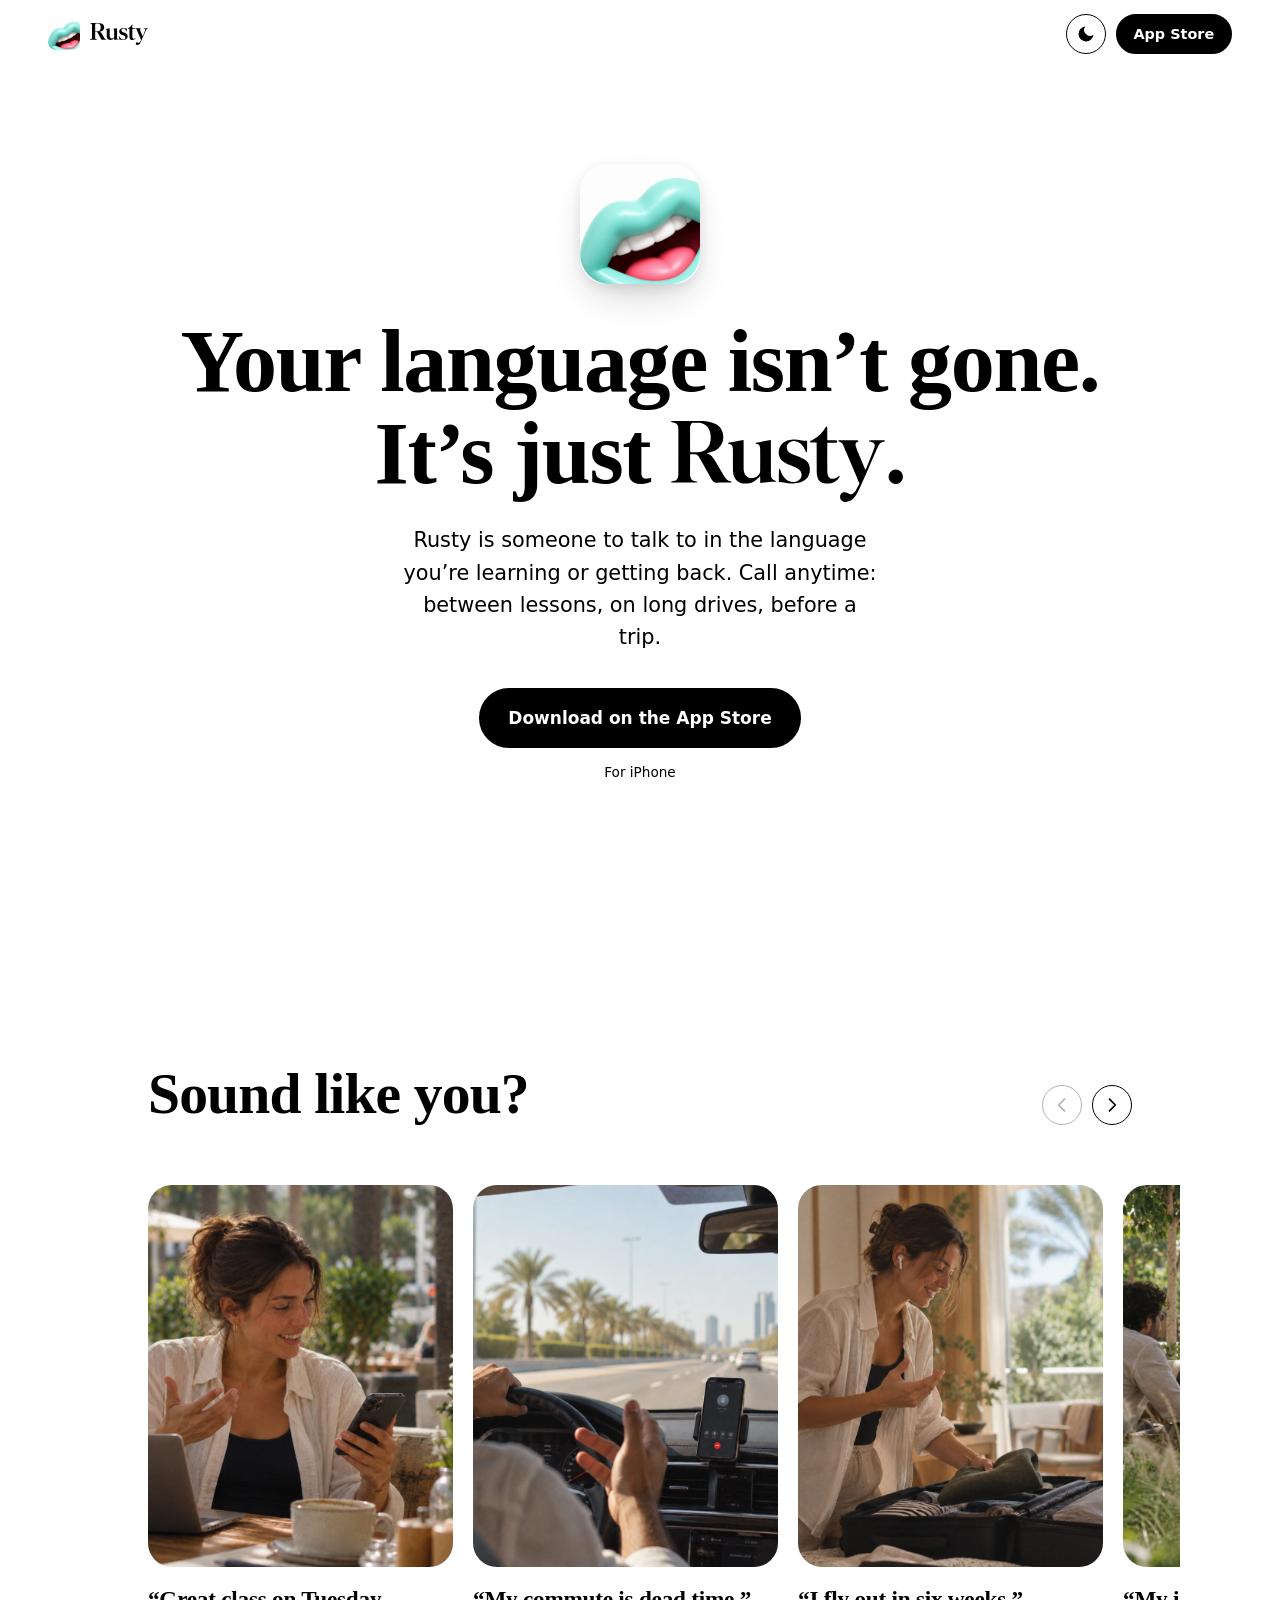
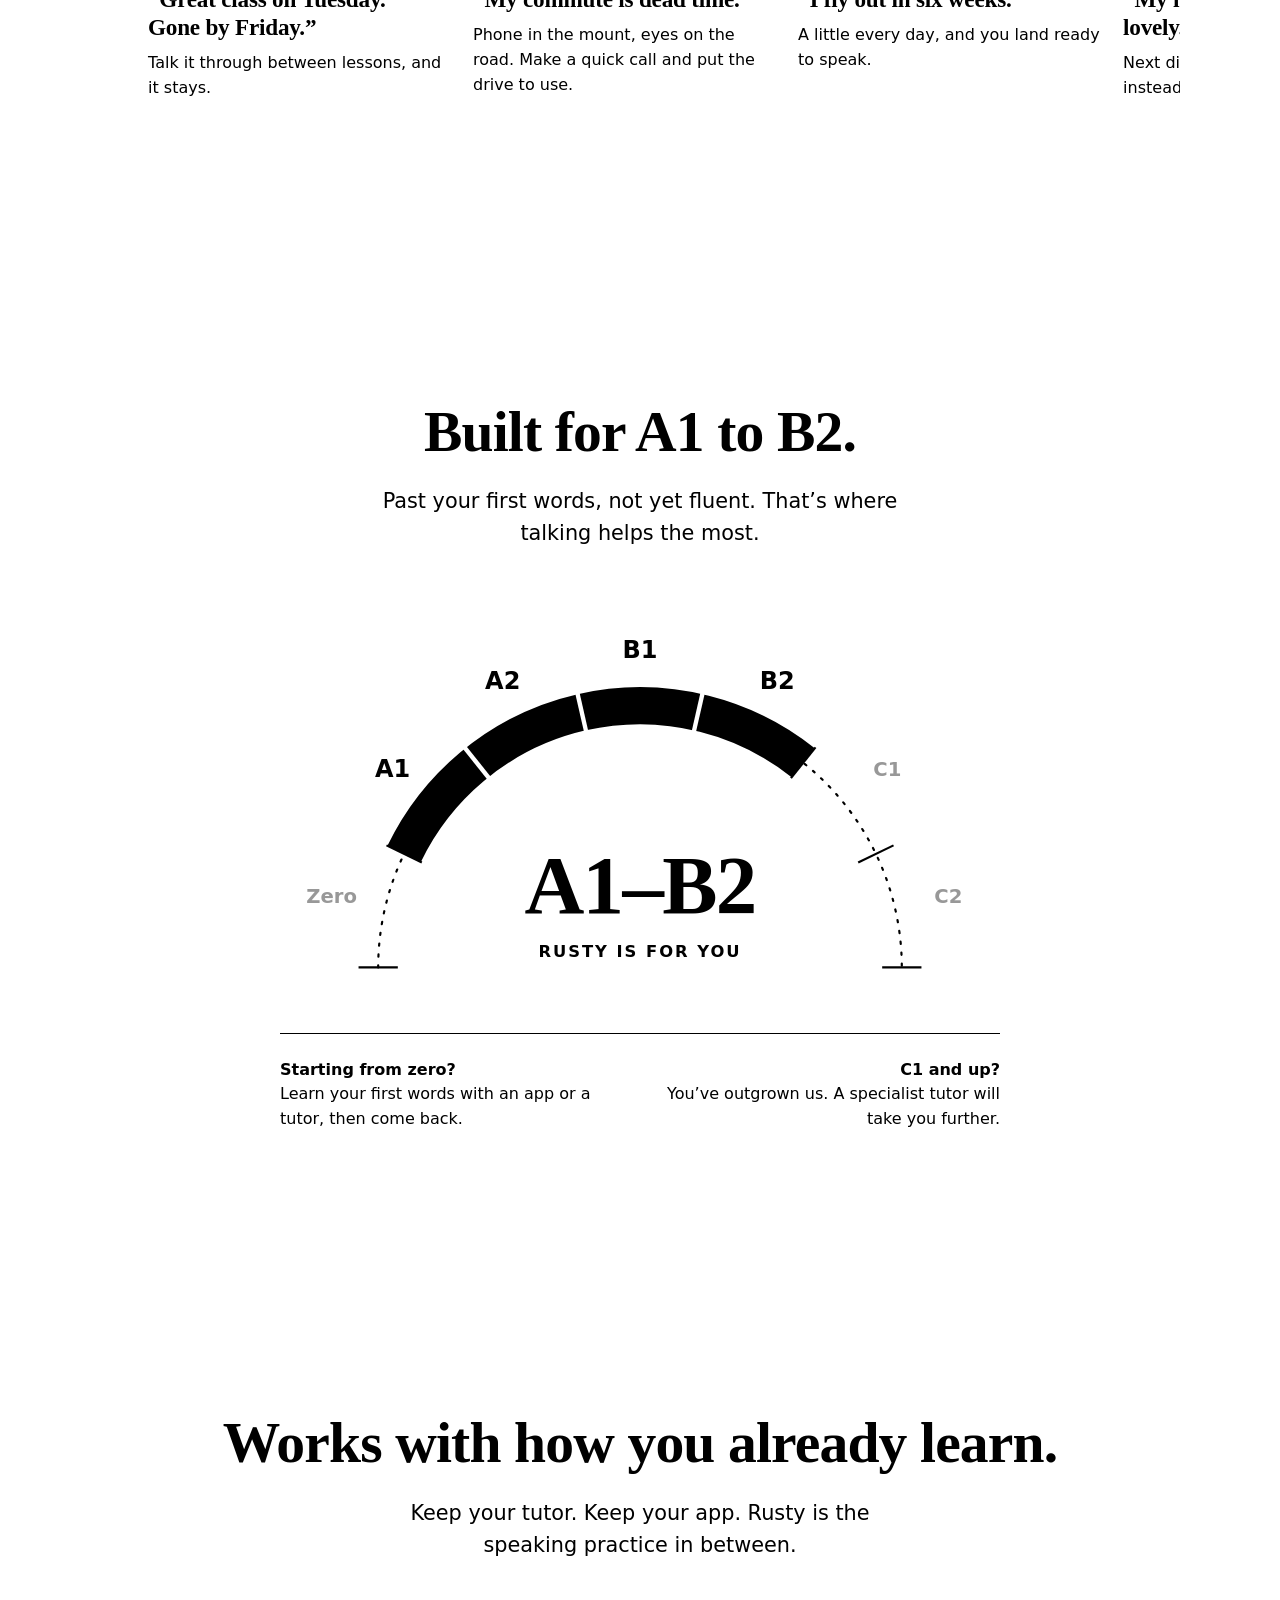
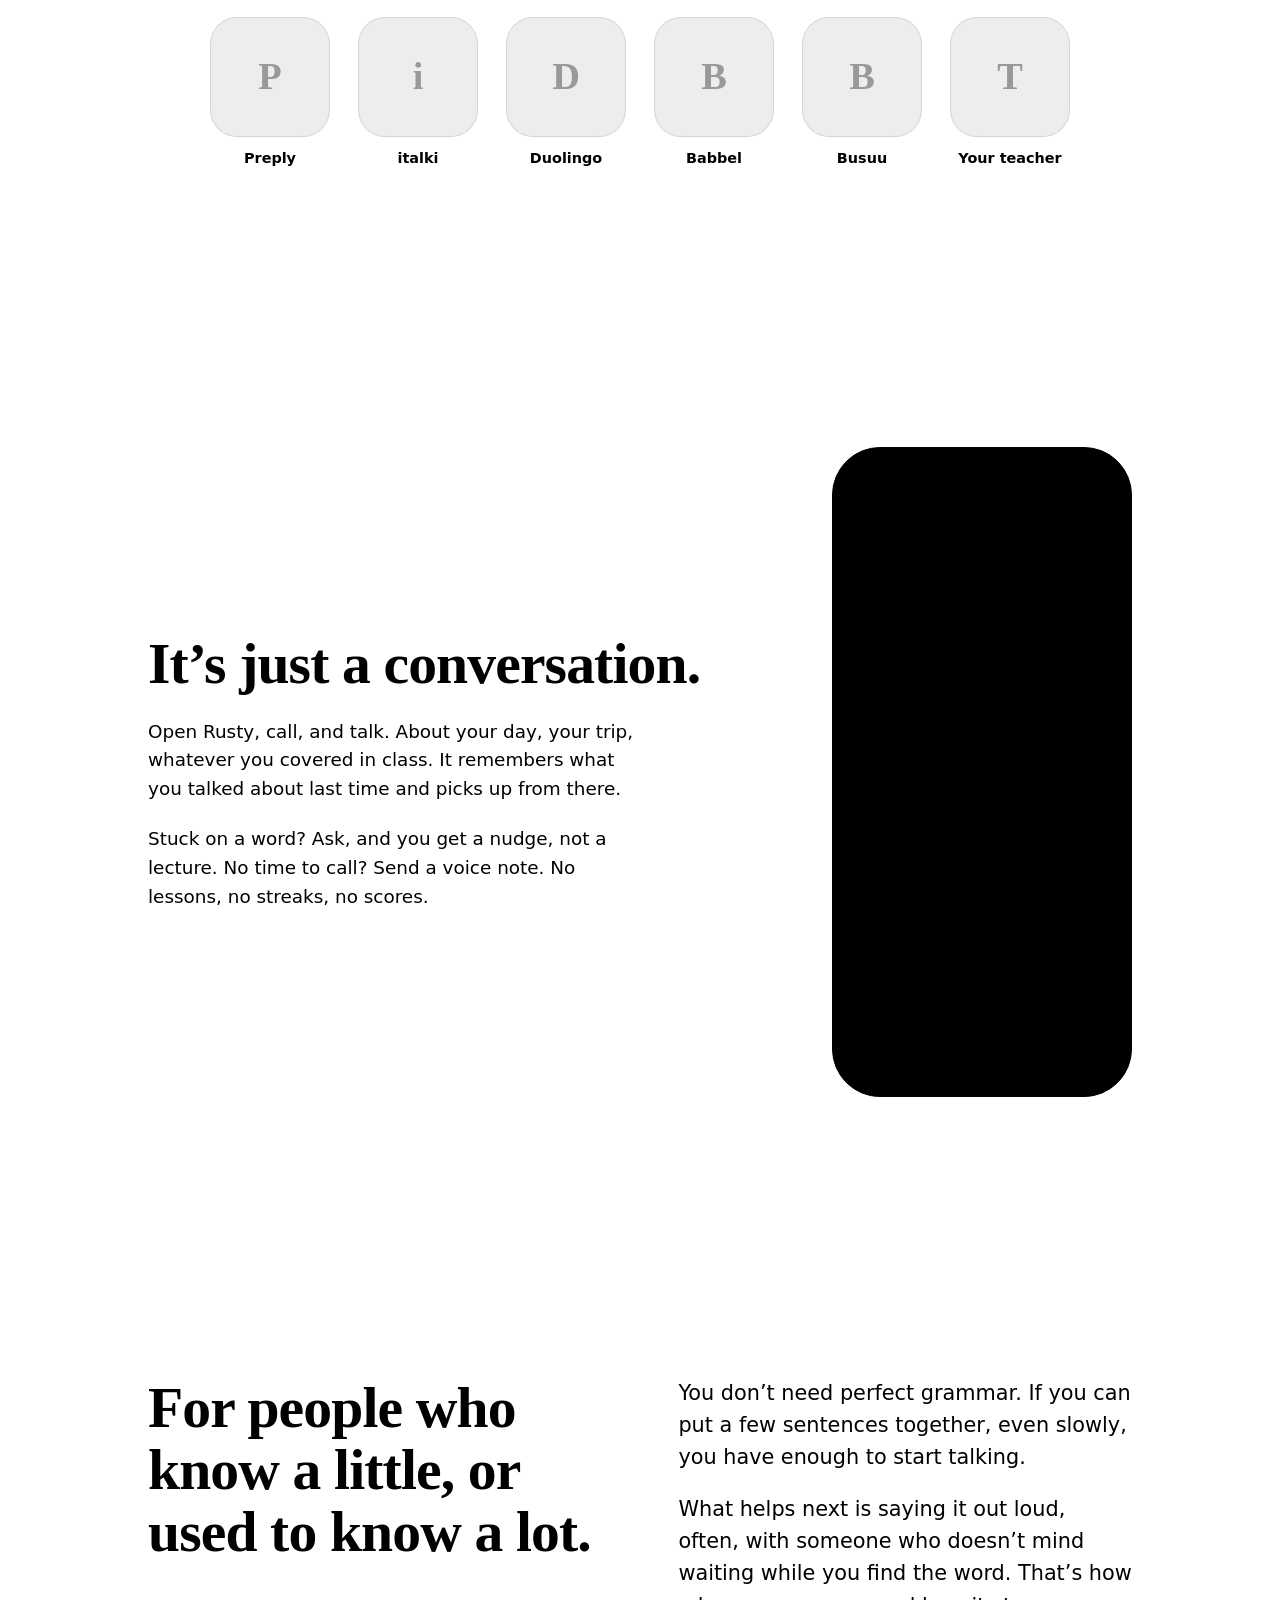
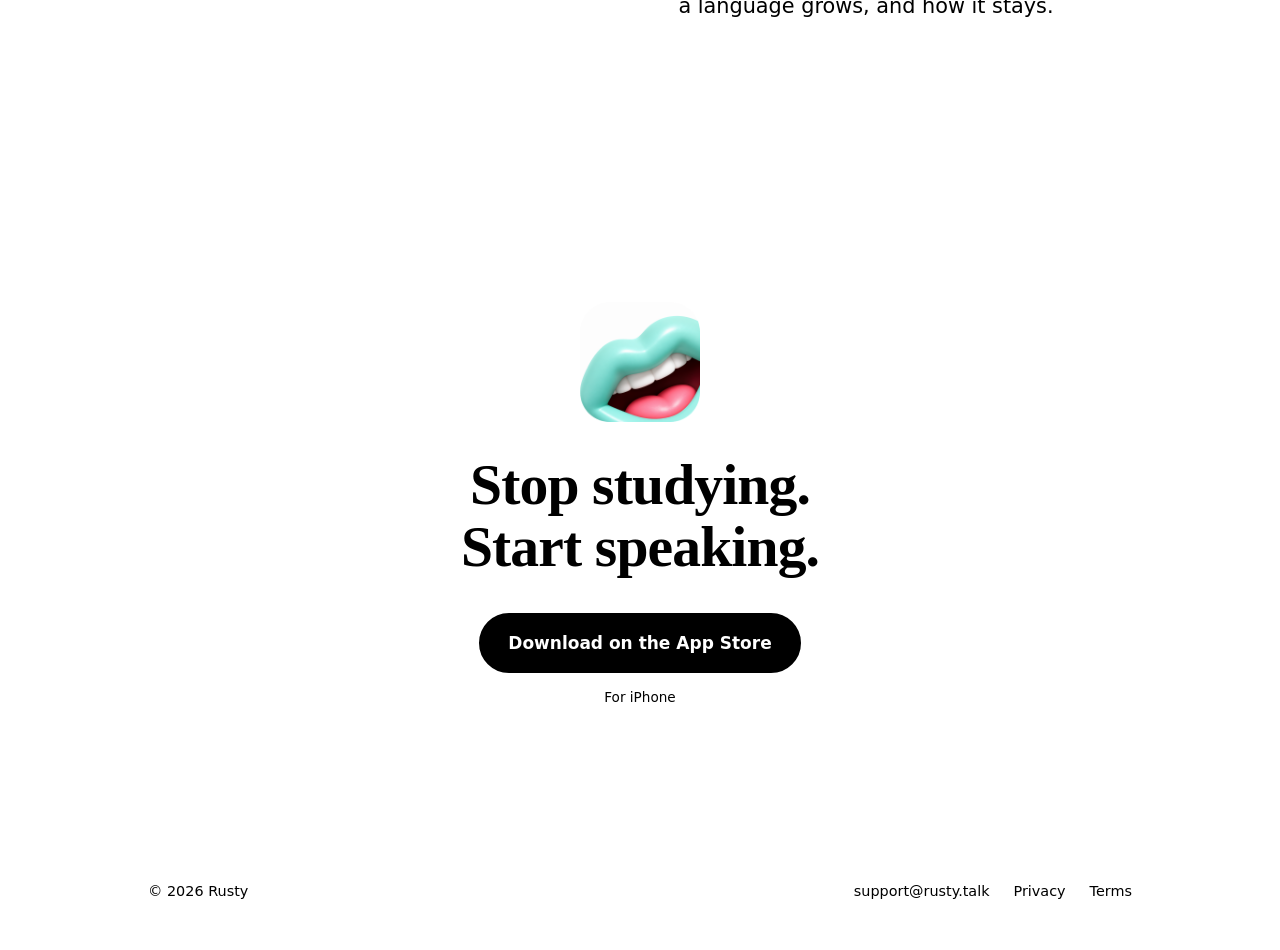
==== index.html @ 4a19e95b "Add Rusty website" ====
<!doctype html>
<html lang="en">
<head>
  <meta charset="utf-8">
  <meta name="viewport" content="width=device-width, initial-scale=1">
  <title>Rusty · Stop studying. Start speaking.</title>
  <meta name="description" content="Your language isn’t gone. It’s just rusty. Rusty is someone to talk to in the language you’re learning or getting back, from A1 to B2. Between lessons, on long drives, before a trip. For iPhone.">
  <meta name="theme-color" content="#ffffff">
  <meta property="og:title" content="Rusty · Stop studying. Start speaking.">
  <meta property="og:description" content="Someone to talk to in the language you’re learning or getting back. Between lessons, on long drives, before a trip.">
  <meta property="og:type" content="website">
  <meta property="og:image" content="rusty_appicon.png">
  <!-- TODO: add the Smart App Banner once the App Store ID exists:
       <meta name="apple-itunes-app" content="app-id=XXXXXXXXXX"> -->
  <link rel="icon" type="image/png" href="rusty_appicon.png">
  <link rel="apple-touch-icon" href="rusty_appicon.png">
  <link rel="stylesheet" href="styles.css">
  <!-- Set the theme before first paint so there's no flash. Saved choice wins, otherwise follow the system. -->
  <script>
    (function () {
      var t;
      try { t = localStorage.getItem('theme'); } catch (e) {}
      if (t !== 'light' && t !== 'dark') {
        t = window.matchMedia('(prefers-color-scheme: dark)').matches ? 'dark' : 'light';
      }
      document.documentElement.setAttribute('data-theme', t);
      document.documentElement.classList.add('js');
    })();
  </script>
</head>
<body>

  <header class="nav">
    <a class="brand" href="#top" aria-label="Rusty, back to top">
      <img src="rusty_appicon.png" alt="" width="32" height="32">
      <img class="brand__word" src="rustywordmark.svg" alt="" width="895" height="339">
    </a>
    <div class="nav__actions">
      <button class="theme-toggle" type="button" aria-label="Switch to dark mode">
        <!-- Moon shows in light mode, sun in dark mode -->
        <svg class="icon-moon" viewBox="0 0 24 24" width="20" height="20" aria-hidden="true"><path d="M21 12.8A9 9 0 1 1 11.2 3a7 7 0 0 0 9.8 9.8z" fill="currentColor"/></svg>
        <svg class="icon-sun" viewBox="0 0 24 24" width="20" height="20" aria-hidden="true"><circle cx="12" cy="12" r="4.5" fill="currentColor"/><g stroke="currentColor" stroke-width="2" stroke-linecap="round"><path d="M12 2v2.5M12 19.5V22M2 12h2.5M19.5 12H22M4.9 4.9l1.8 1.8M17.3 17.3l1.8 1.8M4.9 19.1l1.8-1.8M17.3 6.7l1.8-1.8"/></g></svg>
      </button>
      <!-- TODO: replace "#" with the App Store URL (all download links). -->
      <a class="btn btn--small" href="#">App Store</a>
    </div>
  </header>

  <main id="top">

    <!-- Hero: say who it's for, not what it does -->
    <section class="hero">
      <img class="hero__icon" src="rusty_appicon.png" alt="Rusty app icon" width="120" height="120">
      <h1>Your language isn’t gone.<br>It’s just <img class="wordmark" src="rustywordmark.svg" alt="Rusty" width="895" height="339">.</h1>
      <p class="sub">Rusty is someone to talk to in the language you’re learning or getting back. Call anytime: between lessons, on long drives, before a trip.</p>
      <a class="btn" href="#">Download on the App Store</a>
      <p class="small">For iPhone</p>
    </section>

    <!-- The people it helps: a horizontal, snap-scrolling row -->
    <section class="stories" aria-labelledby="stories-title">
      <div class="stories__head reveal">
        <h2 id="stories-title">Sound like you?</h2>
        <div class="stories__nav">
          <button class="arrow" type="button" data-dir="-1" aria-label="Previous story" aria-controls="story-track">
            <svg viewBox="0 0 24 24" width="20" height="20" aria-hidden="true"><path d="M15 5l-7 7 7 7" fill="none" stroke="currentColor" stroke-width="2" stroke-linecap="round" stroke-linejoin="round"/></svg>
          </button>
          <button class="arrow" type="button" data-dir="1" aria-label="Next story" aria-controls="story-track">
            <svg viewBox="0 0 24 24" width="20" height="20" aria-hidden="true"><path d="M9 5l7 7-7 7" fill="none" stroke="currentColor" stroke-width="2" stroke-linecap="round" stroke-linejoin="round"/></svg>
          </button>
        </div>
      </div>

      <ul class="track" id="story-track" tabindex="0" aria-label="Stories, scroll sideways for more" data-stagger>
        <li class="card">
          <figure class="photo" data-brief="Photo: someone closing a laptop after an online lesson, phone already in hand.">
            <img src="phone.jpg" alt="A woman at a café table with her laptop open, smiling and gesturing as she talks on her phone." loading="lazy">
          </figure>
          <h3>“Great class on Tuesday. Gone by Friday.”</h3>
          <p>Talk it through between lessons, and it stays.</p>
        </li>
        <li class="card">
          <figure class="photo" data-brief="Photo: driver on an open highway, phone in a dashboard mount, talking.">
            <img src="driving.jpg" alt="A driver on a palm-lined highway, one hand on the wheel and one gesturing mid-conversation, his phone in a dashboard mount." loading="lazy">
          </figure>
          <h3>“My commute is dead time.”</h3>
          <p>Phone in the mount, eyes on the road. Make a quick call and put the drive to use.</p>
        </li>
        <li class="card">
          <figure class="photo" data-brief="Photo: someone packing a suitcase, earbuds in, talking and smiling.">
            <img src="traveling.jpg" alt="A woman packs a suitcase with an earbud in, smiling and talking." loading="lazy">
          </figure>
          <h3>“I fly out in six weeks.”</h3>
          <p>A little every day, and you land ready to speak.</p>
        </li>
        <li class="card">
          <figure class="photo" data-brief="Photo: a lively family dinner, one person leaning in and laughing along.">
            <img src="family.jpg" alt="Friends sit around a table in a sunny garden, in the middle of a lively conversation." loading="lazy">
          </figure>
          <h3>“My in-laws are lovely. I mostly nod.”</h3>
          <p>Next dinner, join the conversation instead of watching it.</p>
        </li>
      </ul>
    </section>

    <!-- Who it's for: a half-circle level gauge, A1 to B2 highlighted -->
    <section class="fit" aria-labelledby="fit-title">
      <h2 id="fit-title" class="reveal">Built for A1 to B2.</h2>
      <p class="fit__lede reveal" style="--i:1">Past your first words, not yet fluent. That’s where talking helps the most.</p>

      <figure class="gauge" data-reveal>
        <svg class="gauge__svg" viewBox="-30 -24 660 340" role="img" aria-labelledby="gauge-title">
          <title id="gauge-title">A scale of language levels from zero to C2. Rusty covers A1, A2, B1 and B2.</title>
          <!-- Full scale, zero to C2 -->
          <path class="gauge__track" d="M60 300 A240 240 0 0 1 540 300" />
          <!-- Rusty's range, A1 to B2. Draws itself in when scrolled into view. -->
          <path class="gauge__range" d="M83.8 195.9 A240 240 0 0 1 449.6 112.4" pathLength="1" />
          <g class="gauge__ticks">
            <line x1="78" y1="300" x2="42" y2="300" />
            <line x1="100" y1="203.7" x2="67.6" y2="188.1" />
            <line class="cut" x1="161.6" y1="126.4" x2="139.1" y2="98.3" />
            <line class="cut" x1="250.6" y1="83.6" x2="242.6" y2="48.5" />
            <line class="cut" x1="349.4" y1="83.6" x2="357.4" y2="48.5" />
            <line x1="438.4" y1="126.4" x2="460.9" y2="98.3" />
            <line x1="500" y1="203.7" x2="532.4" y2="188.1" />
            <line x1="522" y1="300" x2="558" y2="300" />
          </g>
          <g class="gauge__labels">
            <text x="17.3" y="235.5">Zero</text>
            <text class="in" style="--i:0" x="73.3" y="119.2">A1</text>
            <text class="in" style="--i:1" x="174.2" y="38.7">A2</text>
            <text class="in" style="--i:2" x="300" y="10">B1</text>
            <text class="in" style="--i:3" x="425.8" y="38.7">B2</text>
            <text x="526.7" y="119.2">C1</text>
            <text x="582.7" y="235.5">C2</text>
          </g>
          <g class="gauge__center">
            <text class="gauge__big" x="300" y="250">A1–B2</text>
            <text class="gauge__small" x="300" y="290">Rusty is for you</text>
          </g>
        </svg>

        <figcaption class="gauge__notes">
          <p><strong>Starting from zero?</strong> Learn your first words with an app or a tutor, then come back.</p>
          <p><strong>C1 and up?</strong> You’ve outgrown us. A specialist tutor will take you further.</p>
        </figcaption>
      </figure>
    </section>

    <!-- Complementary, not a replacement.
         To add an app: copy one <li class="app"> and change the name.
         To use a real icon: put the file in an icons/ folder and add
         <img src="icons/name.png" alt=""> inside .app__icon (it covers the placeholder letter). -->
    <section class="pair" aria-labelledby="pair-title">
      <h2 id="pair-title" class="reveal">Works with how you already learn.</h2>
      <p class="pair__lede reveal" style="--i:1">Keep your tutor. Keep your app. Rusty is the speaking practice in between.</p>
      <ul class="apps" aria-label="Works alongside" data-stagger>
        <li class="app">
          <span class="app__icon" data-initial="P" aria-hidden="true"></span>
          <span class="app__name">Preply</span>
        </li>
        <li class="app">
          <span class="app__icon" data-initial="i" aria-hidden="true"></span>
          <span class="app__name">italki</span>
        </li>
        <li class="app">
          <span class="app__icon" data-initial="D" aria-hidden="true"></span>
          <span class="app__name">Duolingo</span>
        </li>
        <li class="app">
          <span class="app__icon" data-initial="B" aria-hidden="true"></span>
          <span class="app__name">Babbel</span>
        </li>
        <li class="app">
          <span class="app__icon" data-initial="B" aria-hidden="true"></span>
          <span class="app__name">Busuu</span>
        </li>
        <li class="app">
          <span class="app__icon" data-initial="T" aria-hidden="true"></span>
          <span class="app__name">Your teacher</span>
        </li>
      </ul>
    </section>

    <!-- What it actually is, kept short -->
    <section class="how">
      <div class="how__copy">
        <h2 class="reveal">It’s just a conversation.</h2>
        <p class="reveal" style="--i:1">Open Rusty, call, and talk. About your day, your trip, whatever you covered in class. It remembers what you talked about last time and picks up from there.</p>
        <p class="reveal" style="--i:2">Stuck on a word? Ask, and you get a nudge, not a lecture. No time to call? Send a voice note. No lessons, no streaks, no scores.</p>
      </div>
      <div class="phone reveal reveal--scale" style="--i:1">
        <video src="videos/how-it-works.mp4" muted loop playsinline preload="metadata" aria-label="A call with Rusty on iPhone"></video>
      </div>
    </section>

    <!-- Who, in one paragraph -->
    <section class="intro">
      <h2 class="reveal">For people who know a little, or used to know a lot.</h2>
      <div class="intro__text">
        <p class="reveal" style="--i:1">You don’t need perfect grammar. If you can put a few sentences together, even slowly, you have enough to start talking.</p>
        <p class="reveal" style="--i:2">What helps next is saying it out loud, often, with someone who doesn’t mind waiting while you find the word. That’s how a language grows, and how it stays.</p>
      </div>
    </section>

    <!-- Closing -->
    <section class="closing">
      <img class="hero__icon reveal reveal--scale" src="rusty_appicon.png" alt="" width="120" height="120">
      <h2 class="reveal" style="--i:1">Stop studying.<br>Start speaking.</h2>
      <a class="btn reveal" style="--i:2" href="#">Download on the App Store</a>
      <p class="small reveal" style="--i:3">For iPhone</p>
    </section>
  </main>

  <footer class="footer">
    <span>© 2026 Rusty</span>
    <nav aria-label="Footer">
      <a href="mailto:support@rusty.talk">support@rusty.talk</a>
      <!-- TODO: point these at real pages. -->
      <a href="#">Privacy</a>
      <a href="#">Terms</a>
    </nav>
  </footer>

  <script src="script.js"></script>
</body>
</html>
---- styles.css ----
/* Monochrome only, in light and dark. Serif titles (New York on Apple), system sans for text. No italics. */
:root {
  --ink: #000;
  --paper: #fff;
  --font: -apple-system, BlinkMacSystemFont, system-ui, "Helvetica Neue", Helvetica, Arial, sans-serif;
  /* ui-serif is New York in Safari. Other browsers fall back to Georgia. */
  --serif: ui-serif, "New York", Georgia, "Times New Roman", serif;
  --wrap: 1080px;
  --pad: clamp(20px, 5vw, 48px);
  --section: clamp(72px, 11vw, 140px);
  --ease: cubic-bezier(0.22, 1, 0.36, 1);
  color-scheme: light;
}
:root[data-theme="dark"] {
  --ink: #fff;
  --paper: #000;
  color-scheme: dark;
}
/* No JavaScript: still follow the system setting. */
@media (prefers-color-scheme: dark) {
  :root:not([data-theme]) { --ink: #fff; --paper: #000; color-scheme: dark; }
}

*, *::before, *::after { box-sizing: border-box; font-style: normal; }
html { scroll-behavior: smooth; -webkit-text-size-adjust: 100%; }
body {
  margin: 0;
  background: var(--paper);
  color: var(--ink);
  font-family: var(--font);
  font-size: 17px;
  line-height: 1.55;
  -webkit-font-smoothing: antialiased;
}
h1, h2, h3, p, ul, ol, figure { margin: 0; padding: 0; }
ul, ol { list-style: none; }
a { color: inherit; }
a:focus-visible, button:focus-visible, .track:focus-visible { outline: 2px solid var(--ink); outline-offset: 3px; }

/* Type */
h1, h2, h3 {
  font-family: var(--serif);
  font-weight: 600;
  letter-spacing: -0.015em;
  text-wrap: balance;
}
h1 { font-size: clamp(2.6rem, 7.5vw, 5.5rem); line-height: 1.04; }
h2 { font-size: clamp(2rem, 4.6vw, 3.6rem); line-height: 1.08; }
h3 { font-size: clamp(1.5rem, 2.8vw, 2.2rem); line-height: 1.15; letter-spacing: -0.01em; }
/* Wordmark sits inline in the headline. The SVG's baseline is ~24% above its bottom edge,
   so it is dropped by that amount to line up with the surrounding text. */
.wordmark {
  display: inline-block;
  height: 0.92em;
  width: auto;
  vertical-align: -0.22em;
  filter: brightness(0); /* the file is #0F0F0F; this makes it match the pure black headline */
}
:root[data-theme="dark"] .wordmark { filter: brightness(0) invert(1); }
@media (prefers-color-scheme: dark) {
  :root:not([data-theme]) .wordmark { filter: brightness(0) invert(1); }
}
.sub { font-size: clamp(1.1rem, 1.7vw, 1.3rem); max-width: 36ch; margin: 1.4rem auto 0; }
.small { font-size: 0.85rem; margin-top: 0.9rem; }
.eyebrow {
  font-size: 0.78rem;
  font-weight: 600;
  letter-spacing: 0.12em;
  text-transform: uppercase;
  margin-bottom: 1rem;
}

/* Nav */
.nav {
  position: sticky;
  top: 0;
  z-index: 10;
  display: flex;
  align-items: center;
  justify-content: space-between;
  padding: 14px var(--pad);
  background: var(--paper);
  transition: background 0.35s ease, box-shadow 0.35s ease;
}
.nav.is-scrolled {
  background: color-mix(in srgb, var(--paper) 78%, transparent);
  -webkit-backdrop-filter: saturate(180%) blur(16px);
  backdrop-filter: saturate(180%) blur(16px);
  box-shadow: 0 8px 24px -16px color-mix(in srgb, var(--ink) 30%, transparent);
}
.brand {
  display: flex;
  align-items: center;
  gap: 10px;
  font-weight: 700;
  font-size: 1.15rem;
  letter-spacing: -0.02em;
  text-decoration: none;
}
.brand img { border-radius: 22%; }
/* Wordmark in the nav: same colour handling as the headline one. */
.brand .brand__word {
  height: 22px;
  width: auto;
  border-radius: 0;
  filter: brightness(0);
}
:root[data-theme="dark"] .brand .brand__word { filter: brightness(0) invert(1); }
@media (prefers-color-scheme: dark) {
  :root:not([data-theme]) .brand .brand__word { filter: brightness(0) invert(1); }
}
.nav__actions { display: flex; align-items: center; gap: 10px; }

/* Round icon buttons: theme toggle and carousel arrows */
.theme-toggle, .arrow {
  display: grid;
  place-items: center;
  width: 40px;
  height: 40px;
  padding: 0;
  border: 1px solid var(--ink);
  border-radius: 50%;
  background: var(--paper);
  color: var(--ink);
  cursor: pointer;
  transition: background 0.25s, color 0.25s, opacity 0.25s, transform 0.3s var(--ease);
}
.theme-toggle:active, .arrow:active:not(:disabled) { transform: scale(0.92); }
.theme-toggle svg { transition: transform 0.5s var(--ease); }
.theme-toggle:hover svg { transform: rotate(25deg); }
.theme-toggle:hover, .arrow:hover:not(:disabled) { background: var(--ink); color: var(--paper); }
.arrow:disabled { opacity: 0.3; cursor: default; }
.icon-sun { display: none; }
:root[data-theme="dark"] .icon-sun { display: block; }
:root[data-theme="dark"] .icon-moon { display: none; }

/* Button */
.btn {
  display: inline-block;
  background: var(--ink);
  color: var(--paper);
  border: 2px solid var(--ink);
  border-radius: 999px;
  padding: 0.85em 1.6em;
  font-weight: 600;
  text-decoration: none;
  transition: background 0.25s, color 0.25s, transform 0.3s var(--ease), box-shadow 0.3s var(--ease);
}
.btn:hover { background: var(--paper); color: var(--ink); transform: translateY(-2px); box-shadow: 0 10px 24px -10px color-mix(in srgb, var(--ink) 45%, transparent); }
.btn:active { transform: translateY(0) scale(0.97); box-shadow: none; }
.btn--small { padding: 0.45em 1.1em; font-size: 0.9rem; }

/* Shared section frame */
.hero, .intro, .stories, .how, .fit, .pair, .closing {
  max-width: var(--wrap);
  margin: 0 auto;
  padding: var(--section) var(--pad);
}

/* Hero + closing */
.hero, .closing {
  display: flex;
  flex-direction: column;
  align-items: center;
  text-align: center;
}
.hero { padding-top: clamp(48px, 8vw, 96px); }
.hero__icon { width: 120px; height: 120px; border-radius: 22%; margin-bottom: 2rem; }
/* Soft shadow under the hero icon. A faint glow in dark mode, where a dark shadow would vanish. */
.hero .hero__icon { box-shadow: 0 18px 40px -12px rgba(0, 0, 0, 0.22), 0 4px 12px rgba(0, 0, 0, 0.08); }
:root[data-theme="dark"] .hero .hero__icon { box-shadow: 0 18px 44px -12px rgba(255, 255, 255, 0.16), 0 0 0 1px rgba(255, 255, 255, 0.06); }
@media (prefers-color-scheme: dark) {
  :root:not([data-theme]) .hero .hero__icon { box-shadow: 0 18px 44px -12px rgba(255, 255, 255, 0.16), 0 0 0 1px rgba(255, 255, 255, 0.06); }
}
.hero .btn, .closing .btn { margin-top: 2.2rem; }

/* Intro */
.intro {
  display: grid;
  grid-template-columns: 1fr 1fr;
  gap: clamp(32px, 6vw, 80px);
}
.intro__text { display: grid; gap: 1.2rem; font-size: clamp(1.1rem, 1.7vw, 1.3rem); align-content: center; }

/* Stories: one row of cards that scrolls sideways and snaps */
.stories__head {
  display: flex;
  align-items: flex-end;
  justify-content: space-between;
  gap: 24px;
  margin-bottom: clamp(32px, 5vw, 56px);
}
.stories__nav { display: flex; gap: 10px; }
.track {
  display: flex;
  gap: 20px;
  overflow-x: auto;
  scroll-snap-type: x mandatory;
  scroll-padding-inline: var(--pad);
  /* Let cards run to the screen edge while staying aligned with the content. */
  margin-inline: calc(-1 * var(--pad));
  padding: 4px var(--pad) 20px;
  scrollbar-width: none;
  -webkit-overflow-scrolling: touch;
}
.track::-webkit-scrollbar { display: none; }
.card {
  flex: 0 0 clamp(260px, 31%, 330px);
  scroll-snap-align: start;
}
.card .photo { margin-bottom: 1.2rem; }
.card .eyebrow { margin-bottom: 0.6rem; }
.card h3 { font-size: 1.45rem; line-height: 1.2; }
.card p:not(.eyebrow) { margin-top: 0.6rem; font-size: 1rem; }

/* Photos are shown in full color. */
.photo {
  position: relative;
  aspect-ratio: 4 / 5;
  overflow: hidden;
  border-radius: 24px;
  background: color-mix(in srgb, var(--ink) 6%, var(--paper));
  transform: translateZ(0); /* keeps the rounded clip smooth while the image scales */
}
.photo img {
  position: absolute;
  inset: 0;
  width: 100%;
  height: 100%;
  object-fit: cover;
  transition: transform 0.9s var(--ease);
}
@media (hover: hover) {
  .card:hover .photo img { transform: scale(1.05); }
}
/* Until the real photo exists, show the shot brief instead of a broken image. */
.photo.is-missing { border: 1px solid var(--ink); }
.photo.is-missing img { display: none; }
.photo.is-missing::after {
  content: attr(data-brief);
  position: absolute;
  inset: 0;
  display: grid;
  place-items: center;
  padding: 2rem;
  text-align: center;
  font-size: 0.95rem;
}

/* How it works */
.how {
  display: grid;
  grid-template-columns: 1fr auto;
  align-items: center;
  gap: clamp(32px, 8vw, 120px);
}
.how__copy p { margin-top: 1.4rem; font-size: 1.15rem; max-width: 42ch; }

/* Pair: works alongside other ways of learning */
.pair { text-align: center; }
.pair__lede { font-size: clamp(1.1rem, 1.7vw, 1.3rem); max-width: 40ch; margin: 1.4rem auto 0; }
/* App tiles. Wraps and centres, so add as many as you like. */
.apps {
  display: flex;
  flex-wrap: wrap;
  justify-content: center;
  gap: clamp(20px, 3vw, 36px) clamp(16px, 2.4vw, 28px);
  max-width: 880px;
  margin: clamp(36px, 5vw, 56px) auto 0;
}
.app {
  display: flex;
  flex-direction: column;
  align-items: center;
  gap: 12px;
  width: clamp(92px, 14vw, 120px);
}
/* Placeholder: a rounded square with the app's first letter.
   Drop an <img> inside and it covers the letter. */
.app__icon {
  position: relative;
  display: grid;
  place-items: center;
  width: 100%;
  aspect-ratio: 1;
  overflow: hidden;
  border-radius: 22.5%;
  background: color-mix(in srgb, var(--ink) 7%, var(--paper));
  box-shadow: inset 0 0 0 1px color-mix(in srgb, var(--ink) 10%, transparent);
  transition: transform 0.45s var(--ease), box-shadow 0.45s var(--ease);
}
.app__icon::before {
  content: attr(data-initial);
  font-family: var(--serif);
  font-size: clamp(1.8rem, 4vw, 2.4rem);
  font-weight: 600;
  opacity: 0.35;
}
.app__icon img { position: absolute; inset: 0; width: 100%; height: 100%; object-fit: cover; }
.app__name { font-size: 0.9rem; font-weight: 600; text-align: center; line-height: 1.25; }
@media (hover: hover) {
  .app:hover .app__icon {
    transform: translateY(-6px) scale(1.04);
    box-shadow: inset 0 0 0 1px color-mix(in srgb, var(--ink) 10%, transparent), 0 14px 28px -10px color-mix(in srgb, var(--ink) 35%, transparent);
  }
}

/* Phone frame around a screen recording. Always black, outlined so it reads on a black page. */
.phone {
  width: min(300px, 78vw);
  aspect-ratio: 9 / 19.5;
  padding: 10px;
  border: 1px solid var(--ink);
  border-radius: 48px;
  background: #000;
}
.phone video {
  display: block;
  width: 100%;
  height: 100%;
  object-fit: cover;
  border-radius: 38px;
  background: #000;
}

/* Fit: half-circle level gauge, A1 to B2 highlighted */
.fit { text-align: center; }
.fit__lede { font-size: clamp(1.1rem, 1.7vw, 1.3rem); max-width: 40ch; margin: 1.4rem auto 0; }
.gauge { max-width: 720px; margin: clamp(40px, 6vw, 64px) auto 0; }
.gauge__svg { display: block; width: 100%; height: auto; overflow: visible; }
.gauge__track {
  fill: none;
  stroke: var(--ink);
  stroke-width: 2;
  stroke-dasharray: 2 8;
  stroke-linecap: round;
}
.gauge__range {
  fill: none;
  stroke: var(--ink);
  stroke-width: 34;
  stroke-dasharray: 1;
  stroke-dashoffset: 0;
}
.gauge__ticks line { stroke: var(--ink); stroke-width: 2; }
/* Boundaries inside Rusty's range cut through the thick arc. */
.gauge__ticks line.cut { stroke: var(--paper); stroke-width: 4; }
.gauge__labels text {
  fill: var(--ink);
  opacity: 0.4;
  font-family: var(--font);
  font-size: 18px;
  font-weight: 600;
  text-anchor: middle;
  dominant-baseline: middle;
}
.gauge__labels text.in { opacity: 1; font-size: 22px; }
.gauge__center text { fill: var(--ink); text-anchor: middle; }
.gauge__big { font-family: var(--serif); font-weight: 600; font-size: 76px; letter-spacing: -0.02em; }
.gauge__small {
  font-family: var(--font);
  font-size: 15px;
  font-weight: 600;
  letter-spacing: 0.12em;
  text-transform: uppercase;
}
.gauge__notes {
  display: grid;
  grid-template-columns: 1fr 1fr;
  gap: 24px 48px;
  margin-top: clamp(32px, 5vw, 48px);
  padding-top: 24px;
  border-top: 1px solid var(--ink);
  text-align: left;
  font-size: 1rem;
}
.gauge__notes p:last-child { text-align: right; }
.gauge__notes strong { display: block; font-weight: 600; }

/* Animation: only when JS can trigger it, so the gauge is never stuck empty. */
@media (prefers-reduced-motion: no-preference) {
  .js .gauge__range { stroke-dashoffset: 1; }
  .js .gauge__labels text.in,
  .js .gauge__center { opacity: 0; }
  .js .gauge__center { transform: translateY(12px); }

  .js .gauge.is-visible .gauge__range {
    stroke-dashoffset: 0;
    transition: stroke-dashoffset 1.6s cubic-bezier(0.65, 0, 0.35, 1) 0.2s;
  }
  .js .gauge.is-visible .gauge__labels text.in {
    opacity: 1;
    transition: opacity 0.4s ease calc(0.45s + var(--i) * 0.35s);
  }
  .js .gauge.is-visible .gauge__center {
    opacity: 1;
    transform: none;
    transition: opacity 0.6s ease 1.5s, transform 0.6s ease 1.5s;
  }
}

/* Motion. Hidden states only apply when JS is on, and never with reduced motion. */
@media (prefers-reduced-motion: no-preference) {
  /* Page load: hero builds in, one piece after another. */
  @keyframes rise {
    from { opacity: 0; transform: translateY(28px); }
    to { opacity: 1; transform: none; }
  }
  @keyframes pop {
    from { opacity: 0; transform: translateY(20px) scale(0.86); }
    to { opacity: 1; transform: none; }
  }
  .nav { animation: fade-down 0.8s var(--ease) backwards; }
  @keyframes fade-down {
    from { opacity: 0; transform: translateY(-12px); }
    to { opacity: 1; transform: none; }
  }
  .hero > .hero__icon { animation: pop 1s var(--ease) 0.1s backwards; }
  .hero > h1 { animation: rise 1s var(--ease) 0.25s backwards; }
  .hero > .sub { animation: rise 1s var(--ease) 0.4s backwards; }
  .hero > .btn { animation: rise 1s var(--ease) 0.55s backwards; }
  .hero > .small { animation: rise 1s var(--ease) 0.65s backwards; }

  /* Scroll reveal. Single elements use .reveal, groups use [data-stagger]. */
  .js .reveal,
  .js [data-stagger] > * {
    opacity: 0;
    transform: translateY(32px);
    transition: opacity 0.9s var(--ease), transform 1s var(--ease);
    transition-delay: calc(var(--i, 0) * 110ms);
  }
  .js .reveal--scale { transform: translateY(32px) scale(0.94); }
  .js .btn.reveal {
    transition: opacity 0.9s var(--ease), transform 1s var(--ease), background 0.25s, color 0.25s, box-shadow 0.3s var(--ease);
    transition-delay: calc(var(--i, 0) * 110ms), calc(var(--i, 0) * 110ms), 0s, 0s, 0s;
  }
  .js .reveal.is-in,
  .js [data-stagger].is-in > * {
    opacity: 1;
    transform: none;
  }
  /* script.js drops .reveal once the animation ends, so hover effects respond instantly. */

  /* Gauge footnotes follow the arc. */
  .js .gauge__notes { opacity: 0; transform: translateY(16px); }
  .js .gauge.is-visible .gauge__notes {
    opacity: 1;
    transform: none;
    transition: opacity 0.8s ease 2s, transform 0.8s var(--ease) 2s;
  }

  /* Smooth light/dark switch. The class is added for a moment by script.js. */
  .theme-fade, .theme-fade *, .theme-fade *::before, .theme-fade *::after {
    transition: background-color 0.45s ease, color 0.45s ease, border-color 0.45s ease, fill 0.45s ease, stroke 0.45s ease, box-shadow 0.45s ease !important;
  }
}

/* Footer */
.footer {
  max-width: var(--wrap);
  margin: 0 auto;
  padding: 32px var(--pad) 48px;
  display: flex;
  flex-wrap: wrap;
  gap: 16px 24px;
  justify-content: space-between;
  font-size: 0.9rem;
}
.footer nav { display: flex; flex-wrap: wrap; gap: 24px; }
.footer a { text-decoration: none; }
.footer a:hover { text-decoration: underline; text-underline-offset: 4px; }

/* Mobile */
@media (max-width: 760px) {
  .intro, .how, .gauge__notes { grid-template-columns: 1fr; }
  .gauge__notes p:last-child { text-align: left; }
  .how .phone { justify-self: center; }
  .card { flex-basis: 78%; }
  .stories__nav { display: none; } /* swipe instead */
  .footer { flex-direction: column; }
}

@media (prefers-reduced-motion: reduce) {
  html { scroll-behavior: auto; }
  .btn, .theme-toggle, .arrow, .app__icon, .photo img { transition: none; }
  .btn:hover, .app:hover .app__icon, .card:hover .photo img { transform: none; }
}
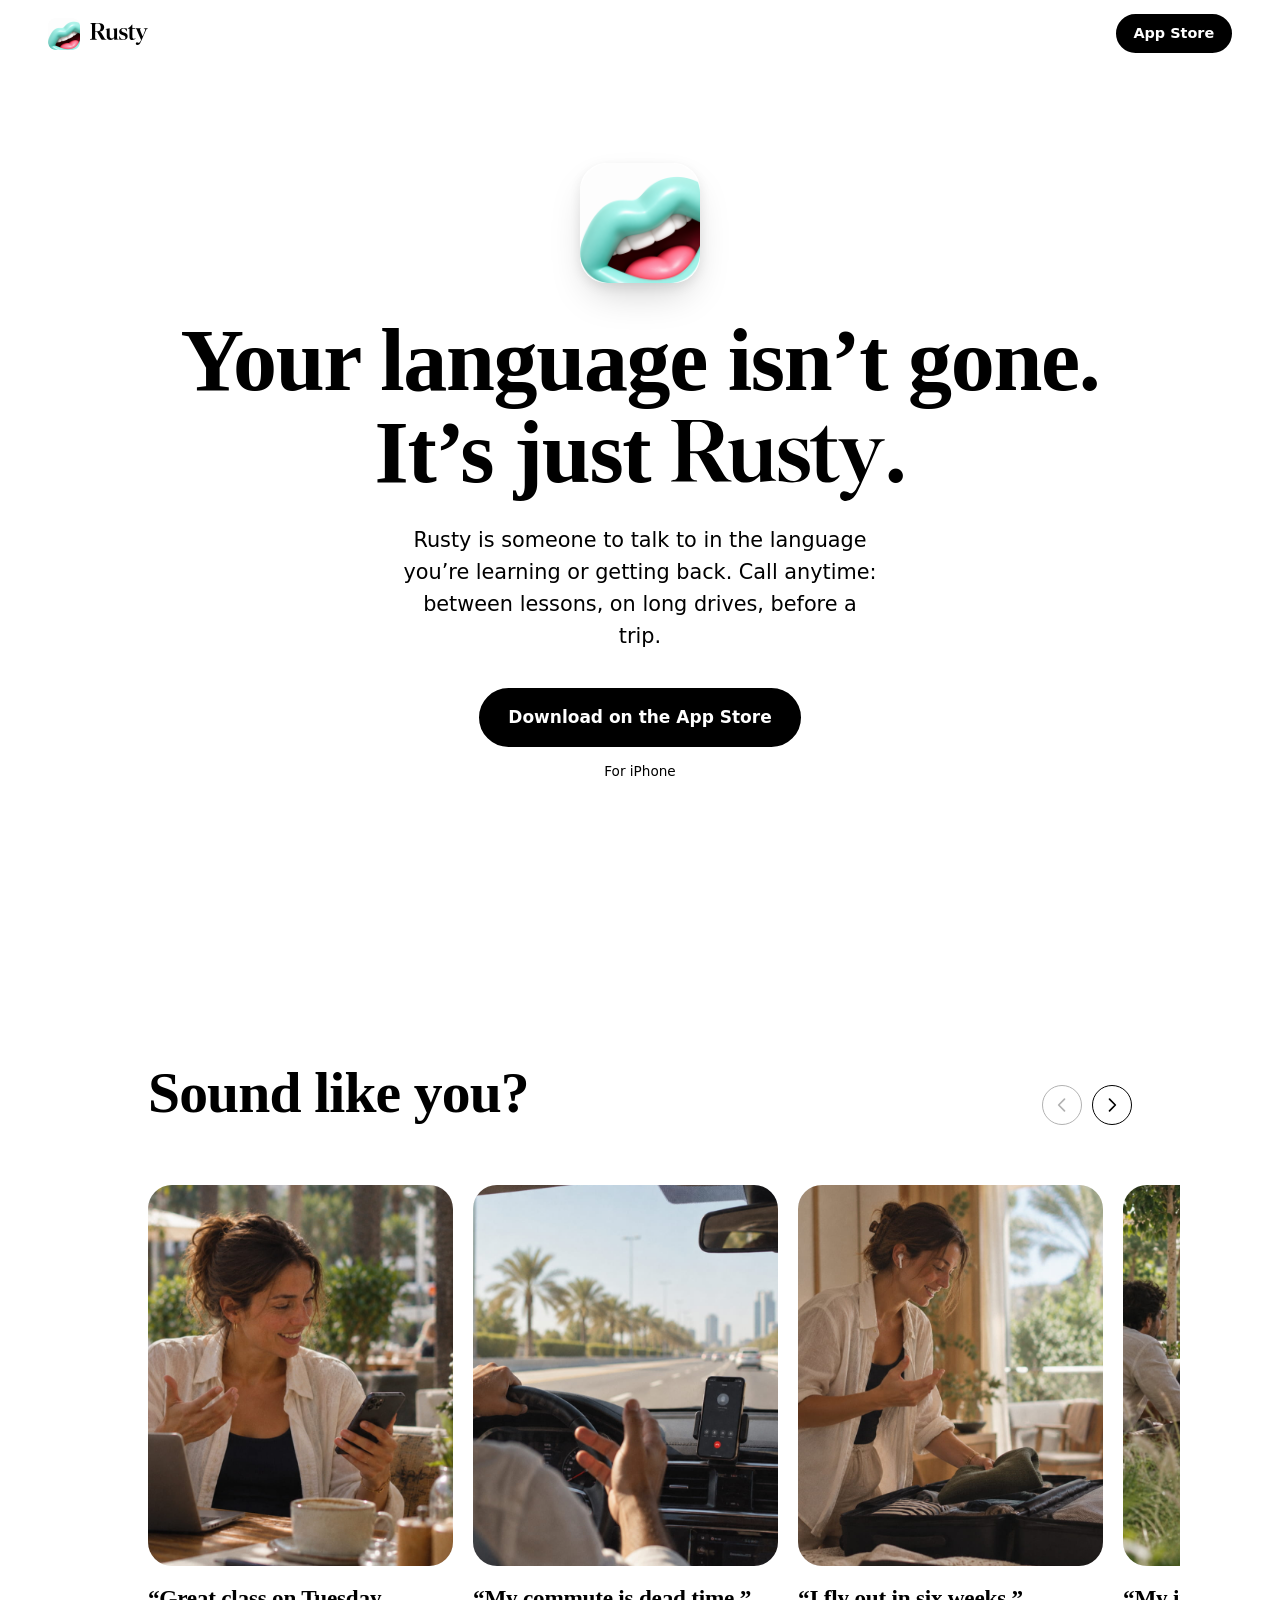
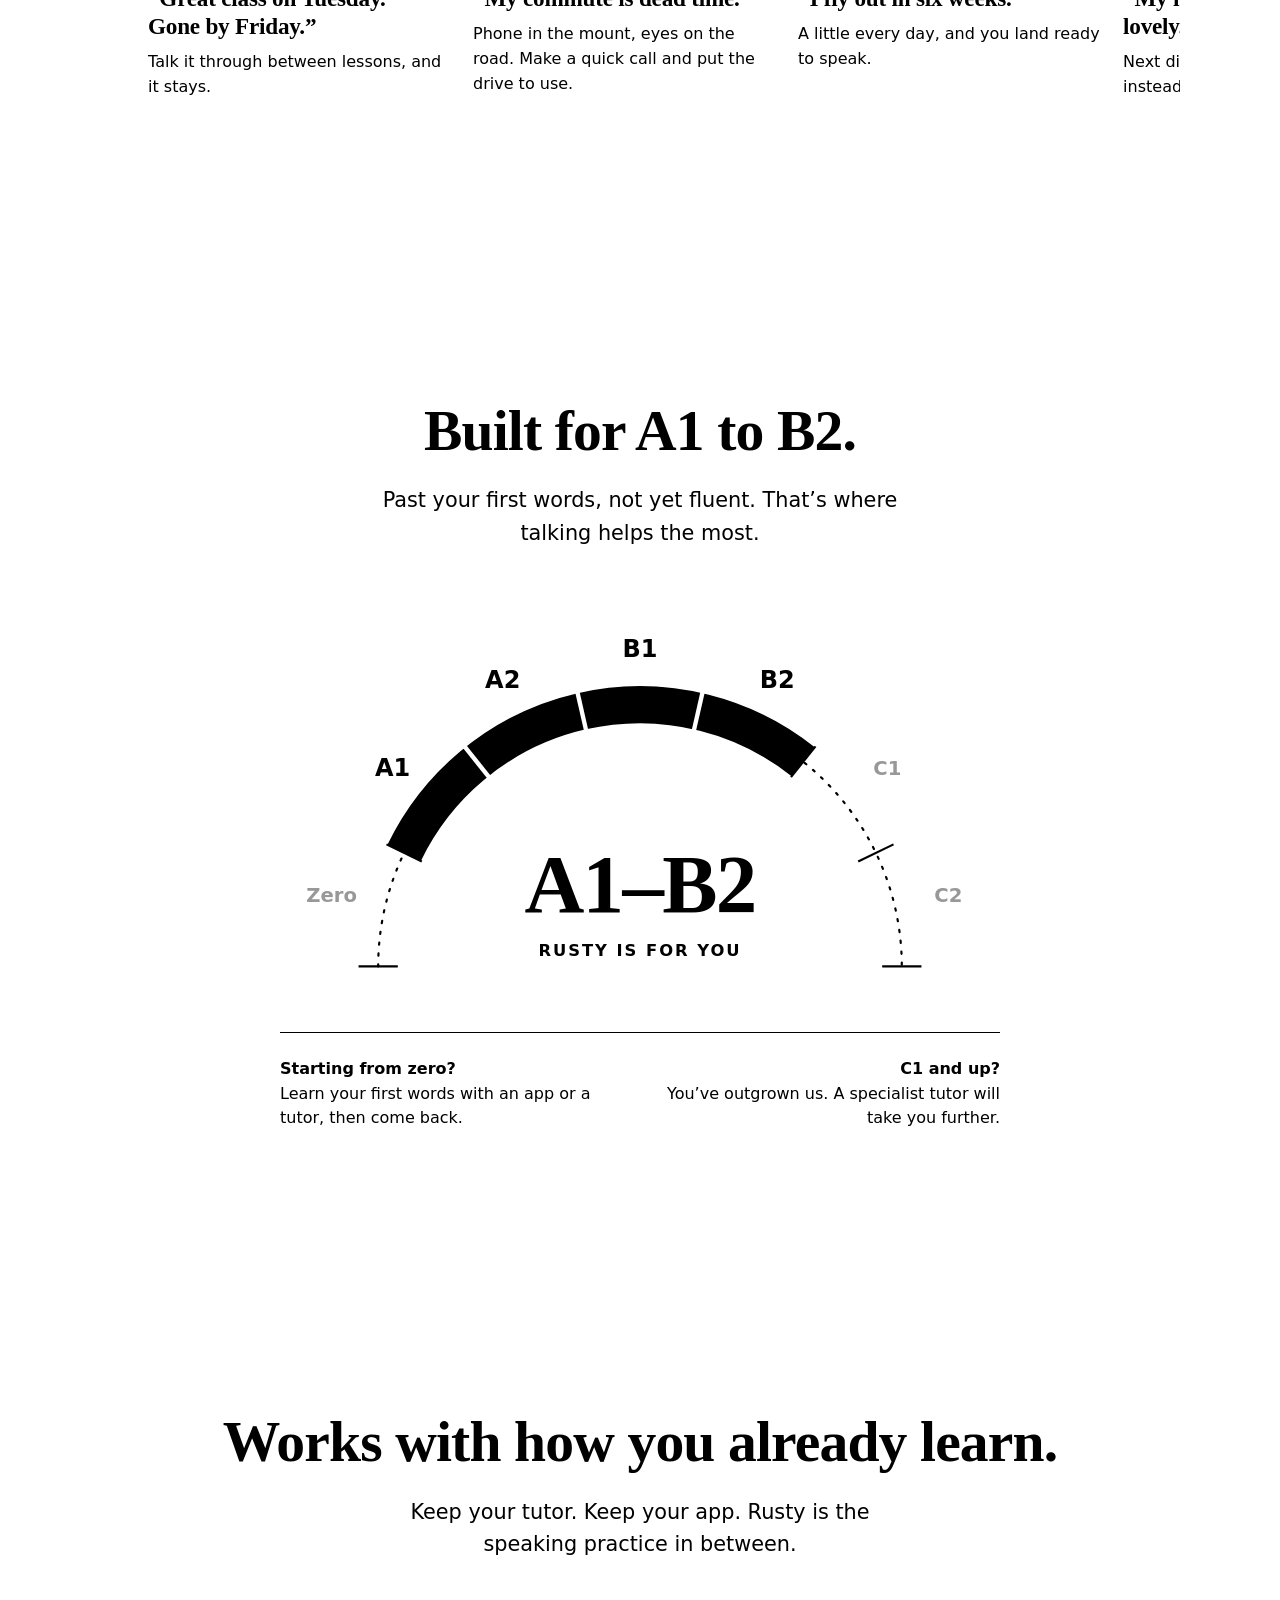
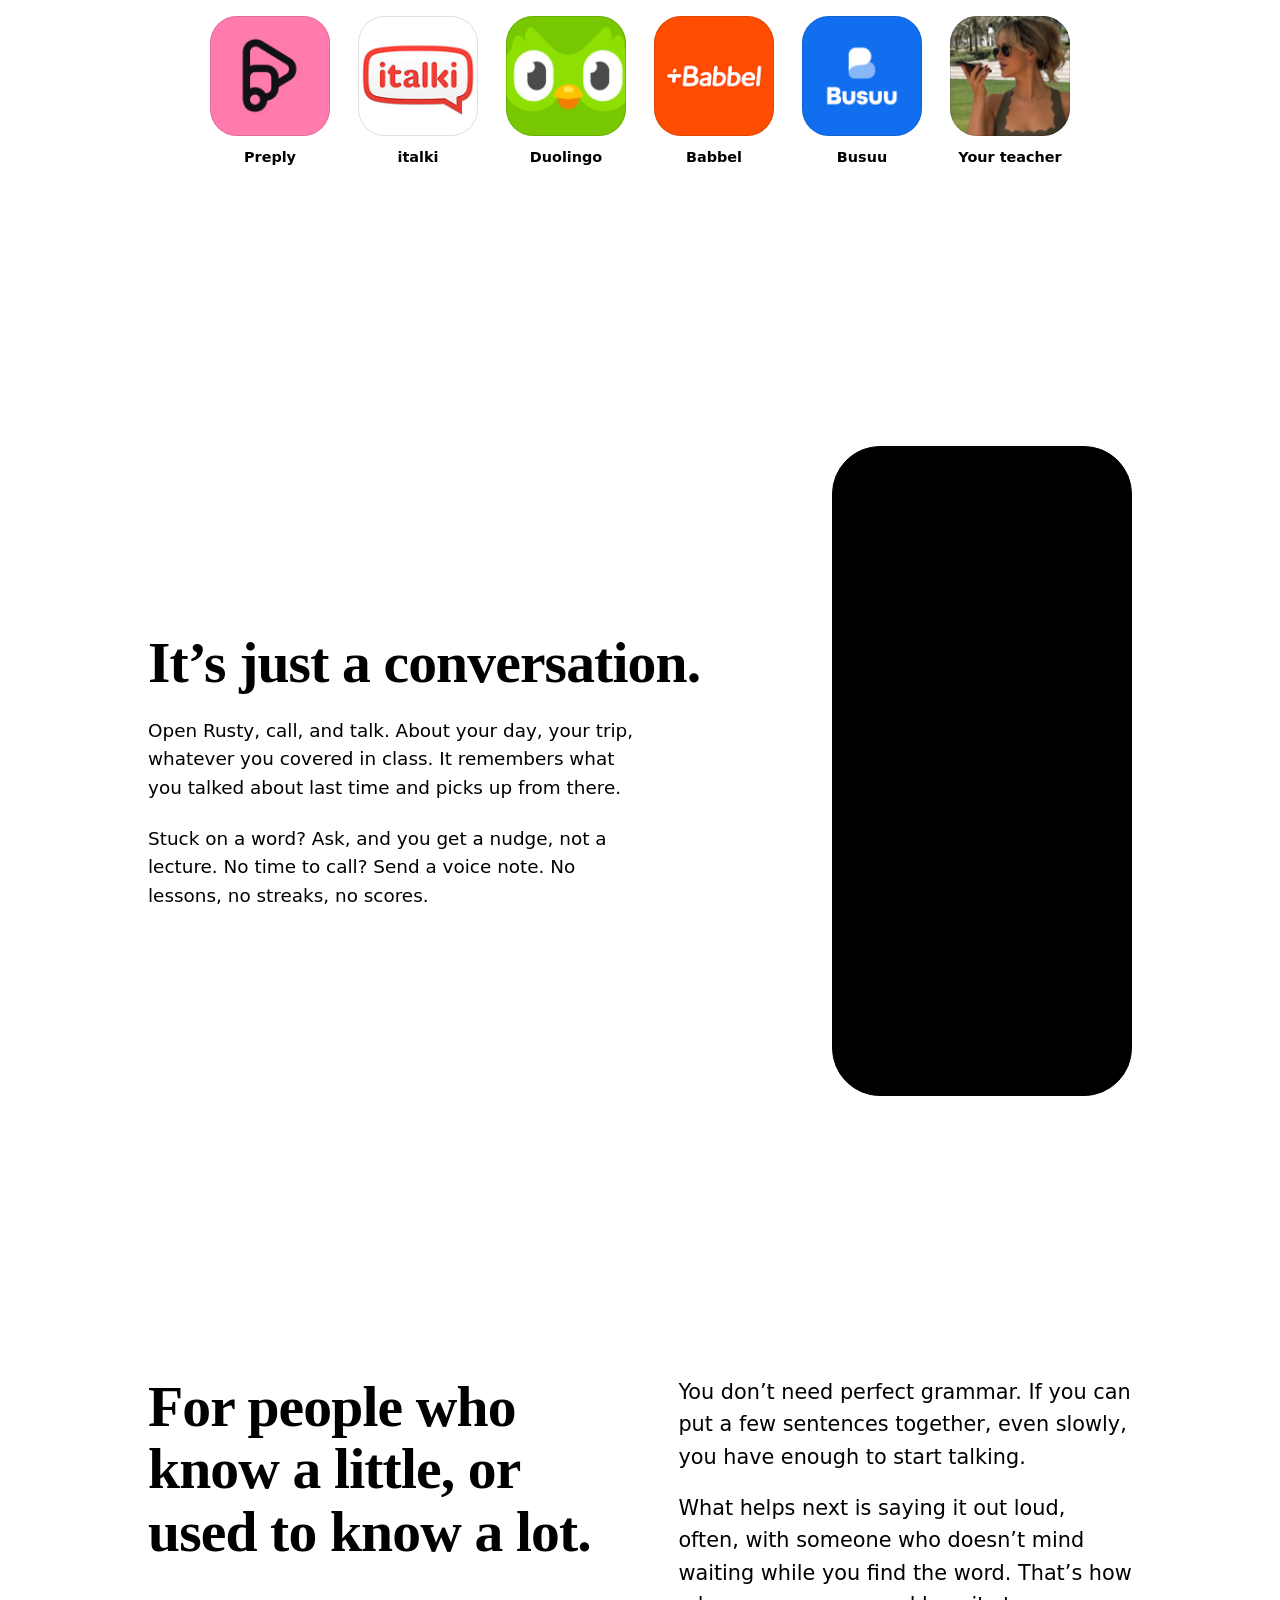
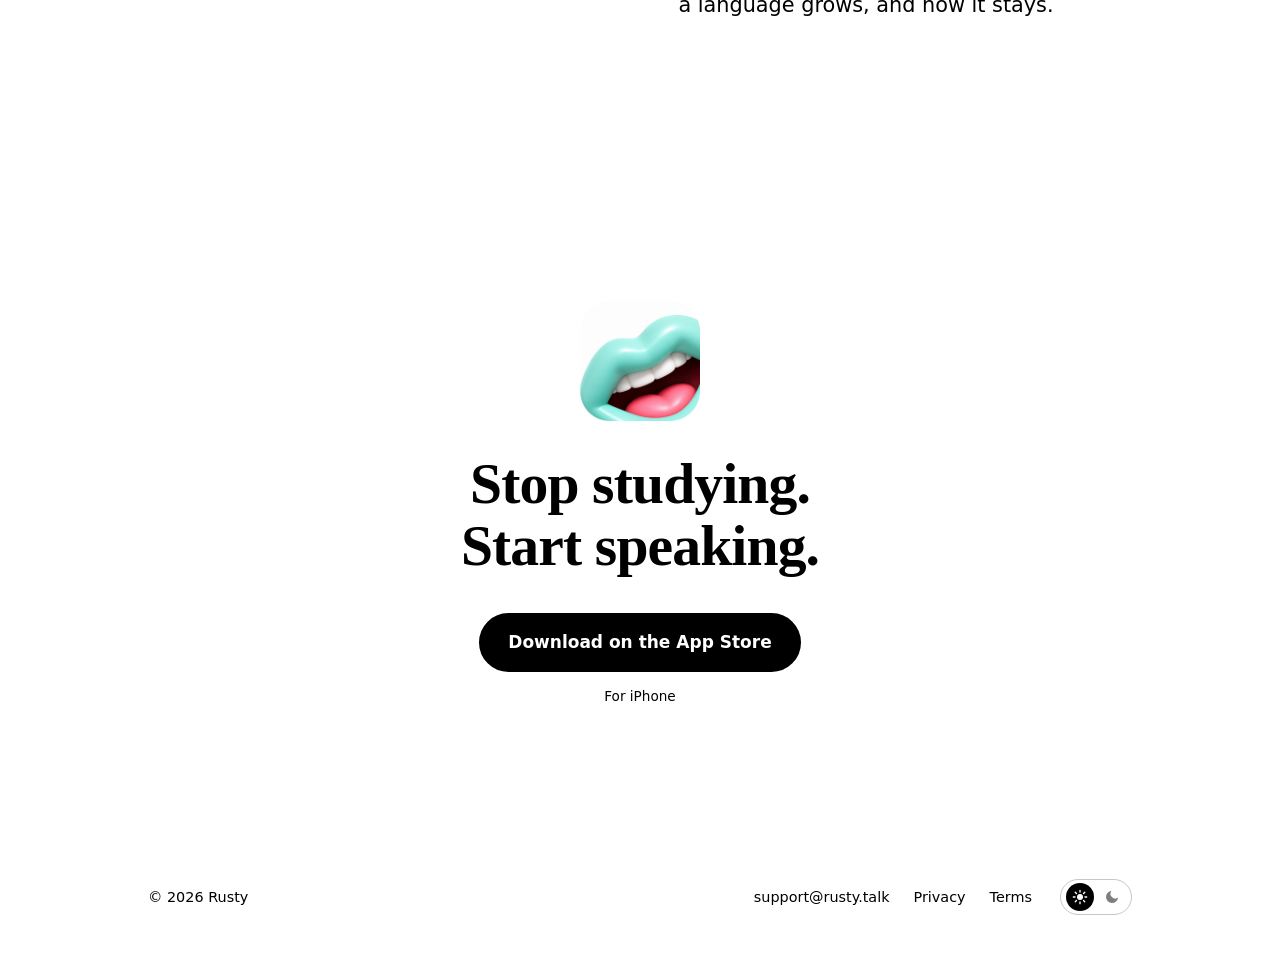
==== commit 906a70b1: "Add privacy and terms pages, app icons, footer theme switch" ====
--- a/index.html
+++ b/index.html
@@ -36,11 +36,6 @@
       <img class="brand__word" src="rustywordmark.svg" alt="" width="895" height="339">
     </a>
     <div class="nav__actions">
-      <button class="theme-toggle" type="button" aria-label="Switch to dark mode">
-        <!-- Moon shows in light mode, sun in dark mode -->
-        <svg class="icon-moon" viewBox="0 0 24 24" width="20" height="20" aria-hidden="true"><path d="M21 12.8A9 9 0 1 1 11.2 3a7 7 0 0 0 9.8 9.8z" fill="currentColor"/></svg>
-        <svg class="icon-sun" viewBox="0 0 24 24" width="20" height="20" aria-hidden="true"><circle cx="12" cy="12" r="4.5" fill="currentColor"/><g stroke="currentColor" stroke-width="2" stroke-linecap="round"><path d="M12 2v2.5M12 19.5V22M2 12h2.5M19.5 12H22M4.9 4.9l1.8 1.8M17.3 17.3l1.8 1.8M4.9 19.1l1.8-1.8M17.3 6.7l1.8-1.8"/></g></svg>
-      </button>
       <!-- TODO: replace "#" with the App Store URL (all download links). -->
       <a class="btn btn--small" href="#">App Store</a>
     </div>
@@ -150,33 +145,33 @@
     <!-- Complementary, not a replacement.
          To add an app: copy one <li class="app"> and change the name.
          To use a real icon: put the file in an icons/ folder and add
-         <img src="icons/name.png" alt=""> inside .app__icon (it covers the placeholder letter). -->
+         <img src="icons/name.jpg" alt=""> inside .app__icon (it covers the placeholder letter). -->
     <section class="pair" aria-labelledby="pair-title">
       <h2 id="pair-title" class="reveal">Works with how you already learn.</h2>
       <p class="pair__lede reveal" style="--i:1">Keep your tutor. Keep your app. Rusty is the speaking practice in between.</p>
       <ul class="apps" aria-label="Works alongside" data-stagger>
         <li class="app">
-          <span class="app__icon" data-initial="P" aria-hidden="true"></span>
+          <span class="app__icon" data-initial="P" aria-hidden="true"><img src="icons/preply.jpg" alt="" width="120" height="120" loading="lazy"></span>
           <span class="app__name">Preply</span>
         </li>
         <li class="app">
-          <span class="app__icon" data-initial="i" aria-hidden="true"></span>
+          <span class="app__icon" data-initial="i" aria-hidden="true"><img src="icons/italky.jpg" alt="" width="120" height="120" loading="lazy"></span>
           <span class="app__name">italki</span>
         </li>
         <li class="app">
-          <span class="app__icon" data-initial="D" aria-hidden="true"></span>
+          <span class="app__icon" data-initial="D" aria-hidden="true"><img src="icons/duolingo.jpg" alt="" width="120" height="120" loading="lazy"></span>
           <span class="app__name">Duolingo</span>
         </li>
         <li class="app">
-          <span class="app__icon" data-initial="B" aria-hidden="true"></span>
+          <span class="app__icon" data-initial="B" aria-hidden="true"><img src="icons/babbel.jpg" alt="" width="120" height="120" loading="lazy"></span>
           <span class="app__name">Babbel</span>
         </li>
         <li class="app">
-          <span class="app__icon" data-initial="B" aria-hidden="true"></span>
+          <span class="app__icon" data-initial="B" aria-hidden="true"><img src="icons/busuu.jpg" alt="" width="120" height="120" loading="lazy"></span>
           <span class="app__name">Busuu</span>
         </li>
         <li class="app">
-          <span class="app__icon" data-initial="T" aria-hidden="true"></span>
+          <span class="app__icon" data-initial="T" aria-hidden="true"><img src="icons/teacher.jpg" alt="" width="120" height="120" loading="lazy"></span>
           <span class="app__name">Your teacher</span>
         </li>
       </ul>
@@ -214,12 +209,17 @@
 
   <footer class="footer">
     <span>© 2026 Rusty</span>
-    <nav aria-label="Footer">
-      <a href="mailto:support@rusty.talk">support@rusty.talk</a>
-      <!-- TODO: point these at real pages. -->
-      <a href="#">Privacy</a>
-      <a href="#">Terms</a>
-    </nav>
+    <div class="footer__end">
+      <nav aria-label="Footer">
+        <a href="mailto:support@rusty.talk">support@rusty.talk</a>
+        <a href="privacy.html">Privacy</a>
+        <a href="terms.html">Terms</a>
+      </nav>
+      <button class="theme-toggle" type="button" aria-label="Switch to dark mode">
+        <svg class="icon-sun" viewBox="0 0 24 24" aria-hidden="true"><circle cx="12" cy="12" r="4.5" fill="currentColor"/><g stroke="currentColor" stroke-width="2" stroke-linecap="round"><path d="M12 2v2.5M12 19.5V22M2 12h2.5M19.5 12H22M4.9 4.9l1.8 1.8M17.3 17.3l1.8 1.8M4.9 19.1l1.8-1.8M17.3 6.7l1.8-1.8"/></g></svg>
+        <svg class="icon-moon" viewBox="0 0 24 24" aria-hidden="true"><path d="M21 12.8A9 9 0 1 1 11.2 3a7 7 0 0 0 9.8 9.8z" fill="currentColor"/></svg>
+      </button>
+    </div>
   </footer>
 
   <script src="script.js"></script>
--- a/styles.css
+++ b/styles.css
@@ -125,14 +125,50 @@
   cursor: pointer;
   transition: background 0.25s, color 0.25s, opacity 0.25s, transform 0.3s var(--ease);
 }
-.theme-toggle:active, .arrow:active:not(:disabled) { transform: scale(0.92); }
-.theme-toggle svg { transition: transform 0.5s var(--ease); }
-.theme-toggle:hover svg { transform: rotate(25deg); }
+.arrow:active:not(:disabled) { transform: scale(0.92); }
 .theme-toggle:hover, .arrow:hover:not(:disabled) { background: var(--ink); color: var(--paper); }
 .arrow:disabled { opacity: 0.3; cursor: default; }
-.icon-sun { display: none; }
-:root[data-theme="dark"] .icon-sun { display: block; }
-:root[data-theme="dark"] .icon-moon { display: none; }
+
+/* Light / dark switch, in the footer: a small pill with a sliding knob. */
+.theme-toggle {
+  position: relative;
+  display: flex;
+  align-items: center;
+  width: 72px;
+  height: 36px;
+  padding: 3px;
+  border-radius: 999px;
+  border-color: color-mix(in srgb, var(--ink) 22%, transparent);
+  background: transparent;
+}
+.theme-toggle:hover { background: transparent; color: var(--ink); }
+.theme-toggle::before {
+  content: "";
+  position: absolute;
+  top: 3px;
+  left: 5px;
+  width: 28px;
+  height: 28px;
+  border-radius: 50%;
+  background: var(--ink);
+  transition: transform 0.5s var(--ease);
+}
+:root[data-theme="dark"] .theme-toggle::before { transform: translateX(32px); }
+.theme-toggle svg {
+  position: relative;
+  flex: none;
+  width: 32px;
+  height: 28px;
+  padding: 6px 8px;
+  opacity: 0.5;
+  transition: color 0.4s ease, opacity 0.4s ease, transform 0.5s var(--ease);
+}
+.theme-toggle .icon-sun { color: var(--paper); opacity: 1; }
+:root[data-theme="dark"] .theme-toggle .icon-sun { color: var(--ink); opacity: 0.5; }
+:root[data-theme="dark"] .theme-toggle .icon-moon { color: var(--paper); opacity: 1; }
+.theme-toggle:active::before { transform: scale(0.9); }
+:root[data-theme="dark"] .theme-toggle:active::before { transform: translateX(32px) scale(0.9); }
+.footer__end { display: flex; flex-wrap: wrap; align-items: center; gap: 16px 28px; }
 
 /* Button */
 .btn {
@@ -297,6 +333,14 @@
   opacity: 0.35;
 }
 .app__icon img { position: absolute; inset: 0; width: 100%; height: 100%; object-fit: cover; }
+/* Hairline edge over the icon, so white icons (like italki) don't vanish into the page. */
+.app__icon:has(img)::after {
+  content: "";
+  position: absolute;
+  inset: 0;
+  border-radius: inherit;
+  box-shadow: inset 0 0 0 1px color-mix(in srgb, var(--ink) 12%, transparent);
+}
 .app__name { font-size: 0.9rem; font-weight: 600; text-align: center; line-height: 1.25; }
 @media (hover: hover) {
   .app:hover .app__icon {
@@ -420,6 +464,9 @@
   .hero > .sub { animation: rise 1s var(--ease) 0.4s backwards; }
   .hero > .btn { animation: rise 1s var(--ease) 0.55s backwards; }
   .hero > .small { animation: rise 1s var(--ease) 0.65s backwards; }
+  .legal__head > * { animation: rise 1s var(--ease) backwards; }
+  .legal__head > :nth-child(2) { animation-delay: 0.12s; }
+  .legal__head > :nth-child(3) { animation-delay: 0.24s; }
 
   /* Scroll reveal. Single elements use .reveal, groups use [data-stagger]. */
   .js .reveal,
@@ -462,6 +509,7 @@
   padding: 32px var(--pad) 48px;
   display: flex;
   flex-wrap: wrap;
+  align-items: center;
   gap: 16px 24px;
   justify-content: space-between;
   font-size: 0.9rem;
@@ -469,6 +517,103 @@
 .footer nav { display: flex; flex-wrap: wrap; gap: 24px; }
 .footer a { text-decoration: none; }
 .footer a:hover { text-decoration: underline; text-underline-offset: 4px; }
+
+/* Legal pages (privacy, terms) */
+.legal {
+  max-width: 760px;
+  margin: 0 auto;
+  padding: clamp(40px, 7vw, 88px) var(--pad) var(--section);
+}
+.legal__head { margin-bottom: clamp(40px, 6vw, 64px); }
+.legal__head h1 { font-size: clamp(2.4rem, 6vw, 4rem); }
+.legal__meta { margin-top: 1rem; font-size: 0.9rem; opacity: 0.6; }
+.legal__lede { margin-top: 1.4rem; font-size: clamp(1.1rem, 1.7vw, 1.3rem); max-width: 44ch; }
+
+.legal h2 { font-size: clamp(1.6rem, 3vw, 2.1rem); margin-bottom: 1.2rem; }
+.legal a { text-underline-offset: 3px; }
+
+/* At a glance: small cards */
+.glance {
+  display: grid;
+  grid-template-columns: repeat(2, 1fr);
+  gap: 14px;
+  margin-bottom: clamp(40px, 6vw, 64px);
+}
+.glance li {
+  padding: 22px;
+  border-radius: 22px;
+  background: color-mix(in srgb, var(--ink) 6%, var(--paper));
+  transition: transform 0.45s var(--ease), background 0.3s;
+}
+@media (hover: hover) {
+  .glance li:hover { transform: translateY(-4px); background: color-mix(in srgb, var(--ink) 9%, var(--paper)); }
+}
+.glance h3 { font-size: 1.15rem; line-height: 1.25; letter-spacing: -0.005em; }
+.glance p { margin-top: 0.5rem; font-size: 0.95rem; line-height: 1.5; opacity: 0.75; }
+
+/* We do / we don't */
+.dodont {
+  display: grid;
+  grid-template-columns: repeat(2, 1fr);
+  gap: 14px;
+  margin-bottom: clamp(48px, 7vw, 80px);
+}
+.dodont > div {
+  padding: 22px;
+  border-radius: 22px;
+  border: 1px solid color-mix(in srgb, var(--ink) 18%, transparent);
+}
+.dodont h3 { font-size: 1.15rem; margin-bottom: 0.9rem; }
+.dodont li { position: relative; padding-left: 1.7em; font-size: 0.95rem; line-height: 1.45; }
+.dodont li + li { margin-top: 0.7rem; }
+.dodont li::before { position: absolute; left: 0; font-weight: 700; }
+.dodont .yes li::before { content: "\2713"; }
+.dodont .no li::before { content: "\2715"; opacity: 0.6; }
+
+/* The full text: numbered sections */
+.legal__full { counter-reset: sec; }
+.legal__full > section { counter-increment: sec; margin-top: clamp(28px, 4vw, 40px); }
+.legal__full h3 {
+  display: flex;
+  align-items: baseline;
+  gap: 12px;
+  font-size: 1.3rem;
+  line-height: 1.25;
+  margin-bottom: 0.6rem;
+}
+.legal__full h3::before {
+  content: counter(sec);
+  flex: none;
+  display: grid;
+  place-items: center;
+  width: 26px;
+  height: 26px;
+  border-radius: 50%;
+  background: var(--ink);
+  color: var(--paper);
+  font-family: var(--font);
+  font-size: 0.78rem;
+  font-weight: 700;
+  letter-spacing: 0;
+  transform: translateY(-2px);
+}
+.legal__full p, .legal__full li {
+  padding-left: 38px;
+  font-size: 1.02rem;
+  line-height: 1.65;
+  opacity: 0.82;
+}
+.legal__full p + p, .legal__full p + ul, .legal__full ul + p { margin-top: 0.8rem; }
+.legal__full ul { list-style: disc; padding-left: 0; }
+.legal__full li { margin-left: 1.2em; padding-left: 18px; }
+.legal__full li + li { margin-top: 0.45rem; }
+.legal__full strong { font-weight: 600; opacity: 1; }
+.legal__note {
+  margin-top: clamp(40px, 6vw, 64px);
+  padding-top: 24px;
+  border-top: 1px solid color-mix(in srgb, var(--ink) 18%, transparent);
+  font-size: 0.95rem;
+}
 
 /* Mobile */
 @media (max-width: 760px) {
@@ -477,11 +622,12 @@
   .how .phone { justify-self: center; }
   .card { flex-basis: 78%; }
   .stories__nav { display: none; } /* swipe instead */
-  .footer { flex-direction: column; }
+  .footer { flex-direction: column; align-items: flex-start; }
+  .glance, .dodont { grid-template-columns: 1fr; }
 }
 
 @media (prefers-reduced-motion: reduce) {
   html { scroll-behavior: auto; }
-  .btn, .theme-toggle, .arrow, .app__icon, .photo img { transition: none; }
+  .btn, .theme-toggle, .theme-toggle::before, .theme-toggle svg, .arrow, .app__icon, .photo img { transition: none; }
   .btn:hover, .app:hover .app__icon, .card:hover .photo img { transform: none; }
 }
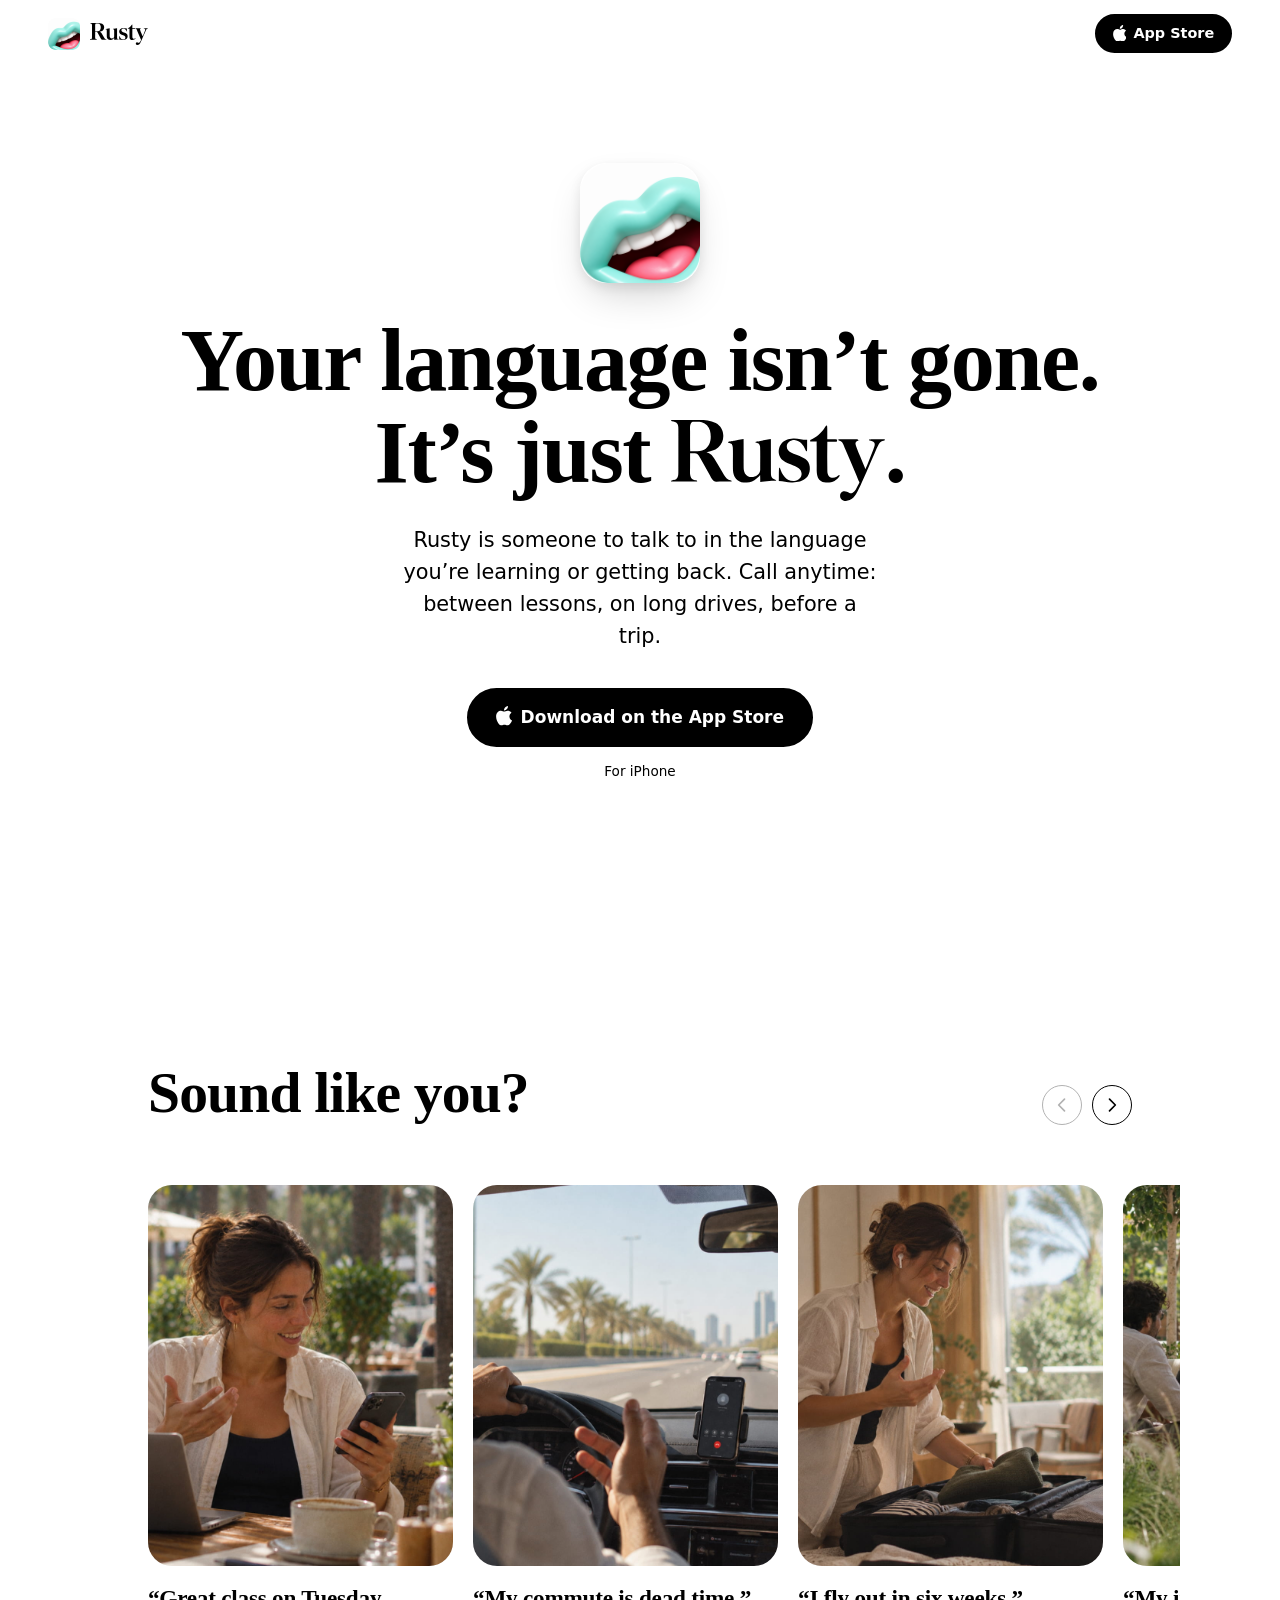
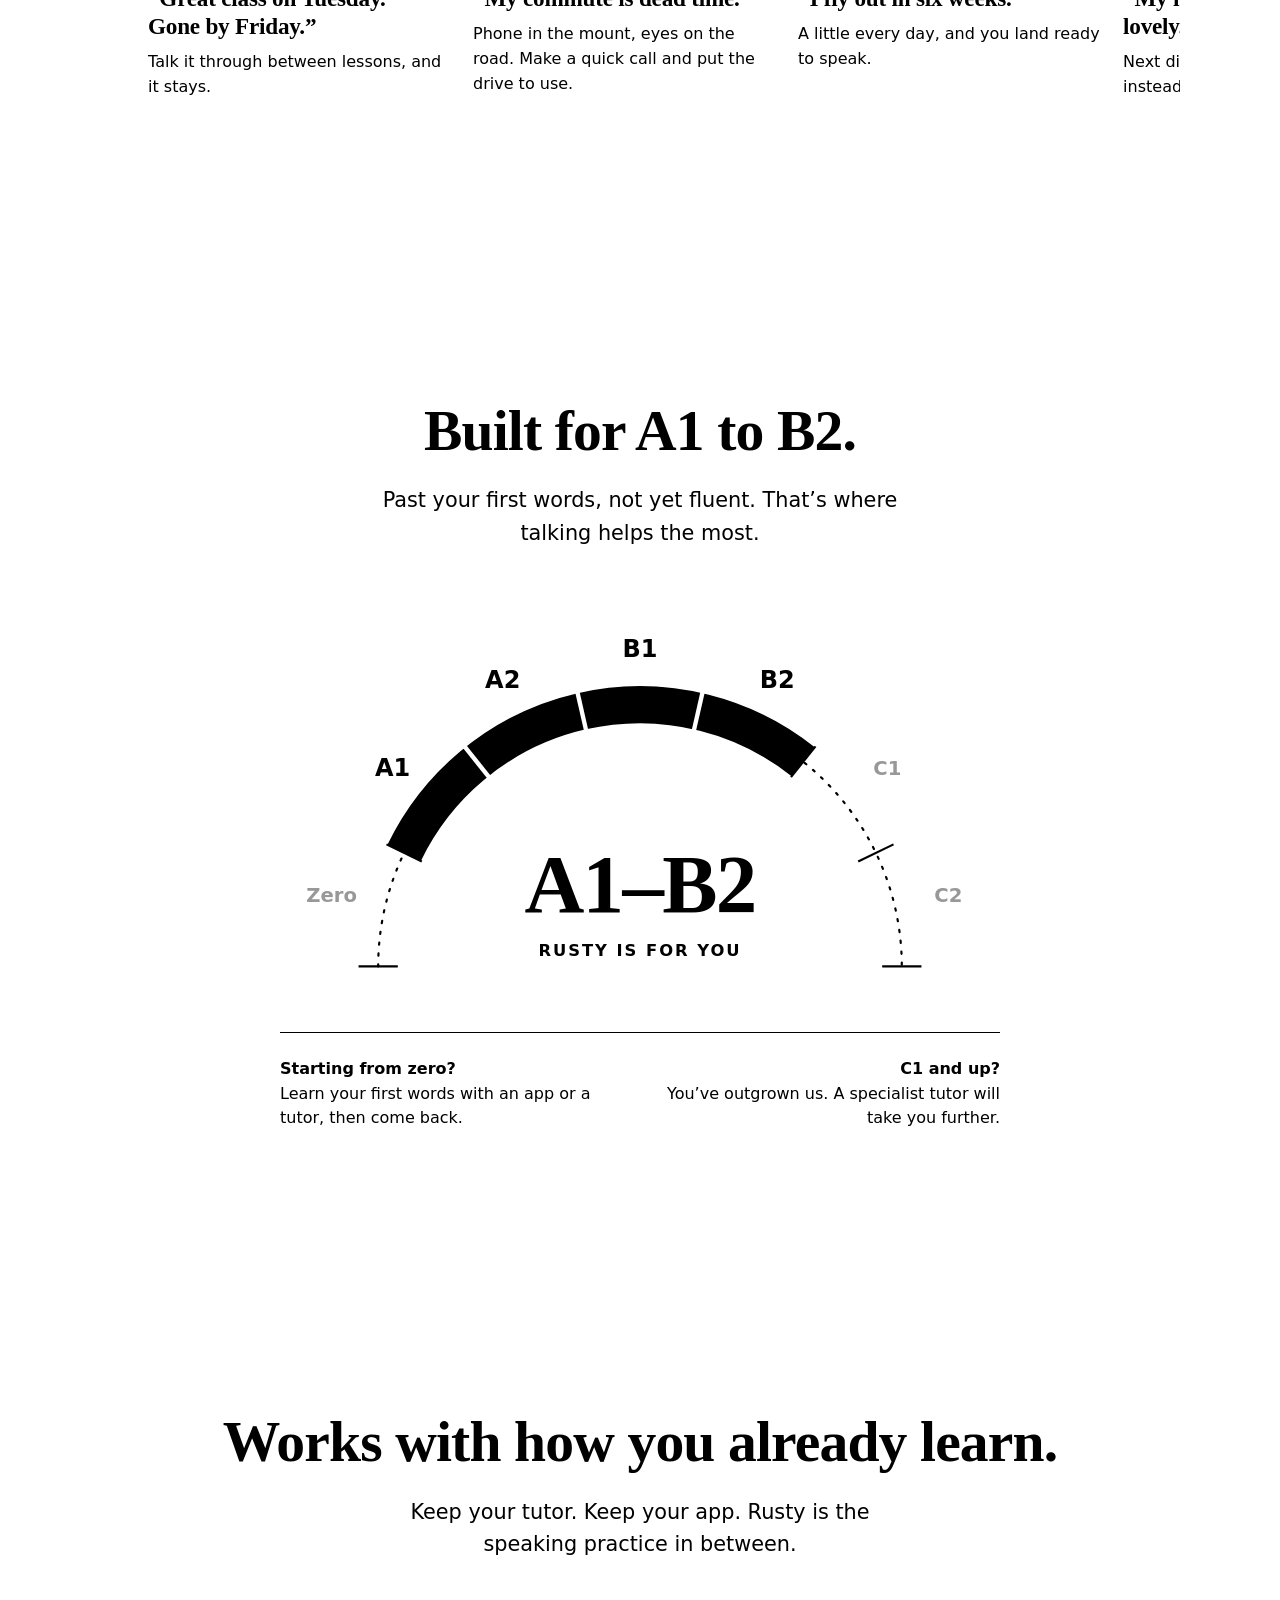
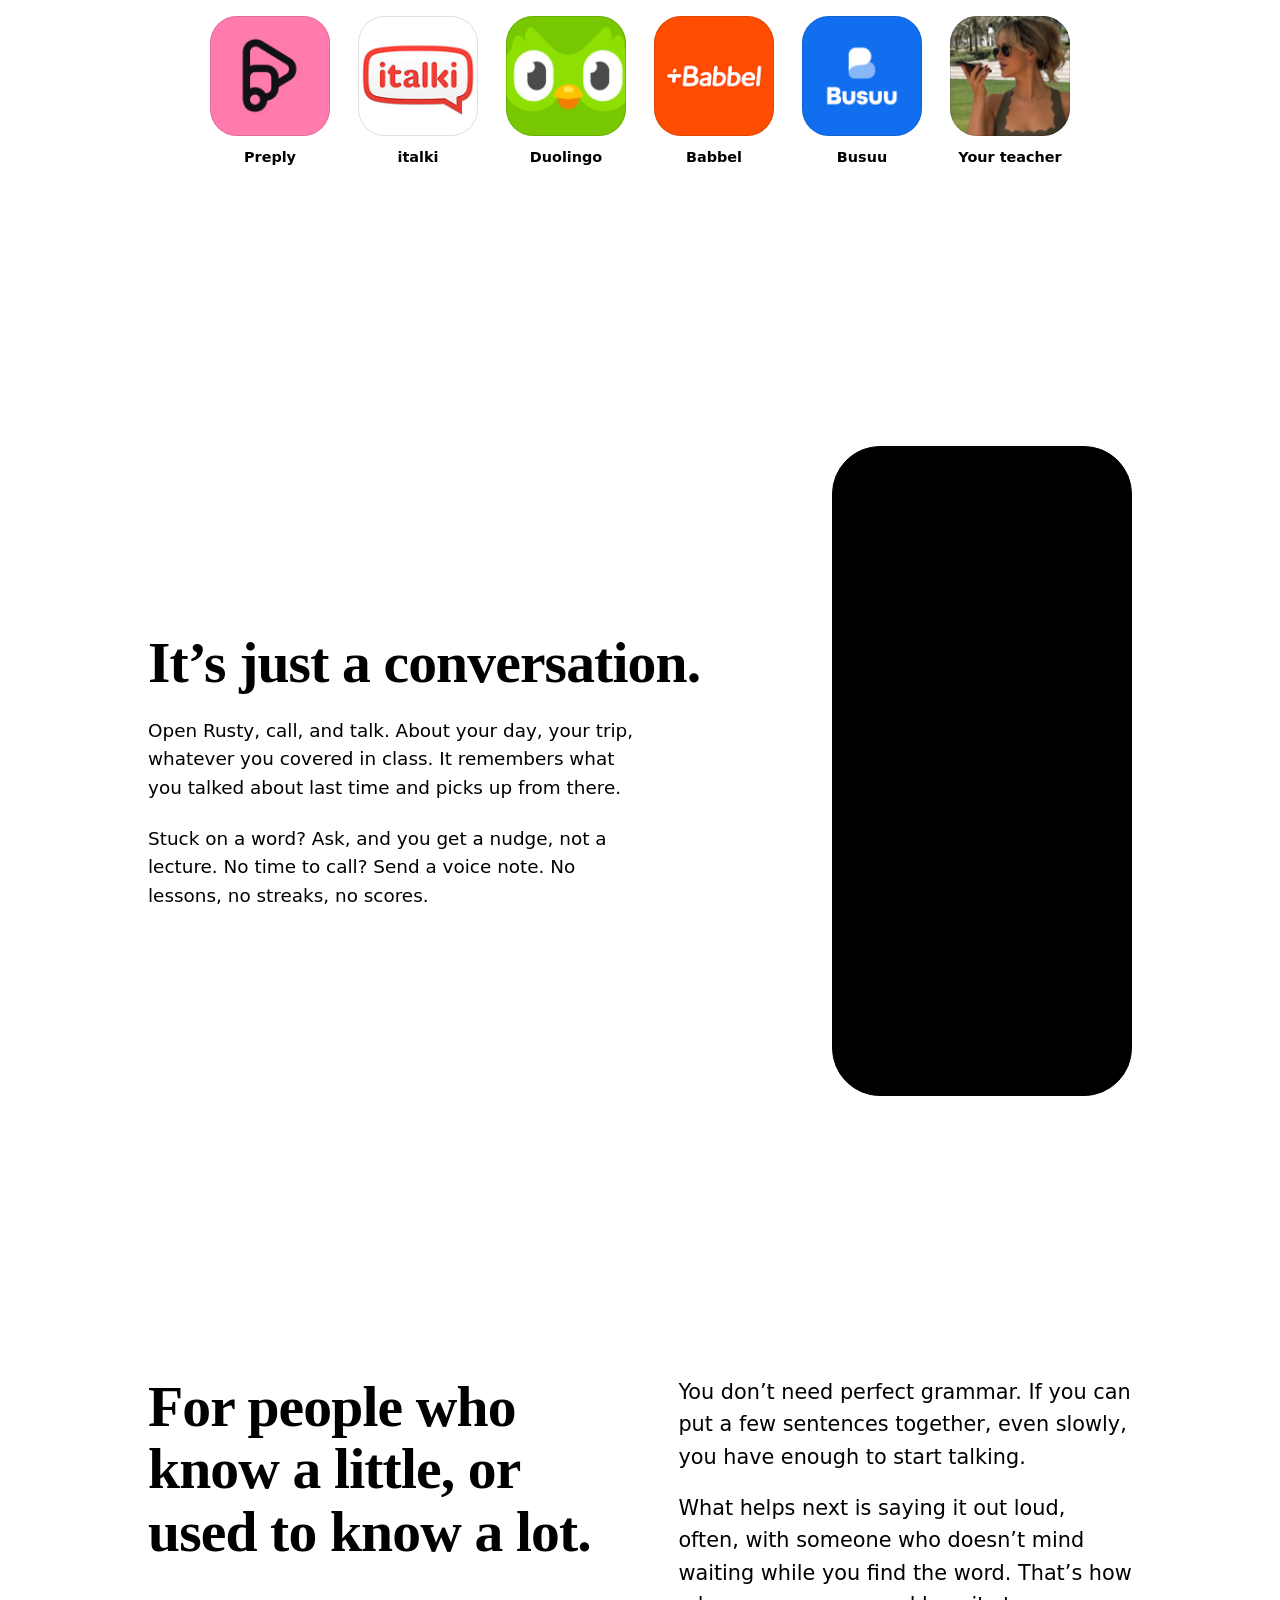
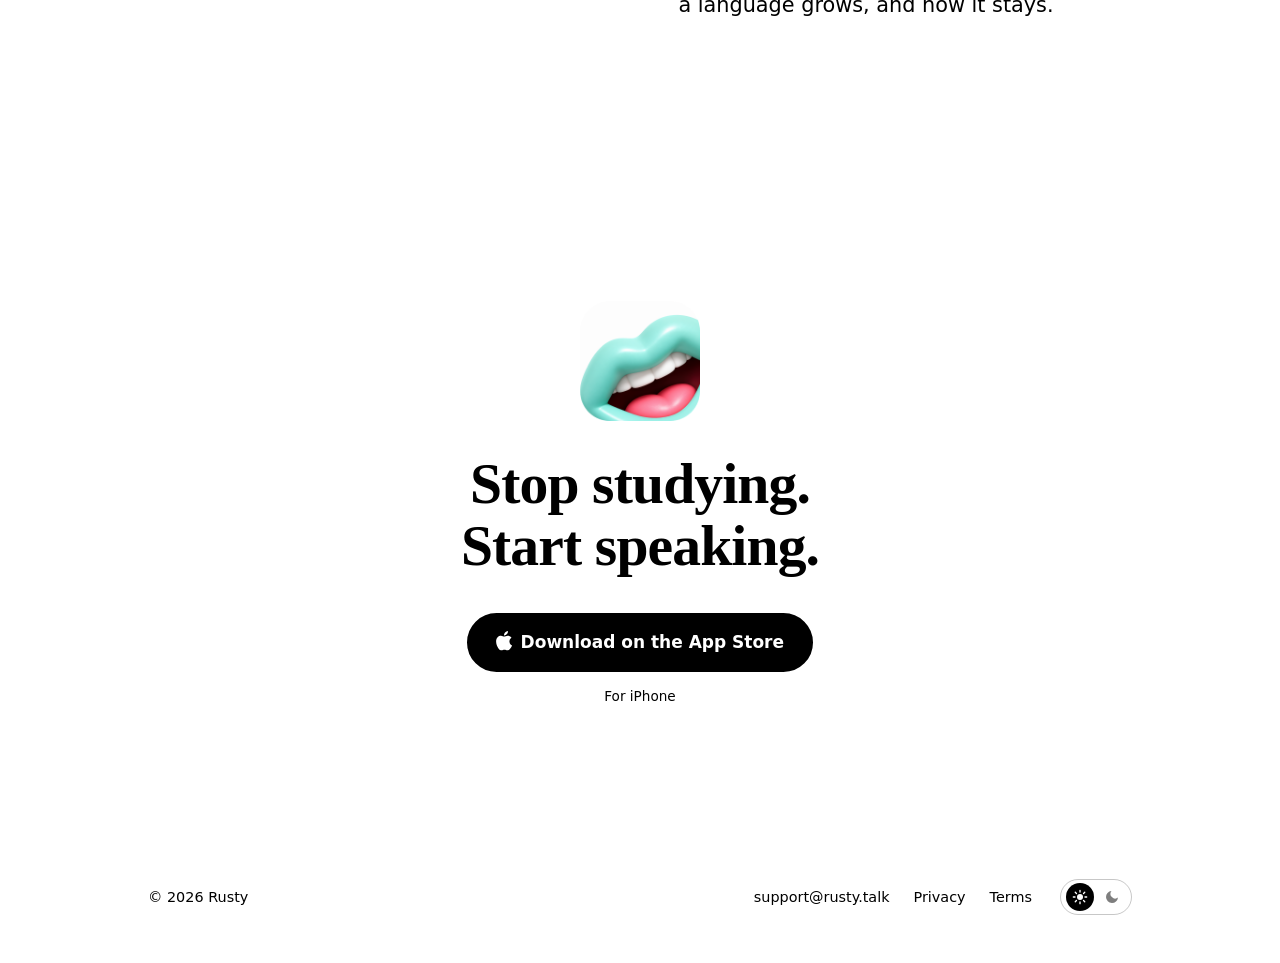
==== commit c3520177: "Add Apple logo to App Store buttons" ====
--- a/index.html
+++ b/index.html
@@ -30,6 +30,11 @@
 </head>
 <body>
 
+  <!-- Apple logo, reused inside the App Store buttons (same artwork as applelogo.svg). -->
+  <svg width="0" height="0" style="position:absolute" aria-hidden="true" focusable="false">
+    <symbol id="apple-logo" viewBox="0 0 814 1000"><path d="M788.1 340.9c-5.8 4.5-108.2 62.2-108.2 190.5 0 148.4 130.3 200.9 134.2 202.2-.6 3.2-20.7 71.9-68.7 141.9-42.8 61.6-87.5 123.1-155.5 123.1s-85.5-39.5-164-39.5c-76.5 0-103.7 40.8-165.9 40.8s-105.6-57-155.5-127C46.7 790.7 0 663 0 541.8c0-194.4 126.4-297.5 250.8-297.5 66.1 0 121.2 43.4 162.7 43.4 39.5 0 101.1-46 176.3-46 28.5 0 130.9 2.6 198.3 99.2zm-234-181.5c31.1-36.9 53.1-88.1 53.1-139.3 0-7.1-.6-14.3-1.9-20.1-50.6 1.9-110.8 33.7-147.1 75.8-28.5 32.4-55.1 83.6-55.1 135.5 0 7.8 1.3 15.6 1.9 18.1 3.2.6 8.4 1.3 13.6 1.3 45.4 0 102.5-30.4 135.5-71.3z"/></symbol>
+  </svg>
+
   <header class="nav">
     <a class="brand" href="#top" aria-label="Rusty, back to top">
       <img src="rusty_appicon.png" alt="" width="32" height="32">
@@ -37,7 +42,7 @@
     </a>
     <div class="nav__actions">
       <!-- TODO: replace "#" with the App Store URL (all download links). -->
-      <a class="btn btn--small" href="#">App Store</a>
+      <a class="btn btn--small btn--store" href="#"><svg class="btn__apple" aria-hidden="true" focusable="false"><use href="#apple-logo"/></svg>App Store</a>
     </div>
   </header>
 
@@ -48,7 +53,7 @@
       <img class="hero__icon" src="rusty_appicon.png" alt="Rusty app icon" width="120" height="120">
       <h1>Your language isn’t gone.<br>It’s just <img class="wordmark" src="rustywordmark.svg" alt="Rusty" width="895" height="339">.</h1>
       <p class="sub">Rusty is someone to talk to in the language you’re learning or getting back. Call anytime: between lessons, on long drives, before a trip.</p>
-      <a class="btn" href="#">Download on the App Store</a>
+      <a class="btn btn--store" href="#"><svg class="btn__apple" aria-hidden="true" focusable="false"><use href="#apple-logo"/></svg>Download on the App Store</a>
       <p class="small">For iPhone</p>
     </section>
 
@@ -202,7 +207,7 @@
     <section class="closing">
       <img class="hero__icon reveal reveal--scale" src="rusty_appicon.png" alt="" width="120" height="120">
       <h2 class="reveal" style="--i:1">Stop studying.<br>Start speaking.</h2>
-      <a class="btn reveal" style="--i:2" href="#">Download on the App Store</a>
+      <a class="btn btn--store reveal" style="--i:2" href="#"><svg class="btn__apple" aria-hidden="true" focusable="false"><use href="#apple-logo"/></svg>Download on the App Store</a>
       <p class="small reveal" style="--i:3">For iPhone</p>
     </section>
   </main>
--- a/styles.css
+++ b/styles.css
@@ -185,6 +185,9 @@
 .btn:hover { background: var(--paper); color: var(--ink); transform: translateY(-2px); box-shadow: 0 10px 24px -10px color-mix(in srgb, var(--ink) 45%, transparent); }
 .btn:active { transform: translateY(0) scale(0.97); box-shadow: none; }
 .btn--small { padding: 0.45em 1.1em; font-size: 0.9rem; }
+/* App Store buttons carry the Apple logo, which follows the button's text colour. */
+.btn--store { display: inline-flex; align-items: center; justify-content: center; gap: 0.5em; }
+.btn__apple { flex: none; width: 0.95em; height: 1.15em; fill: currentColor; margin-top: -0.12em; }
 
 /* Shared section frame */
 .hero, .intro, .stories, .how, .fit, .pair, .closing {
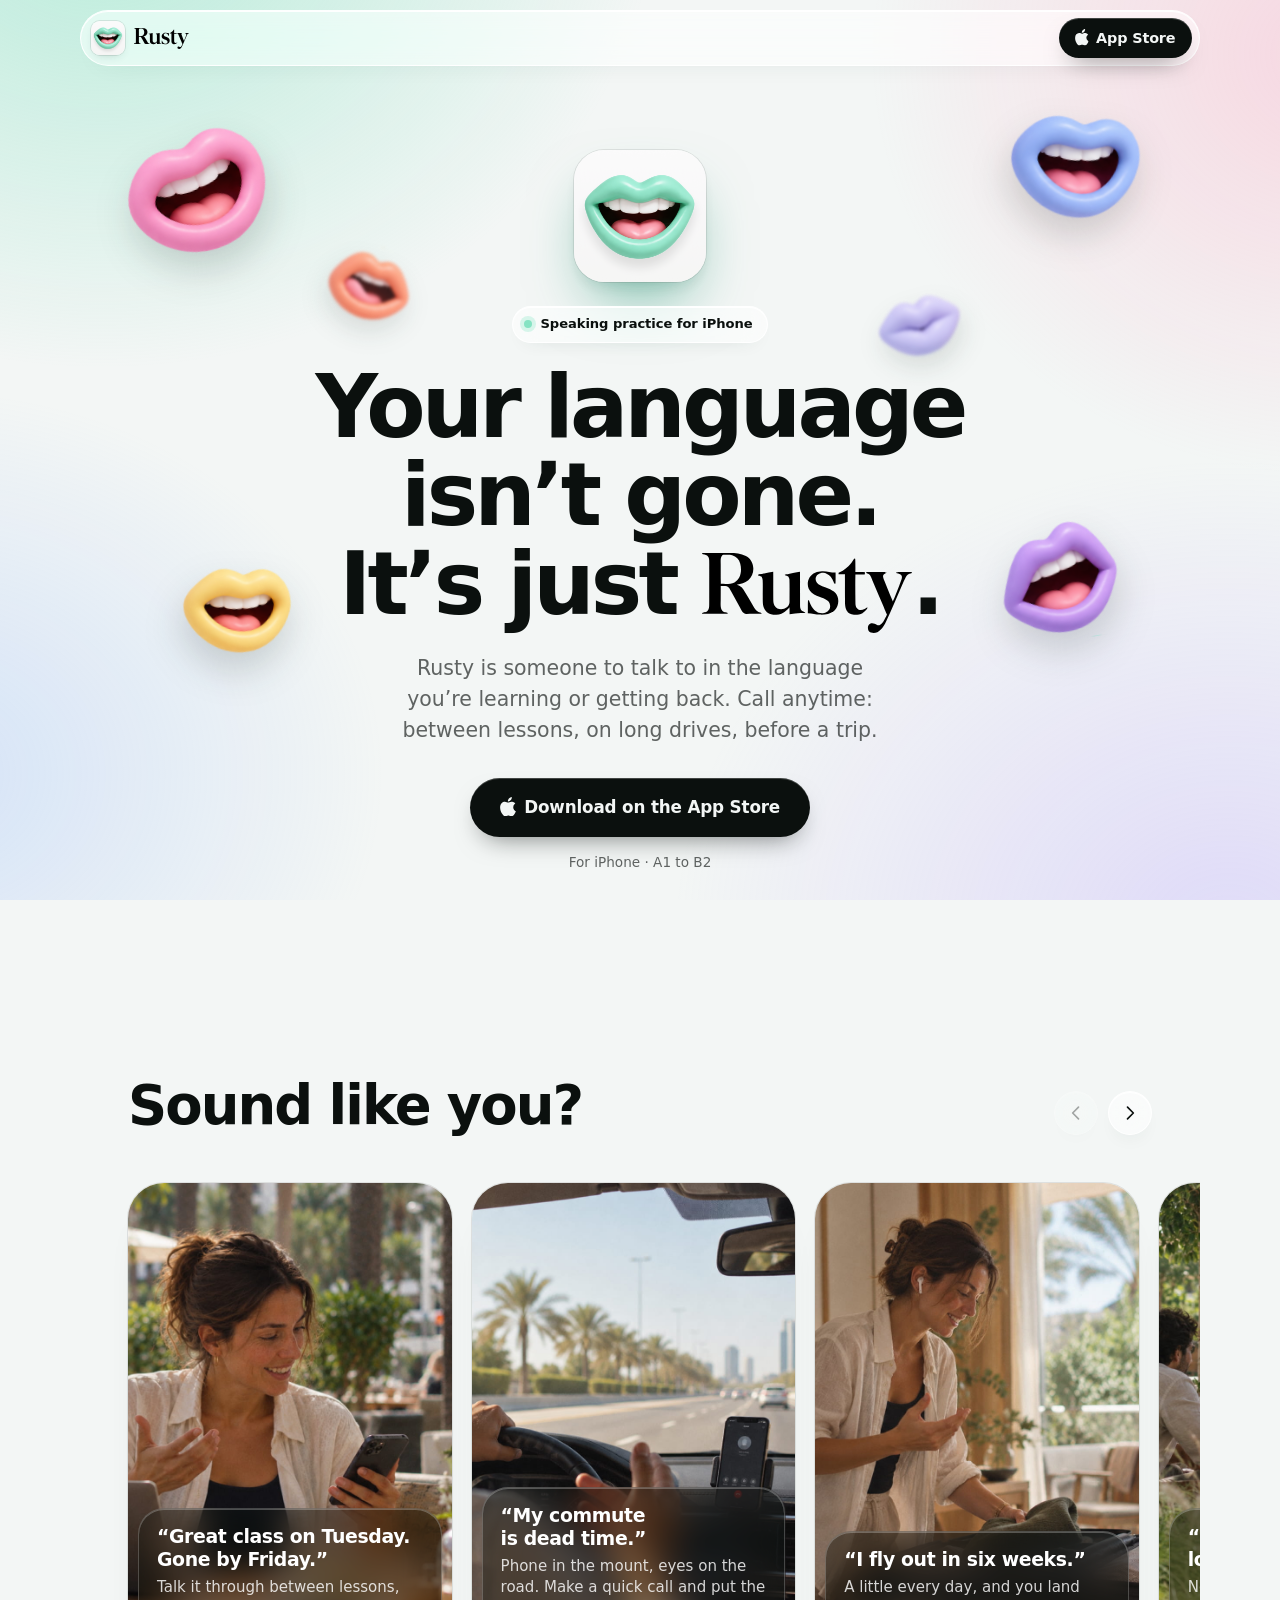
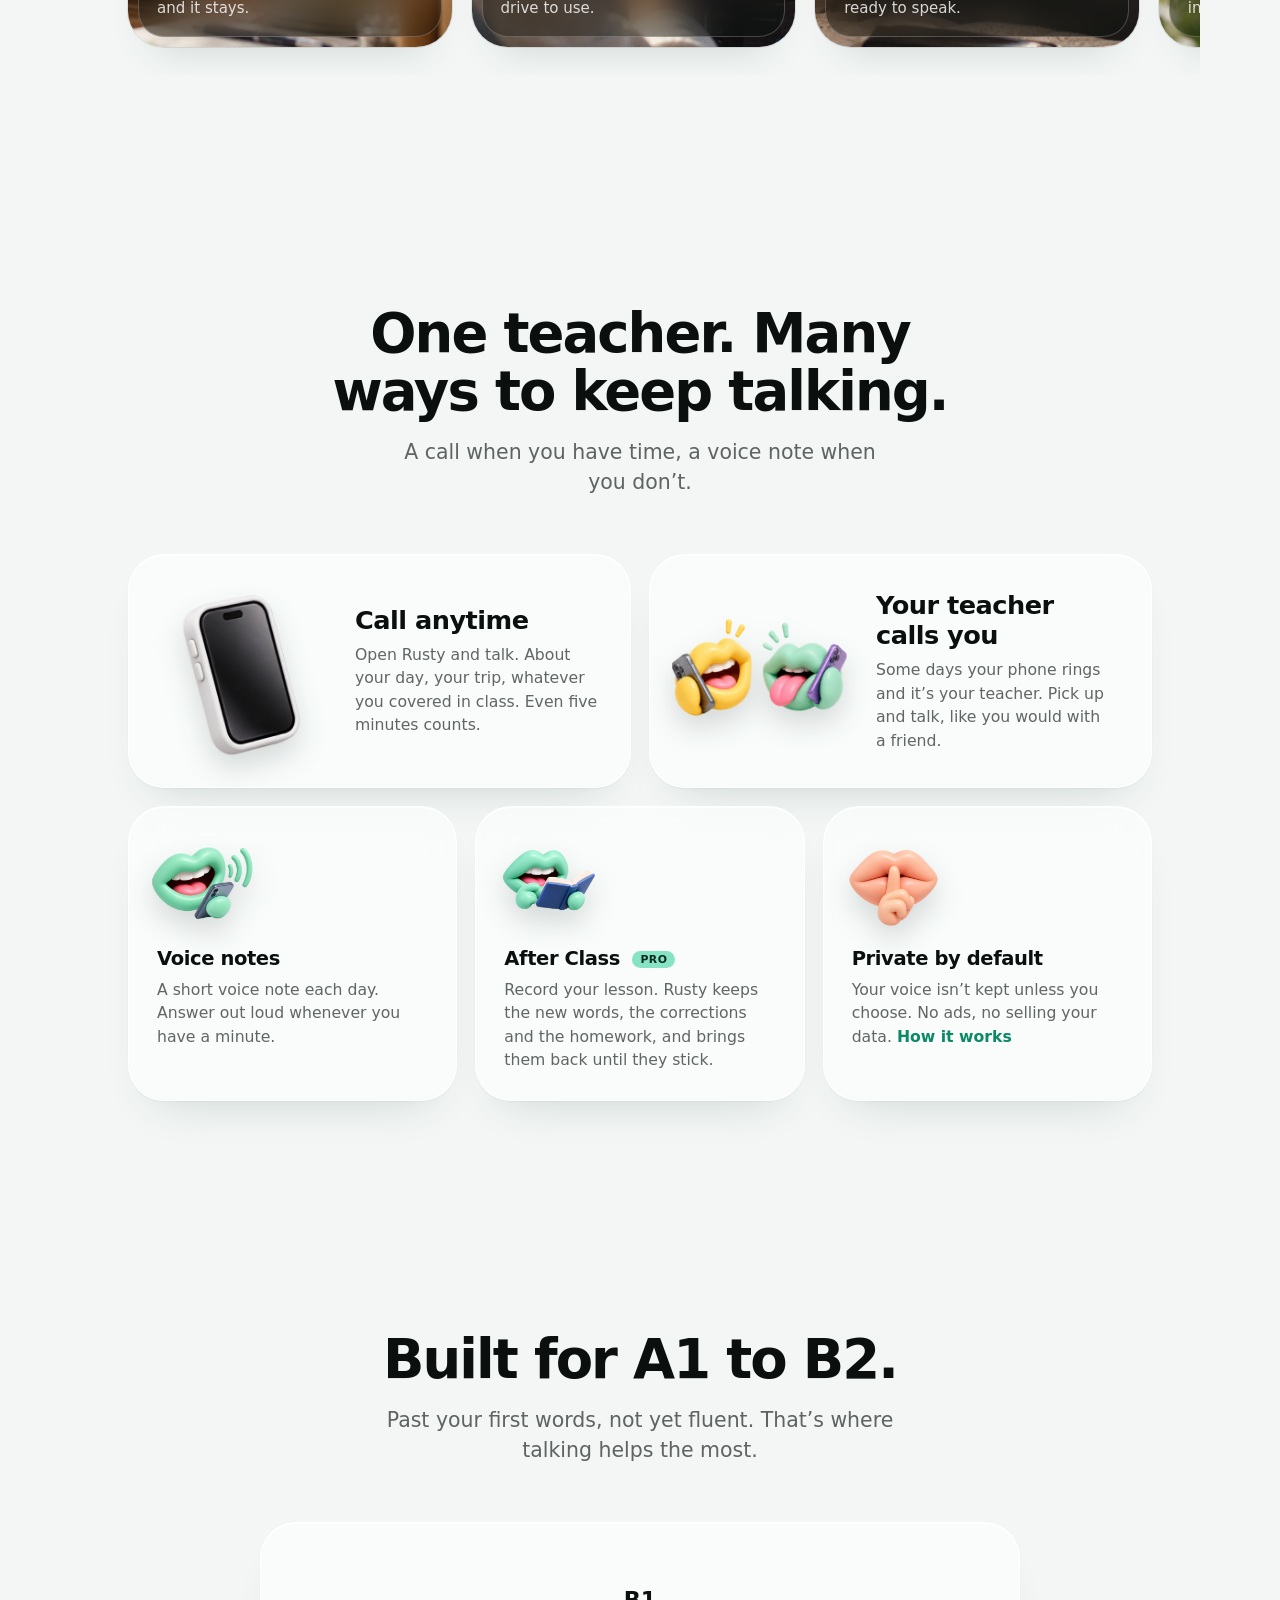
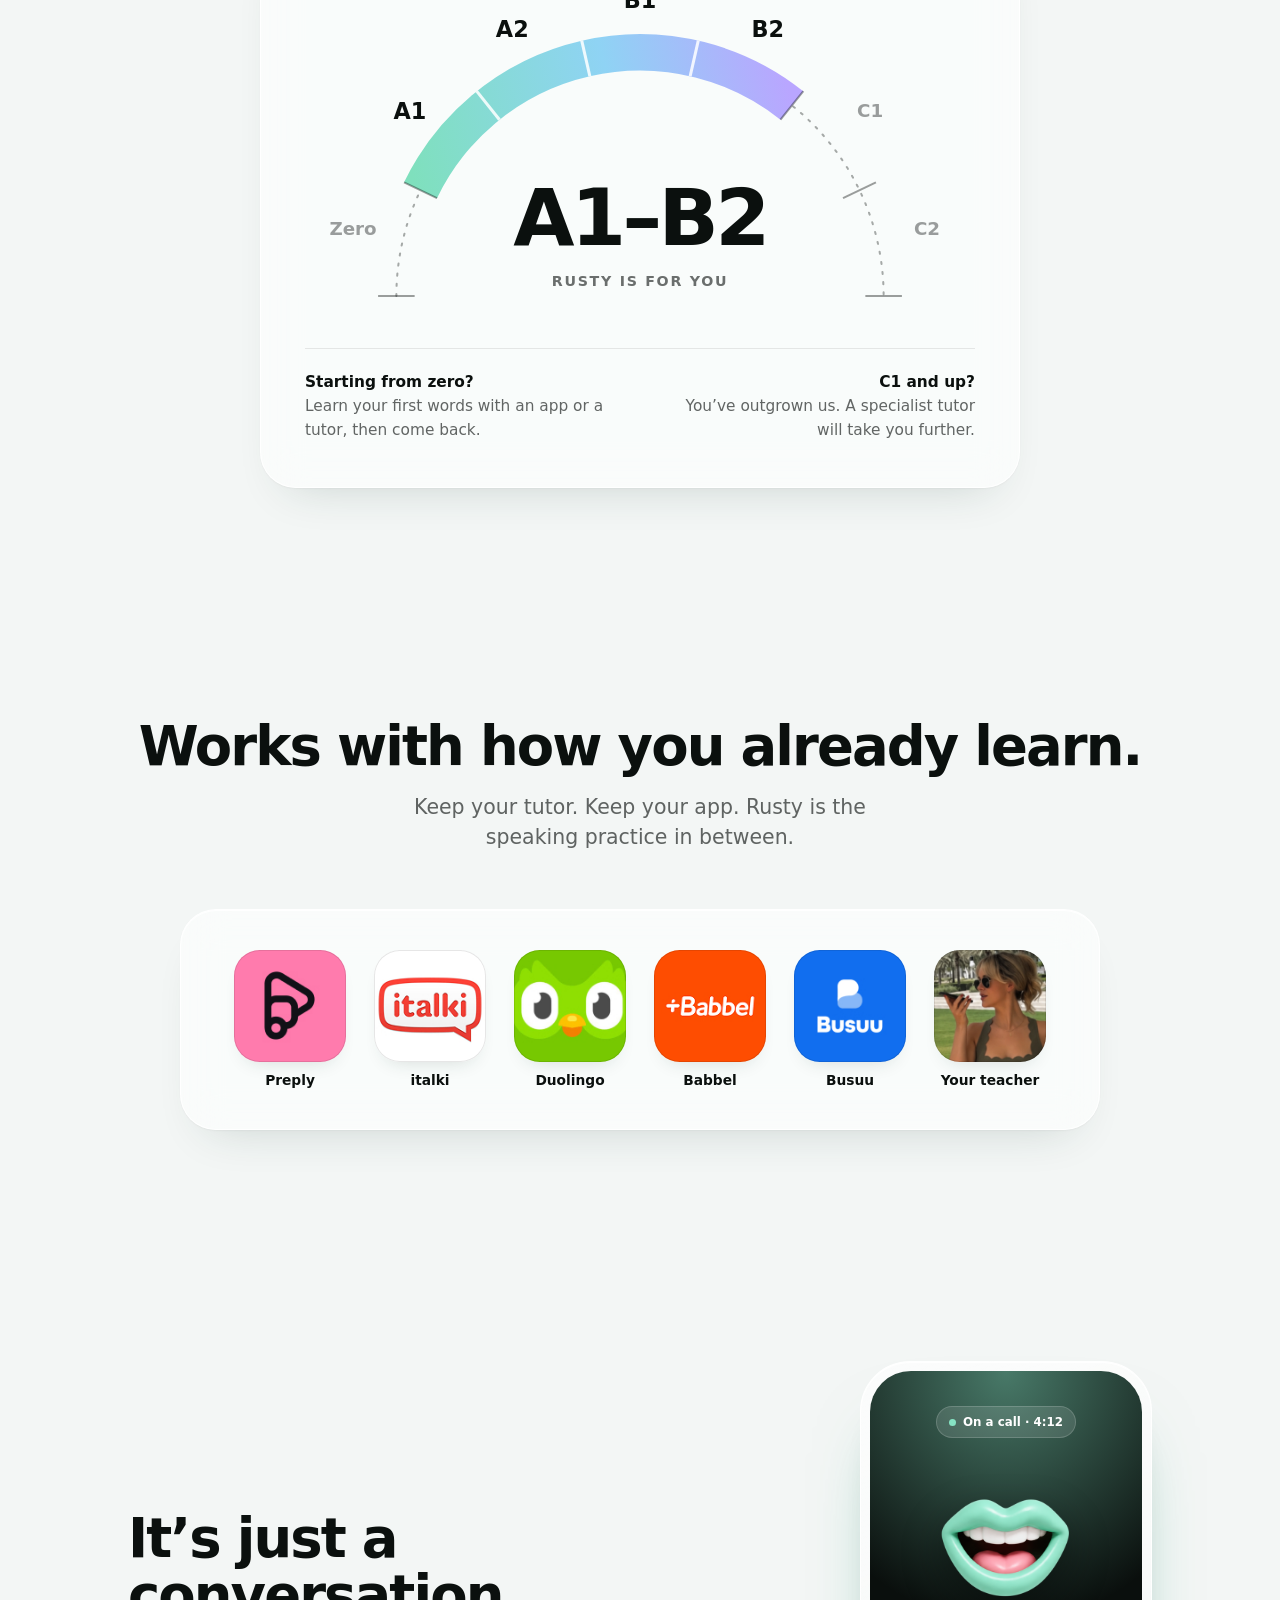
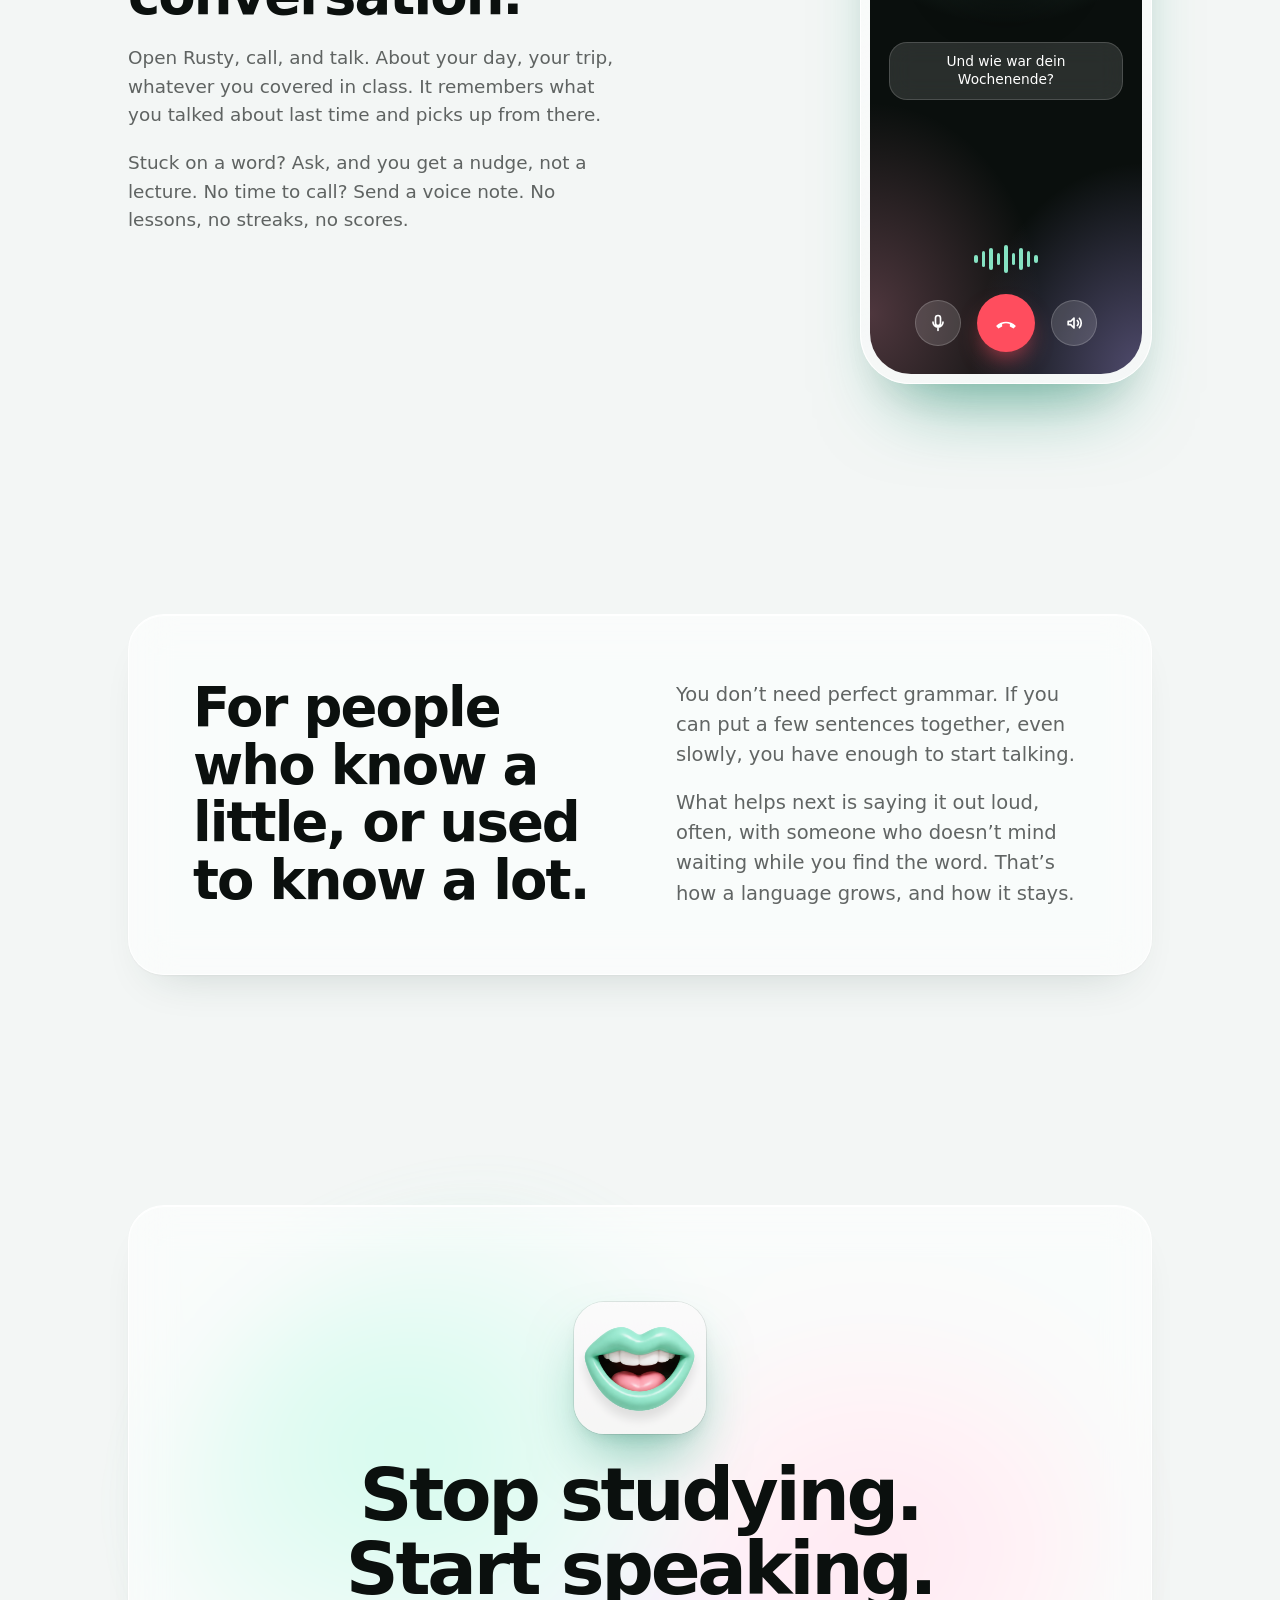
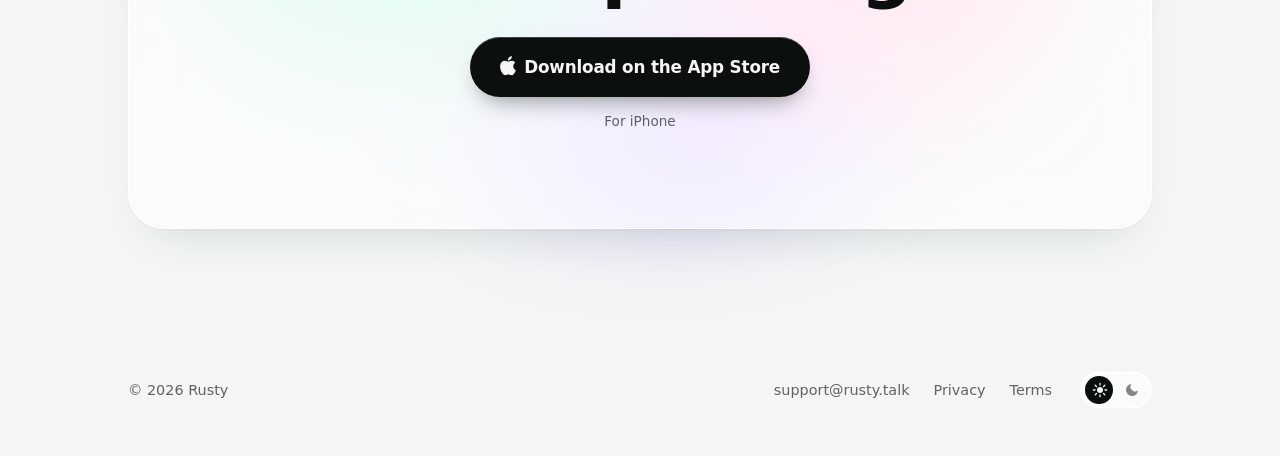
==== commit cebb85bf: "Redesign the site with a glass look, the new app icon and the app's artwork Soft colour washes behin" ====
--- a/index.html
+++ b/index.html
@@ -5,7 +5,7 @@
   <meta name="viewport" content="width=device-width, initial-scale=1">
   <title>Rusty · Stop studying. Start speaking.</title>
   <meta name="description" content="Your language isn’t gone. It’s just rusty. Rusty is someone to talk to in the language you’re learning or getting back, from A1 to B2. Between lessons, on long drives, before a trip. For iPhone.">
-  <meta name="theme-color" content="#ffffff">
+  <meta name="theme-color" content="#f3f6f5">
   <meta property="og:title" content="Rusty · Stop studying. Start speaking.">
   <meta property="og:description" content="Someone to talk to in the language you’re learning or getting back. Between lessons, on long drives, before a trip.">
   <meta property="og:type" content="website">
@@ -13,7 +13,7 @@
   <!-- TODO: add the Smart App Banner once the App Store ID exists:
        <meta name="apple-itunes-app" content="app-id=XXXXXXXXXX"> -->
   <link rel="icon" type="image/png" href="rusty_appicon.png">
-  <link rel="apple-touch-icon" href="rusty_appicon.png">
+  <link rel="apple-touch-icon" href="art/touch-icon.png">
   <link rel="stylesheet" href="styles.css">
   <!-- Set the theme before first paint so there's no flash. Saved choice wins, otherwise follow the system. -->
   <script>
@@ -37,7 +37,7 @@
 
   <header class="nav">
     <a class="brand" href="#top" aria-label="Rusty, back to top">
-      <img src="rusty_appicon.png" alt="" width="32" height="32">
+      <img src="rusty_appicon.png" alt="" width="34" height="34">
       <img class="brand__word" src="rustywordmark.svg" alt="" width="895" height="339">
     </a>
     <div class="nav__actions">
@@ -50,11 +50,22 @@
 
     <!-- Hero: say who it's for, not what it does -->
     <section class="hero">
+      <!-- Decorative mouths from the app, drifting behind the hero. -->
+      <div class="floaters" aria-hidden="true">
+        <span class="floater f1" style="--d:18"><img src="art/mouth03.png" alt="" width="280" height="280"></span>
+        <span class="floater f2" style="--d:-26"><img src="art/mouth09.png" alt="" width="280" height="280"></span>
+        <span class="floater f3" style="--d:34"><img src="art/mouth11.png" alt="" width="280" height="280"></span>
+        <span class="floater f4" style="--d:-14"><img src="art/mouth13.png" alt="" width="280" height="280"></span>
+        <span class="floater f5" style="--d:22"><img src="art/mouth05.png" alt="" width="280" height="280"></span>
+        <span class="floater f6" style="--d:-30"><img src="art/mouth06.png" alt="" width="280" height="280"></span>
+      </div>
+
       <img class="hero__icon" src="rusty_appicon.png" alt="Rusty app icon" width="120" height="120">
+      <p class="chip"><span class="chip__dot"></span>Speaking practice for iPhone</p>
       <h1>Your language isn’t gone.<br>It’s just <img class="wordmark" src="rustywordmark.svg" alt="Rusty" width="895" height="339">.</h1>
       <p class="sub">Rusty is someone to talk to in the language you’re learning or getting back. Call anytime: between lessons, on long drives, before a trip.</p>
-      <a class="btn btn--store" href="#"><svg class="btn__apple" aria-hidden="true" focusable="false"><use href="#apple-logo"/></svg>Download on the App Store</a>
-      <p class="small">For iPhone</p>
+      <a class="btn btn--store btn--lg" id="hero-cta" href="#"><svg class="btn__apple" aria-hidden="true" focusable="false"><use href="#apple-logo"/></svg>Download on the App Store</a>
+      <p class="small">For iPhone · A1 to B2</p>
     </section>
 
     <!-- The people it helps: a horizontal, snap-scrolling row -->
@@ -76,29 +87,82 @@
           <figure class="photo" data-brief="Photo: someone closing a laptop after an online lesson, phone already in hand.">
             <img src="phone.jpg" alt="A woman at a café table with her laptop open, smiling and gesturing as she talks on her phone." loading="lazy">
           </figure>
-          <h3>“Great class on Tuesday. Gone by Friday.”</h3>
-          <p>Talk it through between lessons, and it stays.</p>
+          <div class="card__cap">
+            <h3>“Great class on Tuesday. Gone by Friday.”</h3>
+            <p>Talk it through between lessons, and it stays.</p>
+          </div>
         </li>
         <li class="card">
           <figure class="photo" data-brief="Photo: driver on an open highway, phone in a dashboard mount, talking.">
             <img src="driving.jpg" alt="A driver on a palm-lined highway, one hand on the wheel and one gesturing mid-conversation, his phone in a dashboard mount." loading="lazy">
           </figure>
-          <h3>“My commute is dead time.”</h3>
-          <p>Phone in the mount, eyes on the road. Make a quick call and put the drive to use.</p>
+          <div class="card__cap">
+            <h3>“My commute is dead time.”</h3>
+            <p>Phone in the mount, eyes on the road. Make a quick call and put the drive to use.</p>
+          </div>
         </li>
         <li class="card">
           <figure class="photo" data-brief="Photo: someone packing a suitcase, earbuds in, talking and smiling.">
             <img src="traveling.jpg" alt="A woman packs a suitcase with an earbud in, smiling and talking." loading="lazy">
           </figure>
-          <h3>“I fly out in six weeks.”</h3>
-          <p>A little every day, and you land ready to speak.</p>
+          <div class="card__cap">
+            <h3>“I fly out in six weeks.”</h3>
+            <p>A little every day, and you land ready to speak.</p>
+          </div>
         </li>
         <li class="card">
           <figure class="photo" data-brief="Photo: a lively family dinner, one person leaning in and laughing along.">
             <img src="family.jpg" alt="Friends sit around a table in a sunny garden, in the middle of a lively conversation." loading="lazy">
           </figure>
-          <h3>“My in-laws are lovely. I mostly nod.”</h3>
-          <p>Next dinner, join the conversation instead of watching it.</p>
+          <div class="card__cap">
+            <h3>“My in-laws are lovely. I mostly nod.”</h3>
+            <p>Next dinner, join the conversation instead of watching it.</p>
+          </div>
+        </li>
+      </ul>
+      <div class="dots" id="story-dots" aria-hidden="true"></div>
+    </section>
+
+    <!-- What's in the app, with its own artwork -->
+    <section class="features" aria-labelledby="features-title">
+      <h2 id="features-title" class="reveal">One teacher. Many ways to keep talking.</h2>
+      <p class="lede reveal" style="--i:1">A call when you have time, a voice note when you don’t.</p>
+
+      <ul class="bento" data-stagger>
+        <li class="feat feat--lg glass">
+          <img class="feat__art" src="art/call.png" alt="" width="384" height="384" loading="lazy">
+          <div class="feat__text">
+            <h3>Call anytime</h3>
+            <p>Open Rusty and talk. About your day, your trip, whatever you covered in class. Even five minutes counts.</p>
+          </div>
+        </li>
+        <li class="feat feat--lg glass">
+          <img class="feat__art" src="art/teachercalls.png" alt="" width="384" height="384" loading="lazy">
+          <div class="feat__text">
+            <h3>Your teacher calls you</h3>
+            <p>Some days your phone rings and it’s your teacher. Pick up and talk, like you would with a friend.</p>
+          </div>
+        </li>
+        <li class="feat glass">
+          <img class="feat__art" src="art/voicenotes.png" alt="" width="384" height="384" loading="lazy">
+          <div class="feat__text">
+            <h3>Voice notes</h3>
+            <p>A short voice note each day. Answer out loud whenever you have a minute.</p>
+          </div>
+        </li>
+        <li class="feat glass">
+          <img class="feat__art" src="art/afterclass.png" alt="" width="384" height="384" loading="lazy">
+          <div class="feat__text">
+            <h3>After Class <span class="tag">Pro</span></h3>
+            <p>Record your lesson. Rusty keeps the new words, the corrections and the homework, and brings them back until they stick.</p>
+          </div>
+        </li>
+        <li class="feat glass">
+          <img class="feat__art" src="art/privacy.png" alt="" width="384" height="384" loading="lazy">
+          <div class="feat__text">
+            <h3>Private by default</h3>
+            <p>Your voice isn’t kept unless you choose. No ads, no selling your data. <a href="privacy.html">How it works</a></p>
+          </div>
         </li>
       </ul>
     </section>
@@ -106,11 +170,18 @@
     <!-- Who it's for: a half-circle level gauge, A1 to B2 highlighted -->
     <section class="fit" aria-labelledby="fit-title">
       <h2 id="fit-title" class="reveal">Built for A1 to B2.</h2>
-      <p class="fit__lede reveal" style="--i:1">Past your first words, not yet fluent. That’s where talking helps the most.</p>
-
-      <figure class="gauge" data-reveal>
+      <p class="lede reveal" style="--i:1">Past your first words, not yet fluent. That’s where talking helps the most.</p>
+
+      <figure class="gauge glass" data-reveal>
         <svg class="gauge__svg" viewBox="-30 -24 660 340" role="img" aria-labelledby="gauge-title">
           <title id="gauge-title">A scale of language levels from zero to C2. Rusty covers A1, A2, B1 and B2.</title>
+          <defs>
+            <linearGradient id="gauge-grad" x1="80" y1="200" x2="450" y2="110" gradientUnits="userSpaceOnUse">
+              <stop offset="0" stop-color="#7fe0bd"/>
+              <stop offset="0.55" stop-color="#8fd3f4"/>
+              <stop offset="1" stop-color="#b9a6ff"/>
+            </linearGradient>
+          </defs>
           <!-- Full scale, zero to C2 -->
           <path class="gauge__track" d="M60 300 A240 240 0 0 1 540 300" />
           <!-- Rusty's range, A1 to B2. Draws itself in when scrolled into view. -->
@@ -153,8 +224,8 @@
          <img src="icons/name.jpg" alt=""> inside .app__icon (it covers the placeholder letter). -->
     <section class="pair" aria-labelledby="pair-title">
       <h2 id="pair-title" class="reveal">Works with how you already learn.</h2>
-      <p class="pair__lede reveal" style="--i:1">Keep your tutor. Keep your app. Rusty is the speaking practice in between.</p>
-      <ul class="apps" aria-label="Works alongside" data-stagger>
+      <p class="lede reveal" style="--i:1">Keep your tutor. Keep your app. Rusty is the speaking practice in between.</p>
+      <ul class="apps glass" aria-label="Works alongside" data-stagger>
         <li class="app">
           <span class="app__icon" data-initial="P" aria-hidden="true"><img src="icons/preply.jpg" alt="" width="120" height="120" loading="lazy"></span>
           <span class="app__name">Preply</span>
@@ -189,26 +260,48 @@
         <p class="reveal" style="--i:1">Open Rusty, call, and talk. About your day, your trip, whatever you covered in class. It remembers what you talked about last time and picks up from there.</p>
         <p class="reveal" style="--i:2">Stuck on a word? Ask, and you get a nudge, not a lecture. No time to call? Send a voice note. No lessons, no streaks, no scores.</p>
       </div>
+      <!-- An illustration of a call. If videos/how-it-works.mp4 exists, the recording plays on top of it. -->
       <div class="phone reveal reveal--scale" style="--i:1">
-        <video src="videos/how-it-works.mp4" muted loop playsinline preload="metadata" aria-label="A call with Rusty on iPhone"></video>
+        <div class="phone__screen">
+          <div class="call" aria-hidden="true">
+            <p class="call__status"><span class="call__live"></span>On a call · 4:12</p>
+            <div class="call__face">
+              <span class="call__ring"></span>
+              <span class="call__ring"></span>
+              <img src="art/good.png" alt="" width="384" height="384" loading="lazy">
+            </div>
+            <p class="call__bubble">Und wie war dein Wochenende?</p>
+            <div class="call__wave"><i></i><i></i><i></i><i></i><i></i><i></i><i></i><i></i><i></i></div>
+            <div class="call__controls">
+              <span class="call__btn"><svg viewBox="0 0 24 24" aria-hidden="true"><path d="M12 3a3 3 0 0 0-3 3v6a3 3 0 0 0 6 0V6a3 3 0 0 0-3-3zM6 11a6 6 0 0 0 12 0M12 17v4" fill="none" stroke="currentColor" stroke-width="2" stroke-linecap="round" stroke-linejoin="round"/></svg></span>
+              <span class="call__btn call__btn--end"><svg viewBox="0 0 24 24" aria-hidden="true"><path d="M3.5 14.5c5-4.7 12-4.7 17 0l-2 2.2-3.2-1.6v-2.3a9 9 0 0 0-6.600 0v2.300l-3.200 1.600z" fill="currentColor"/></svg></span>
+              <span class="call__btn"><svg viewBox="0 0 24 24" aria-hidden="true"><path d="M5 10v4h3l4 4V6l-4 4zM16 9a4 4 0 0 1 0 6M18.500 6.500a8 8 0 0 1 0 11" fill="none" stroke="currentColor" stroke-width="2" stroke-linecap="round" stroke-linejoin="round"/></svg></span>
+            </div>
+          </div>
+          <video src="videos/how-it-works.mp4" muted loop playsinline preload="metadata" aria-label="A call with Rusty on iPhone"></video>
+        </div>
       </div>
     </section>
 
     <!-- Who, in one paragraph -->
     <section class="intro">
-      <h2 class="reveal">For people who know a little, or used to know a lot.</h2>
-      <div class="intro__text">
-        <p class="reveal" style="--i:1">You don’t need perfect grammar. If you can put a few sentences together, even slowly, you have enough to start talking.</p>
-        <p class="reveal" style="--i:2">What helps next is saying it out loud, often, with someone who doesn’t mind waiting while you find the word. That’s how a language grows, and how it stays.</p>
+      <div class="intro__card glass">
+        <h2 class="reveal">For people who know a little, or used to know a lot.</h2>
+        <div class="intro__text">
+          <p class="reveal" style="--i:1">You don’t need perfect grammar. If you can put a few sentences together, even slowly, you have enough to start talking.</p>
+          <p class="reveal" style="--i:2">What helps next is saying it out loud, often, with someone who doesn’t mind waiting while you find the word. That’s how a language grows, and how it stays.</p>
+        </div>
       </div>
     </section>
 
     <!-- Closing -->
     <section class="closing">
-      <img class="hero__icon reveal reveal--scale" src="rusty_appicon.png" alt="" width="120" height="120">
-      <h2 class="reveal" style="--i:1">Stop studying.<br>Start speaking.</h2>
-      <a class="btn btn--store reveal" style="--i:2" href="#"><svg class="btn__apple" aria-hidden="true" focusable="false"><use href="#apple-logo"/></svg>Download on the App Store</a>
-      <p class="small reveal" style="--i:3">For iPhone</p>
+      <div class="closing__card glass">
+        <img class="hero__icon reveal reveal--scale" src="rusty_appicon.png" alt="" width="120" height="120">
+        <h2 class="reveal" style="--i:1">Stop studying.<br>Start speaking.</h2>
+        <a class="btn btn--store btn--lg reveal" id="closing-cta" style="--i:2" href="#"><svg class="btn__apple" aria-hidden="true" focusable="false"><use href="#apple-logo"/></svg>Download on the App Store</a>
+        <p class="small reveal" style="--i:3">For iPhone</p>
+      </div>
     </section>
   </main>
 
@@ -227,6 +320,13 @@
     </div>
   </footer>
 
+  <!-- Phones only: a download bar that slides up once the first button has scrolled away. -->
+  <div class="dock" id="dock">
+    <img src="rusty_appicon.png" alt="" width="40" height="40">
+    <div class="dock__text"><strong>Rusty</strong><span>Stop studying. Start speaking.</span></div>
+    <a class="btn btn--small btn--store" href="#" tabindex="-1"><svg class="btn__apple" aria-hidden="true" focusable="false"><use href="#apple-logo"/></svg>Get</a>
+  </div>
+
   <script src="script.js"></script>
 </body>
 </html>
--- a/styles.css
+++ b/styles.css
@@ -1,52 +1,127 @@
-/* Monochrome only, in light and dark. Serif titles (New York on Apple), system sans for text. No italics. */
+/* Rusty. Soft colour behind frosted glass, in light and dark.
+   Colours come from the app icon (mint lips) and the app's pastel artwork. */
 :root {
-  --ink: #000;
-  --paper: #fff;
-  --font: -apple-system, BlinkMacSystemFont, system-ui, "Helvetica Neue", Helvetica, Arial, sans-serif;
-  /* ui-serif is New York in Safari. Other browsers fall back to Georgia. */
-  --serif: ui-serif, "New York", Georgia, "Times New Roman", serif;
-  --wrap: 1080px;
-  --pad: clamp(20px, 5vw, 48px);
-  --section: clamp(72px, 11vw, 140px);
+  --bg: #f3f6f5;
+  --ink: #0b100e;
+  --muted: rgba(11, 16, 14, 0.64);
+  --hair: rgba(11, 16, 14, 0.09);
+
+  --mint: #86e3c3;
+  --mint-ink: #0b8a66;
+  --pink: #ff9dbb;
+  --blue: #8fb8ff;
+  --violet: #b9a6ff;
+
+  /* Glass */
+  --glass: rgba(255, 255, 255, 0.58);
+  --glass-strong: rgba(255, 255, 255, 0.74);
+  --glass-edge: rgba(255, 255, 255, 0.9);
+  --glass-shine: rgba(255, 255, 255, 0.95);
+  --shadow: rgba(24, 60, 48, 0.2);
+  --blur: saturate(180%) blur(22px);
+
+  /* Background colour washes */
+  --wash-a: rgba(134, 227, 195, 0.55);
+  --wash-b: rgba(255, 157, 187, 0.34);
+  --wash-c: rgba(185, 166, 255, 0.34);
+  --wash-d: rgba(143, 184, 255, 0.3);
+
+  --font: -apple-system, BlinkMacSystemFont, "SF Pro Display", "SF Pro Text", system-ui, "Inter", "Helvetica Neue", Helvetica, Arial, sans-serif;
+  --wrap: 1120px;
+  --pad: clamp(16px, 5vw, 48px);
+  --section: clamp(52px, 9vw, 120px);
+  --radius: clamp(24px, 3.4vw, 36px);
   --ease: cubic-bezier(0.22, 1, 0.36, 1);
   color-scheme: light;
 }
 :root[data-theme="dark"] {
-  --ink: #fff;
-  --paper: #000;
+  --bg: #060908;
+  --ink: #f1f6f4;
+  --muted: rgba(241, 246, 244, 0.64);
+  --hair: rgba(255, 255, 255, 0.1);
+  --mint-ink: #8fe6c8;
+  --glass: rgba(255, 255, 255, 0.055);
+  --glass-strong: rgba(20, 26, 24, 0.66);
+  --glass-edge: rgba(255, 255, 255, 0.12);
+  --glass-shine: rgba(255, 255, 255, 0.16);
+  --shadow: rgba(0, 0, 0, 0.6);
+  --wash-a: rgba(134, 227, 195, 0.2);
+  --wash-b: rgba(255, 157, 187, 0.12);
+  --wash-c: rgba(185, 166, 255, 0.15);
+  --wash-d: rgba(143, 184, 255, 0.12);
   color-scheme: dark;
 }
 /* No JavaScript: still follow the system setting. */
 @media (prefers-color-scheme: dark) {
-  :root:not([data-theme]) { --ink: #fff; --paper: #000; color-scheme: dark; }
+  :root:not([data-theme]) {
+    --bg: #060908;
+    --ink: #f1f6f4;
+    --muted: rgba(241, 246, 244, 0.64);
+    --hair: rgba(255, 255, 255, 0.1);
+    --mint-ink: #8fe6c8;
+    --glass: rgba(255, 255, 255, 0.055);
+    --glass-strong: rgba(20, 26, 24, 0.66);
+    --glass-edge: rgba(255, 255, 255, 0.12);
+    --glass-shine: rgba(255, 255, 255, 0.16);
+    --shadow: rgba(0, 0, 0, 0.6);
+    --wash-a: rgba(134, 227, 195, 0.2);
+    --wash-b: rgba(255, 157, 187, 0.12);
+    --wash-c: rgba(185, 166, 255, 0.15);
+    --wash-d: rgba(143, 184, 255, 0.12);
+    color-scheme: dark;
+  }
 }
 
 *, *::before, *::after { box-sizing: border-box; font-style: normal; }
-html { scroll-behavior: smooth; -webkit-text-size-adjust: 100%; }
+html { scroll-behavior: smooth; -webkit-text-size-adjust: 100%; background: var(--bg); }
 body {
+  position: relative;
   margin: 0;
-  background: var(--paper);
+  min-height: 100vh;
+  min-height: 100svh;
+  /* No background here: the page colour is on <html>, so the washes below can sit behind the content. */
   color: var(--ink);
   font-family: var(--font);
   font-size: 17px;
   line-height: 1.55;
   -webkit-font-smoothing: antialiased;
+  -webkit-tap-highlight-color: transparent;
+  overflow-x: clip;
+}
+/* The colour behind the glass: soft washes that stay put while the page scrolls. */
+body::before {
+  content: "";
+  position: fixed;
+  top: 0;
+  left: 0;
+  right: 0;
+  height: 100lvh;
+  min-height: 100%;
+  z-index: -1;
+  pointer-events: none;
+  background:
+    radial-gradient(70vmax 60vmax at 8% -12%, var(--wash-a), transparent 62%),
+    radial-gradient(60vmax 55vmax at 104% 6%, var(--wash-b), transparent 60%),
+    radial-gradient(70vmax 60vmax at 96% 104%, var(--wash-c), transparent 62%),
+    radial-gradient(60vmax 50vmax at -6% 86%, var(--wash-d), transparent 60%);
 }
 h1, h2, h3, p, ul, ol, figure { margin: 0; padding: 0; }
 ul, ol { list-style: none; }
+img { max-width: 100%; }
 a { color: inherit; }
 a:focus-visible, button:focus-visible, .track:focus-visible { outline: 2px solid var(--ink); outline-offset: 3px; }
 
 /* Type */
 h1, h2, h3 {
-  font-family: var(--serif);
-  font-weight: 600;
-  letter-spacing: -0.015em;
+  font-family: var(--font);
+  font-weight: 700;
+  letter-spacing: -0.035em;
   text-wrap: balance;
 }
-h1 { font-size: clamp(2.6rem, 7.5vw, 5.5rem); line-height: 1.04; }
-h2 { font-size: clamp(2rem, 4.6vw, 3.6rem); line-height: 1.08; }
-h3 { font-size: clamp(1.5rem, 2.8vw, 2.2rem); line-height: 1.15; letter-spacing: -0.01em; }
+h1 { font-size: clamp(2.5rem, 8.4vw, 5.4rem); line-height: 1.02; letter-spacing: -0.045em; }
+h2 { font-size: clamp(1.9rem, 5vw, 3.4rem); line-height: 1.06; }
+h3 { font-size: 1.25rem; line-height: 1.2; letter-spacing: -0.02em; }
+p { text-wrap: pretty; }
 /* Wordmark sits inline in the headline. The SVG's baseline is ~24% above its bottom edge,
    so it is dropped by that amount to line up with the surrounding text. */
 .wordmark {
@@ -54,55 +129,107 @@
   height: 0.92em;
   width: auto;
   vertical-align: -0.22em;
-  filter: brightness(0); /* the file is #0F0F0F; this makes it match the pure black headline */
+  filter: brightness(0);
 }
 :root[data-theme="dark"] .wordmark { filter: brightness(0) invert(1); }
 @media (prefers-color-scheme: dark) {
   :root:not([data-theme]) .wordmark { filter: brightness(0) invert(1); }
 }
-.sub { font-size: clamp(1.1rem, 1.7vw, 1.3rem); max-width: 36ch; margin: 1.4rem auto 0; }
-.small { font-size: 0.85rem; margin-top: 0.9rem; }
-.eyebrow {
-  font-size: 0.78rem;
+.sub, .lede {
+  font-size: clamp(1.06rem, 1.7vw, 1.28rem);
+  line-height: 1.5;
+  color: var(--muted);
+}
+.sub { max-width: 37ch; margin: 1.3rem auto 0; }
+.lede { max-width: 40ch; margin: 1rem auto 0; }
+.small { font-size: 0.85rem; margin-top: 0.9rem; color: var(--muted); }
+
+/* Glass surface */
+.glass {
+  background: var(--glass);
+  -webkit-backdrop-filter: var(--blur);
+  backdrop-filter: var(--blur);
+  border: 1px solid var(--glass-edge);
+  border-radius: var(--radius);
+  box-shadow:
+    inset 0 1px 0 var(--glass-shine),
+    0 1px 2px rgba(0, 0, 0, 0.04),
+    0 24px 48px -28px var(--shadow);
+}
+
+/* Small pill label */
+.chip {
+  display: inline-flex;
+  align-items: center;
+  gap: 8px;
+  padding: 7px 14px 7px 11px;
+  border-radius: 999px;
+  font-size: 0.82rem;
   font-weight: 600;
-  letter-spacing: 0.12em;
+  letter-spacing: -0.005em;
+  background: var(--glass);
+  -webkit-backdrop-filter: var(--blur);
+  backdrop-filter: var(--blur);
+  border: 1px solid var(--glass-edge);
+  box-shadow: inset 0 1px 0 var(--glass-shine), 0 8px 20px -14px var(--shadow);
+}
+.chip__dot {
+  width: 8px;
+  height: 8px;
+  border-radius: 50%;
+  background: var(--mint);
+  box-shadow: 0 0 0 4px color-mix(in srgb, var(--mint) 30%, transparent);
+}
+.tag {
+  display: inline-block;
+  margin-left: 6px;
+  padding: 2px 8px;
+  border-radius: 999px;
+  font-size: 0.68rem;
+  font-weight: 700;
+  letter-spacing: 0.04em;
   text-transform: uppercase;
-  margin-bottom: 1rem;
-}
-
-/* Nav */
+  vertical-align: 0.18em;
+  color: #0b2a20;
+  background: var(--mint);
+}
+
+/* Nav: a floating glass pill */
 .nav {
   position: sticky;
-  top: 0;
-  z-index: 10;
+  top: 10px;
+  z-index: 20;
   display: flex;
   align-items: center;
   justify-content: space-between;
-  padding: 14px var(--pad);
-  background: var(--paper);
+  width: min(var(--wrap), calc(100% - 20px));
+  margin: 10px auto 0;
+  padding: 7px 7px 7px 10px;
+  border-radius: 999px;
+  background: var(--glass);
+  -webkit-backdrop-filter: var(--blur);
+  backdrop-filter: var(--blur);
+  border: 1px solid var(--glass-edge);
+  box-shadow: inset 0 1px 0 var(--glass-shine), 0 10px 30px -22px var(--shadow);
   transition: background 0.35s ease, box-shadow 0.35s ease;
 }
 .nav.is-scrolled {
-  background: color-mix(in srgb, var(--paper) 78%, transparent);
-  -webkit-backdrop-filter: saturate(180%) blur(16px);
-  backdrop-filter: saturate(180%) blur(16px);
-  box-shadow: 0 8px 24px -16px color-mix(in srgb, var(--ink) 30%, transparent);
+  background: var(--glass-strong);
+  box-shadow: inset 0 1px 0 var(--glass-shine), 0 16px 36px -18px var(--shadow);
 }
 .brand {
   display: flex;
   align-items: center;
-  gap: 10px;
-  font-weight: 700;
-  font-size: 1.15rem;
-  letter-spacing: -0.02em;
+  gap: 9px;
   text-decoration: none;
 }
-.brand img { border-radius: 22%; }
+.brand img { width: 34px; height: 34px; border-radius: 26%; box-shadow: 0 0 0 1px var(--hair), 0 4px 10px -4px var(--shadow); }
 /* Wordmark in the nav: same colour handling as the headline one. */
 .brand .brand__word {
-  height: 22px;
+  height: 21px;
   width: auto;
   border-radius: 0;
+  box-shadow: none;
   filter: brightness(0);
 }
 :root[data-theme="dark"] .brand .brand__word { filter: brightness(0) invert(1); }
@@ -111,25 +238,28 @@
 }
 .nav__actions { display: flex; align-items: center; gap: 10px; }
 
-/* Round icon buttons: theme toggle and carousel arrows */
-.theme-toggle, .arrow {
+/* Round icon buttons: carousel arrows */
+.arrow {
   display: grid;
   place-items: center;
-  width: 40px;
-  height: 40px;
+  width: 44px;
+  height: 44px;
   padding: 0;
-  border: 1px solid var(--ink);
   border-radius: 50%;
-  background: var(--paper);
   color: var(--ink);
   cursor: pointer;
-  transition: background 0.25s, color 0.25s, opacity 0.25s, transform 0.3s var(--ease);
-}
-.arrow:active:not(:disabled) { transform: scale(0.92); }
-.theme-toggle:hover, .arrow:hover:not(:disabled) { background: var(--ink); color: var(--paper); }
-.arrow:disabled { opacity: 0.3; cursor: default; }
-
-/* Light / dark switch, in the footer: a small pill with a sliding knob. */
+  background: var(--glass);
+  -webkit-backdrop-filter: var(--blur);
+  backdrop-filter: var(--blur);
+  border: 1px solid var(--glass-edge);
+  box-shadow: inset 0 1px 0 var(--glass-shine), 0 10px 22px -14px var(--shadow);
+  transition: background 0.25s, opacity 0.25s, transform 0.3s var(--ease);
+}
+.arrow:hover:not(:disabled) { background: var(--glass-strong); transform: scale(1.06); }
+.arrow:active:not(:disabled) { transform: scale(0.94); }
+.arrow:disabled { opacity: 0.35; cursor: default; }
+
+/* Light / dark switch, in the footer: a glass pill with a sliding knob. */
 .theme-toggle {
   position: relative;
   display: flex;
@@ -138,22 +268,26 @@
   height: 36px;
   padding: 3px;
   border-radius: 999px;
-  border-color: color-mix(in srgb, var(--ink) 22%, transparent);
-  background: transparent;
-}
-.theme-toggle:hover { background: transparent; color: var(--ink); }
+  color: var(--ink);
+  cursor: pointer;
+  background: var(--glass);
+  -webkit-backdrop-filter: var(--blur);
+  backdrop-filter: var(--blur);
+  border: 1px solid var(--glass-edge);
+  box-shadow: inset 0 1px 0 var(--glass-shine);
+}
 .theme-toggle::before {
   content: "";
   position: absolute;
   top: 3px;
-  left: 5px;
+  left: 4px;
   width: 28px;
   height: 28px;
   border-radius: 50%;
   background: var(--ink);
   transition: transform 0.5s var(--ease);
 }
-:root[data-theme="dark"] .theme-toggle::before { transform: translateX(32px); }
+:root[data-theme="dark"] .theme-toggle::before { transform: translateX(34px); }
 .theme-toggle svg {
   position: relative;
   flex: none;
@@ -161,105 +295,148 @@
   height: 28px;
   padding: 6px 8px;
   opacity: 0.5;
-  transition: color 0.4s ease, opacity 0.4s ease, transform 0.5s var(--ease);
-}
-.theme-toggle .icon-sun { color: var(--paper); opacity: 1; }
+  transition: color 0.4s ease, opacity 0.4s ease;
+}
+.theme-toggle .icon-sun { color: var(--bg); opacity: 1; }
 :root[data-theme="dark"] .theme-toggle .icon-sun { color: var(--ink); opacity: 0.5; }
-:root[data-theme="dark"] .theme-toggle .icon-moon { color: var(--paper); opacity: 1; }
-.theme-toggle:active::before { transform: scale(0.9); }
-:root[data-theme="dark"] .theme-toggle:active::before { transform: translateX(32px) scale(0.9); }
+:root[data-theme="dark"] .theme-toggle .icon-moon { color: var(--bg); opacity: 1; }
 .footer__end { display: flex; flex-wrap: wrap; align-items: center; gap: 16px 28px; }
 
 /* Button */
 .btn {
+  position: relative;
   display: inline-block;
   background: var(--ink);
-  color: var(--paper);
-  border: 2px solid var(--ink);
+  color: var(--bg);
+  border: 0;
   border-radius: 999px;
-  padding: 0.85em 1.6em;
+  padding: 0.85em 1.55em;
   font-weight: 600;
+  letter-spacing: -0.01em;
   text-decoration: none;
-  transition: background 0.25s, color 0.25s, transform 0.3s var(--ease), box-shadow 0.3s var(--ease);
-}
-.btn:hover { background: var(--paper); color: var(--ink); transform: translateY(-2px); box-shadow: 0 10px 24px -10px color-mix(in srgb, var(--ink) 45%, transparent); }
-.btn:active { transform: translateY(0) scale(0.97); box-shadow: none; }
-.btn--small { padding: 0.45em 1.1em; font-size: 0.9rem; }
+  box-shadow:
+    inset 0 1px 0 rgba(255, 255, 255, 0.22),
+    0 12px 26px -12px color-mix(in srgb, var(--ink) 55%, transparent);
+  transition: transform 0.3s var(--ease), box-shadow 0.3s var(--ease);
+}
+.btn:hover {
+  transform: translateY(-2px);
+  box-shadow:
+    inset 0 1px 0 rgba(255, 255, 255, 0.22),
+    0 18px 34px -12px color-mix(in srgb, var(--mint-ink) 70%, transparent);
+}
+.btn:active { transform: translateY(0) scale(0.97); }
+.btn--small { padding: 0.62em 1.15em; font-size: 0.9rem; }
+.btn--lg { padding: 1em 1.8em; font-size: 1.05rem; }
 /* App Store buttons carry the Apple logo, which follows the button's text colour. */
 .btn--store { display: inline-flex; align-items: center; justify-content: center; gap: 0.5em; }
 .btn__apple { flex: none; width: 0.95em; height: 1.15em; fill: currentColor; margin-top: -0.12em; }
 
 /* Shared section frame */
-.hero, .intro, .stories, .how, .fit, .pair, .closing {
+.hero, .intro, .stories, .features, .how, .fit, .pair, .closing {
   max-width: var(--wrap);
   margin: 0 auto;
   padding: var(--section) var(--pad);
 }
+.features, .fit, .pair { text-align: center; }
 
 /* Hero + closing */
-.hero, .closing {
+.hero, .closing__card {
   display: flex;
   flex-direction: column;
   align-items: center;
   text-align: center;
 }
-.hero { padding-top: clamp(48px, 8vw, 96px); }
-.hero__icon { width: 120px; height: 120px; border-radius: 22%; margin-bottom: 2rem; }
-/* Soft shadow under the hero icon. A faint glow in dark mode, where a dark shadow would vanish. */
-.hero .hero__icon { box-shadow: 0 18px 40px -12px rgba(0, 0, 0, 0.22), 0 4px 12px rgba(0, 0, 0, 0.08); }
-:root[data-theme="dark"] .hero .hero__icon { box-shadow: 0 18px 44px -12px rgba(255, 255, 255, 0.16), 0 0 0 1px rgba(255, 255, 255, 0.06); }
-@media (prefers-color-scheme: dark) {
-  :root:not([data-theme]) .hero .hero__icon { box-shadow: 0 18px 44px -12px rgba(255, 255, 255, 0.16), 0 0 0 1px rgba(255, 255, 255, 0.06); }
-}
-.hero .btn, .closing .btn { margin-top: 2.2rem; }
-
-/* Intro */
-.intro {
+.hero {
+  position: relative;
+  padding-top: clamp(36px, 7vw, 84px);
+  padding-bottom: clamp(40px, 7vw, 96px);
+}
+.hero > :not(.floaters) { position: relative; z-index: 1; }
+.hero__icon {
+  width: clamp(104px, 14vw, 132px);
+  height: auto;
+  aspect-ratio: 1;
+  border-radius: 23%;
+  margin-bottom: 1.5rem;
+  box-shadow:
+    0 0 0 1px var(--hair),
+    0 30px 60px -18px color-mix(in srgb, var(--mint-ink) 55%, transparent),
+    0 8px 18px -8px var(--shadow);
+}
+.hero .chip { margin-bottom: 1.3rem; }
+.hero .btn, .closing .btn { margin-top: 2rem; }
+
+/* Mouths drifting around the hero. Each sits in a span that follows the pointer a little;
+   the image inside bobs on its own. */
+.floaters { position: absolute; inset: 0; z-index: 0; pointer-events: none; }
+.floater {
+  position: absolute;
+  width: var(--s);
+  transform: translate3d(calc(var(--mx, 0) * var(--d, 0) * 1px), calc(var(--my, 0) * var(--d, 0) * 1px), 0);
+  transition: transform 0.9s var(--ease);
+}
+.floater img {
+  display: block;
+  width: 100%;
+  height: auto;
+  filter: drop-shadow(0 18px 18px rgba(20, 40, 34, 0.18));
+}
+.f1 { --s: clamp(64px, 12vw, 150px); left: 4%;  top: 6%;  rotate: -14deg; }
+.f2 { --s: clamp(58px, 11vw, 136px); right: 5%; top: 3%;  rotate: 12deg; }
+.f3 { --s: clamp(0px, 9vw, 112px);   left: 9%;  top: 54%; rotate: 10deg; }
+.f4 { --s: clamp(0px, 10vw, 128px);  right: 7%; top: 50%; rotate: -10deg; }
+.f5 { --s: clamp(44px, 7vw, 86px);   left: 22%; top: 20%; rotate: 18deg; opacity: 0.9; }
+.f6 { --s: clamp(46px, 7vw, 90px);   right: 21%; top: 24%; rotate: -16deg; opacity: 0.9; }
+.f5 img, .f6 img { filter: blur(1.5px) drop-shadow(0 12px 12px rgba(20, 40, 34, 0.14)); }
+
+/* Intro: one glass card */
+.intro__card {
   display: grid;
   grid-template-columns: 1fr 1fr;
-  gap: clamp(32px, 6vw, 80px);
-}
-.intro__text { display: grid; gap: 1.2rem; font-size: clamp(1.1rem, 1.7vw, 1.3rem); align-content: center; }
-
-/* Stories: one row of cards that scrolls sideways and snaps */
+  gap: clamp(24px, 6vw, 72px);
+  padding: clamp(26px, 5vw, 64px);
+}
+.intro__text { display: grid; gap: 1.1rem; font-size: clamp(1.06rem, 1.6vw, 1.22rem); align-content: center; color: var(--muted); }
+
+/* Stories: one row of photo cards that scrolls sideways and snaps */
 .stories__head {
   display: flex;
   align-items: flex-end;
   justify-content: space-between;
   gap: 24px;
-  margin-bottom: clamp(32px, 5vw, 56px);
+  margin-bottom: clamp(22px, 4vw, 44px);
 }
 .stories__nav { display: flex; gap: 10px; }
 .track {
   display: flex;
-  gap: 20px;
+  gap: clamp(12px, 1.8vw, 20px);
   overflow-x: auto;
   scroll-snap-type: x mandatory;
   scroll-padding-inline: var(--pad);
   /* Let cards run to the screen edge while staying aligned with the content. */
   margin-inline: calc(-1 * var(--pad));
-  padding: 4px var(--pad) 20px;
+  padding: 4px var(--pad) 28px;
   scrollbar-width: none;
   -webkit-overflow-scrolling: touch;
 }
 .track::-webkit-scrollbar { display: none; }
 .card {
-  flex: 0 0 clamp(260px, 31%, 330px);
+  position: relative;
+  flex: 0 0 clamp(270px, 31.6%, 340px);
   scroll-snap-align: start;
-}
-.card .photo { margin-bottom: 1.2rem; }
-.card .eyebrow { margin-bottom: 0.6rem; }
-.card h3 { font-size: 1.45rem; line-height: 1.2; }
-.card p:not(.eyebrow) { margin-top: 0.6rem; font-size: 1rem; }
-
-/* Photos are shown in full color. */
+  border-radius: var(--radius);
+  overflow: hidden;
+  isolation: isolate;
+  box-shadow: 0 0 0 1px var(--hair), 0 26px 44px -28px var(--shadow);
+  transform: translateZ(0);
+}
+/* Photos are shown in full colour, with the caption on frosted glass over them. */
 .photo {
   position: relative;
-  aspect-ratio: 4 / 5;
+  aspect-ratio: 3 / 4.3;
   overflow: hidden;
-  border-radius: 24px;
-  background: color-mix(in srgb, var(--ink) 6%, var(--paper));
-  transform: translateZ(0); /* keeps the rounded clip smooth while the image scales */
+  background: color-mix(in srgb, var(--ink) 6%, var(--bg));
 }
 .photo img {
   position: absolute;
@@ -272,18 +449,83 @@
 @media (hover: hover) {
   .card:hover .photo img { transform: scale(1.05); }
 }
+.card__cap {
+  position: absolute;
+  left: 10px;
+  right: 10px;
+  bottom: 10px;
+  padding: 16px 18px 17px;
+  border-radius: calc(var(--radius) - 10px);
+  color: #fff;
+  background: rgba(14, 20, 18, 0.42);
+  -webkit-backdrop-filter: saturate(160%) blur(18px);
+  backdrop-filter: saturate(160%) blur(18px);
+  border: 1px solid rgba(255, 255, 255, 0.22);
+  box-shadow: inset 0 1px 0 rgba(255, 255, 255, 0.25);
+}
+.card__cap h3 { font-size: 1.18rem; line-height: 1.2; }
+.card__cap p { margin-top: 0.4rem; font-size: 0.94rem; line-height: 1.4; color: rgba(255, 255, 255, 0.82); }
 /* Until the real photo exists, show the shot brief instead of a broken image. */
-.photo.is-missing { border: 1px solid var(--ink); }
 .photo.is-missing img { display: none; }
 .photo.is-missing::after {
   content: attr(data-brief);
   position: absolute;
-  inset: 0;
+  inset: 0 0 40%;
   display: grid;
   place-items: center;
   padding: 2rem;
   text-align: center;
   font-size: 0.95rem;
+}
+/* Page dots under the row, phones only */
+.dots { display: none; justify-content: center; gap: 7px; margin-top: -6px; }
+.dots i {
+  width: 7px;
+  height: 7px;
+  border-radius: 999px;
+  background: var(--ink);
+  opacity: 0.18;
+  transition: width 0.4s var(--ease), opacity 0.3s;
+}
+.dots i.is-on { width: 22px; opacity: 0.85; }
+
+/* Features: glass tiles with the app's artwork */
+.bento {
+  display: grid;
+  grid-template-columns: repeat(6, 1fr);
+  gap: clamp(12px, 1.6vw, 18px);
+  margin-top: clamp(28px, 5vw, 56px);
+  text-align: left;
+}
+.feat {
+  position: relative;
+  grid-column: span 2;
+  display: flex;
+  flex-direction: column;
+  gap: 14px;
+  padding: clamp(18px, 2.4vw, 28px);
+  overflow: hidden;
+  transition: transform 0.5s var(--ease), box-shadow 0.5s var(--ease);
+}
+.feat--lg { grid-column: span 3; flex-direction: row; align-items: center; gap: clamp(14px, 2.4vw, 28px); }
+.feat__art {
+  flex: none;
+  width: 104px;
+  height: auto;
+  aspect-ratio: 1;
+  margin: -6px 0 0 -8px;
+  filter: drop-shadow(0 14px 14px rgba(20, 40, 34, 0.16));
+  transition: transform 0.6s var(--ease);
+}
+.feat--lg .feat__art { width: clamp(120px, 15vw, 176px); margin: 0 0 0 -6px; }
+.feat h3 { font-size: 1.22rem; }
+.feat--lg h3 { font-size: clamp(1.3rem, 2.2vw, 1.6rem); }
+.feat p { margin-top: 0.45rem; font-size: 0.98rem; line-height: 1.5; color: var(--muted); }
+.feat a { color: var(--mint-ink); font-weight: 600; text-decoration: none; white-space: nowrap; }
+.feat a:hover { text-decoration: underline; text-underline-offset: 3px; }
+@media (hover: hover) {
+  .feat:hover { transform: translateY(-4px); }
+  .feat:hover .feat__art { transform: scale(1.07) rotate(-4deg); }
 }
 
 /* How it works */
@@ -293,26 +535,25 @@
   align-items: center;
   gap: clamp(32px, 8vw, 120px);
 }
-.how__copy p { margin-top: 1.4rem; font-size: 1.15rem; max-width: 42ch; }
+.how__copy p { margin-top: 1.2rem; font-size: clamp(1.04rem, 1.5vw, 1.15rem); max-width: 42ch; color: var(--muted); }
 
 /* Pair: works alongside other ways of learning */
-.pair { text-align: center; }
-.pair__lede { font-size: clamp(1.1rem, 1.7vw, 1.3rem); max-width: 40ch; margin: 1.4rem auto 0; }
-/* App tiles. Wraps and centres, so add as many as you like. */
+/* App tiles on a glass tray. Wraps and centres, so add as many as you like. */
 .apps {
   display: flex;
   flex-wrap: wrap;
   justify-content: center;
-  gap: clamp(20px, 3vw, 36px) clamp(16px, 2.4vw, 28px);
-  max-width: 880px;
-  margin: clamp(36px, 5vw, 56px) auto 0;
+  gap: clamp(18px, 3vw, 32px) clamp(10px, 2.4vw, 28px);
+  max-width: 920px;
+  margin: clamp(28px, 5vw, 56px) auto 0;
+  padding: clamp(22px, 4vw, 40px) clamp(14px, 3vw, 36px);
 }
 .app {
   display: flex;
   flex-direction: column;
   align-items: center;
-  gap: 12px;
-  width: clamp(92px, 14vw, 120px);
+  gap: 10px;
+  width: clamp(84px, 12vw, 112px);
 }
 /* Placeholder: a rounded square with the app's first letter.
    Drop an <img> inside and it covers the letter. */
@@ -323,16 +564,15 @@
   width: 100%;
   aspect-ratio: 1;
   overflow: hidden;
-  border-radius: 22.5%;
-  background: color-mix(in srgb, var(--ink) 7%, var(--paper));
-  box-shadow: inset 0 0 0 1px color-mix(in srgb, var(--ink) 10%, transparent);
+  border-radius: 23%;
+  background: color-mix(in srgb, var(--ink) 7%, var(--bg));
+  box-shadow: 0 10px 20px -12px var(--shadow);
   transition: transform 0.45s var(--ease), box-shadow 0.45s var(--ease);
 }
 .app__icon::before {
   content: attr(data-initial);
-  font-family: var(--serif);
   font-size: clamp(1.8rem, 4vw, 2.4rem);
-  font-weight: 600;
+  font-weight: 700;
   opacity: 0.35;
 }
 .app__icon img { position: absolute; inset: 0; width: 100%; height: 100%; object-fit: cover; }
@@ -342,56 +582,141 @@
   position: absolute;
   inset: 0;
   border-radius: inherit;
-  box-shadow: inset 0 0 0 1px color-mix(in srgb, var(--ink) 12%, transparent);
-}
-.app__name { font-size: 0.9rem; font-weight: 600; text-align: center; line-height: 1.25; }
+  box-shadow: inset 0 0 0 1px color-mix(in srgb, var(--ink) 10%, transparent);
+}
+.app__name { font-size: 0.86rem; font-weight: 600; text-align: center; line-height: 1.25; }
 @media (hover: hover) {
-  .app:hover .app__icon {
-    transform: translateY(-6px) scale(1.04);
-    box-shadow: inset 0 0 0 1px color-mix(in srgb, var(--ink) 10%, transparent), 0 14px 28px -10px color-mix(in srgb, var(--ink) 35%, transparent);
-  }
-}
-
-/* Phone frame around a screen recording. Always black, outlined so it reads on a black page. */
+  .app:hover .app__icon { transform: translateY(-6px) scale(1.05); box-shadow: 0 18px 28px -12px var(--shadow); }
+}
+
+/* Phone: a glass-edged frame around a call. The screen is always dark. */
 .phone {
-  width: min(300px, 78vw);
-  aspect-ratio: 9 / 19.5;
-  padding: 10px;
-  border: 1px solid var(--ink);
-  border-radius: 48px;
-  background: #000;
+  position: relative;
+  width: min(292px, 74vw);
+  aspect-ratio: 9 / 19.2;
+  padding: 9px;
+  border-radius: 50px;
+  background: linear-gradient(160deg, rgba(255, 255, 255, 0.7), rgba(255, 255, 255, 0.18));
+  border: 1px solid var(--glass-edge);
+  box-shadow:
+    inset 0 1px 0 var(--glass-shine),
+    0 50px 80px -40px color-mix(in srgb, var(--mint-ink) 60%, transparent),
+    0 30px 50px -30px var(--shadow);
+}
+:root[data-theme="dark"] .phone { background: linear-gradient(160deg, rgba(255, 255, 255, 0.22), rgba(255, 255, 255, 0.05)); }
+@media (prefers-color-scheme: dark) {
+  :root:not([data-theme]) .phone { background: linear-gradient(160deg, rgba(255, 255, 255, 0.22), rgba(255, 255, 255, 0.05)); }
+}
+.phone__screen {
+  position: relative;
+  width: 100%;
+  height: 100%;
+  overflow: hidden;
+  border-radius: 41px;
+  color: #fff;
+  background:
+    radial-gradient(120% 60% at 50% 0%, rgba(134, 227, 195, 0.5), transparent 70%),
+    radial-gradient(90% 50% at 100% 100%, rgba(185, 166, 255, 0.4), transparent 70%),
+    radial-gradient(90% 50% at 0% 90%, rgba(255, 157, 187, 0.28), transparent 70%),
+    #0a0f0d;
 }
 .phone video {
+  position: absolute;
+  inset: 0;
   display: block;
   width: 100%;
   height: 100%;
   object-fit: cover;
-  border-radius: 38px;
-  background: #000;
-}
-
-/* Fit: half-circle level gauge, A1 to B2 highlighted */
-.fit { text-align: center; }
-.fit__lede { font-size: clamp(1.1rem, 1.7vw, 1.3rem); max-width: 40ch; margin: 1.4rem auto 0; }
-.gauge { max-width: 720px; margin: clamp(40px, 6vw, 64px) auto 0; }
+  opacity: 0; /* shown by script.js once the recording has loaded */
+  transition: opacity 0.5s ease;
+}
+.phone.has-video video { opacity: 1; }
+.phone.has-video .call { visibility: hidden; }
+
+/* The call illustration inside the phone */
+.call {
+  position: absolute;
+  inset: 0;
+  display: flex;
+  flex-direction: column;
+  align-items: center;
+  padding: 13% 7% 8%;
+  text-align: center;
+}
+.call__status {
+  display: inline-flex;
+  align-items: center;
+  gap: 7px;
+  padding: 6px 12px;
+  border-radius: 999px;
+  font-size: 0.74rem;
+  font-weight: 600;
+  background: rgba(255, 255, 255, 0.12);
+  border: 1px solid rgba(255, 255, 255, 0.16);
+}
+.call__live { width: 7px; height: 7px; border-radius: 50%; background: var(--mint); }
+.call__face { position: relative; display: grid; place-items: center; width: 62%; aspect-ratio: 1; margin-top: 16%; }
+.call__face img { position: relative; width: 100%; height: auto; filter: drop-shadow(0 16px 20px rgba(0, 0, 0, 0.4)); }
+.call__ring {
+  position: absolute;
+  inset: 6%;
+  border-radius: 50%;
+  border: 1.5px solid rgba(134, 227, 195, 0.55);
+  opacity: 0;
+}
+.call__bubble {
+  margin-top: 9%;
+  padding: 10px 14px;
+  border-radius: 18px;
+  font-size: 0.86rem;
+  font-weight: 500;
+  line-height: 1.3;
+  background: rgba(255, 255, 255, 0.13);
+  -webkit-backdrop-filter: blur(12px);
+  backdrop-filter: blur(12px);
+  border: 1px solid rgba(255, 255, 255, 0.16);
+}
+.call__wave { display: flex; align-items: center; gap: 4px; height: 28px; margin-top: auto; }
+.call__wave i { width: 3.5px; height: 30%; border-radius: 2px; background: var(--mint); }
+.call__wave i:nth-child(2), .call__wave i:nth-child(8) { height: 55%; }
+.call__wave i:nth-child(3), .call__wave i:nth-child(7) { height: 80%; }
+.call__wave i:nth-child(4), .call__wave i:nth-child(6) { height: 45%; }
+.call__wave i:nth-child(5) { height: 100%; }
+.call__controls { display: flex; align-items: center; gap: 16px; margin-top: 9%; }
+.call__btn {
+  display: grid;
+  place-items: center;
+  width: 46px;
+  height: 46px;
+  border-radius: 50%;
+  background: rgba(255, 255, 255, 0.14);
+  border: 1px solid rgba(255, 255, 255, 0.18);
+}
+.call__btn svg { width: 20px; height: 20px; }
+.call__btn--end { width: 58px; height: 58px; background: #ff4d5e; border-color: transparent; box-shadow: 0 12px 24px -8px rgba(255, 77, 94, 0.7); }
+.call__btn--end svg { width: 28px; height: 28px; }
+
+/* Fit: half-circle level gauge on glass, A1 to B2 highlighted */
+.gauge { max-width: 760px; margin: clamp(28px, 5vw, 56px) auto 0; padding: clamp(18px, 4vw, 44px); }
 .gauge__svg { display: block; width: 100%; height: auto; overflow: visible; }
 .gauge__track {
   fill: none;
   stroke: var(--ink);
+  stroke-opacity: 0.35;
   stroke-width: 2;
   stroke-dasharray: 2 8;
   stroke-linecap: round;
 }
 .gauge__range {
   fill: none;
-  stroke: var(--ink);
-  stroke-width: 34;
+  stroke: url(#gauge-grad);
+  stroke-width: 36;
   stroke-dasharray: 1;
   stroke-dashoffset: 0;
 }
-.gauge__ticks line { stroke: var(--ink); stroke-width: 2; }
+.gauge__ticks line { stroke: var(--ink); stroke-opacity: 0.4; stroke-width: 2; }
 /* Boundaries inside Rusty's range cut through the thick arc. */
-.gauge__ticks line.cut { stroke: var(--paper); stroke-width: 4; }
+.gauge__ticks line.cut { stroke: #fff; stroke-opacity: 0.85; stroke-width: 3; }
 .gauge__labels text {
   fill: var(--ink);
   opacity: 0.4;
@@ -401,28 +726,52 @@
   text-anchor: middle;
   dominant-baseline: middle;
 }
-.gauge__labels text.in { opacity: 1; font-size: 22px; }
+.gauge__labels text.in { opacity: 1; font-size: 22px; font-weight: 700; }
 .gauge__center text { fill: var(--ink); text-anchor: middle; }
-.gauge__big { font-family: var(--serif); font-weight: 600; font-size: 76px; letter-spacing: -0.02em; }
+.gauge__big { font-family: var(--font); font-weight: 700; font-size: 78px; letter-spacing: -0.045em; }
 .gauge__small {
   font-family: var(--font);
-  font-size: 15px;
+  font-size: 14px;
   font-weight: 600;
   letter-spacing: 0.12em;
   text-transform: uppercase;
+  opacity: 0.6;
 }
 .gauge__notes {
   display: grid;
   grid-template-columns: 1fr 1fr;
-  gap: 24px 48px;
-  margin-top: clamp(32px, 5vw, 48px);
-  padding-top: 24px;
-  border-top: 1px solid var(--ink);
+  gap: 20px 48px;
+  margin-top: clamp(22px, 4vw, 36px);
+  padding-top: 22px;
+  border-top: 1px solid var(--hair);
   text-align: left;
-  font-size: 1rem;
+  font-size: 0.96rem;
+  color: var(--muted);
 }
 .gauge__notes p:last-child { text-align: right; }
-.gauge__notes strong { display: block; font-weight: 600; }
+.gauge__notes strong { display: block; font-weight: 600; color: var(--ink); }
+
+/* Closing: a large glass card with colour behind it */
+.closing { position: relative; }
+.closing::before {
+  content: "";
+  position: absolute;
+  inset: 12% 8%;
+  z-index: -1;
+  border-radius: 50%;
+  background:
+    radial-gradient(50% 60% at 25% 40%, color-mix(in srgb, var(--mint) 75%, transparent), transparent 70%),
+    radial-gradient(45% 55% at 75% 55%, color-mix(in srgb, var(--pink) 60%, transparent), transparent 70%),
+    radial-gradient(40% 50% at 55% 85%, color-mix(in srgb, var(--violet) 60%, transparent), transparent 70%);
+  filter: blur(40px);
+  opacity: 0.75;
+}
+:root[data-theme="dark"] .closing::before { opacity: 0.4; }
+.closing__card { padding: clamp(40px, 8vw, 96px) clamp(20px, 5vw, 64px); }
+.closing h2 { font-size: clamp(2.3rem, 7vw, 4.6rem); letter-spacing: -0.045em; line-height: 1; }
+
+/* Phones: a download bar pinned to the bottom of the screen */
+.dock { display: none; }
 
 /* Animation: only when JS can trigger it, so the gauge is never stuck empty. */
 @media (prefers-reduced-motion: no-preference) {
@@ -457,16 +806,44 @@
     from { opacity: 0; transform: translateY(20px) scale(0.86); }
     to { opacity: 1; transform: none; }
   }
-  .nav { animation: fade-down 0.8s var(--ease) backwards; }
   @keyframes fade-down {
     from { opacity: 0; transform: translateY(-12px); }
     to { opacity: 1; transform: none; }
   }
+  @keyframes fade-in {
+    from { opacity: 0; }
+  }
+  @keyframes bob {
+    from { transform: translateY(-7px) rotate(-3deg); }
+    to { transform: translateY(9px) rotate(4deg); }
+  }
+  @keyframes ring {
+    from { transform: scale(0.8); opacity: 0.9; }
+    to { transform: scale(1.5); opacity: 0; }
+  }
+  @keyframes wave {
+    from { transform: scaleY(0.35); }
+    to { transform: scaleY(1); }
+  }
+  .nav { animation: fade-down 0.8s var(--ease) backwards; }
   .hero > .hero__icon { animation: pop 1s var(--ease) 0.1s backwards; }
-  .hero > h1 { animation: rise 1s var(--ease) 0.25s backwards; }
-  .hero > .sub { animation: rise 1s var(--ease) 0.4s backwards; }
+  .hero > .chip { animation: rise 1s var(--ease) 0.2s backwards; }
+  .hero > h1 { animation: rise 1s var(--ease) 0.3s backwards; }
+  .hero > .sub { animation: rise 1s var(--ease) 0.42s backwards; }
   .hero > .btn { animation: rise 1s var(--ease) 0.55s backwards; }
   .hero > .small { animation: rise 1s var(--ease) 0.65s backwards; }
+  .floaters { animation: fade-in 1.6s ease 0.5s backwards; }
+  .floater img { animation: bob 6s ease-in-out infinite alternate; }
+  .f2 img { animation-duration: 7.5s; animation-delay: -2s; }
+  .f3 img { animation-duration: 8s; animation-delay: -4s; }
+  .f4 img { animation-duration: 6.5s; animation-delay: -1s; }
+  .f5 img { animation-duration: 9s; animation-delay: -3s; }
+  .f6 img { animation-duration: 8.5s; animation-delay: -5s; }
+  .call__ring { animation: ring 2.6s ease-out infinite; }
+  .call__ring + .call__ring { animation-delay: 1.3s; }
+  .call__wave i { animation: wave 0.7s ease-in-out infinite alternate; }
+  .call__wave i:nth-child(2n) { animation-duration: 0.5s; }
+  .call__wave i:nth-child(3n) { animation-duration: 0.9s; animation-delay: -0.3s; }
   .legal__head > * { animation: rise 1s var(--ease) backwards; }
   .legal__head > :nth-child(2) { animation-delay: 0.12s; }
   .legal__head > :nth-child(3) { animation-delay: 0.24s; }
@@ -475,14 +852,14 @@
   .js .reveal,
   .js [data-stagger] > * {
     opacity: 0;
-    transform: translateY(32px);
+    transform: translateY(28px);
     transition: opacity 0.9s var(--ease), transform 1s var(--ease);
-    transition-delay: calc(var(--i, 0) * 110ms);
-  }
-  .js .reveal--scale { transform: translateY(32px) scale(0.94); }
+    transition-delay: calc(var(--i, 0) * 90ms);
+  }
+  .js .reveal--scale { transform: translateY(28px) scale(0.94); }
   .js .btn.reveal {
-    transition: opacity 0.9s var(--ease), transform 1s var(--ease), background 0.25s, color 0.25s, box-shadow 0.3s var(--ease);
-    transition-delay: calc(var(--i, 0) * 110ms), calc(var(--i, 0) * 110ms), 0s, 0s, 0s;
+    transition: opacity 0.9s var(--ease), transform 1s var(--ease), box-shadow 0.3s var(--ease);
+    transition-delay: calc(var(--i, 0) * 90ms), calc(var(--i, 0) * 90ms), 0s;
   }
   .js .reveal.is-in,
   .js [data-stagger].is-in > * {
@@ -509,78 +886,78 @@
 .footer {
   max-width: var(--wrap);
   margin: 0 auto;
-  padding: 32px var(--pad) 48px;
+  padding: 28px var(--pad) 48px;
   display: flex;
   flex-wrap: wrap;
   align-items: center;
   gap: 16px 24px;
   justify-content: space-between;
   font-size: 0.9rem;
-}
-.footer nav { display: flex; flex-wrap: wrap; gap: 24px; }
-.footer a { text-decoration: none; }
-.footer a:hover { text-decoration: underline; text-underline-offset: 4px; }
+  color: var(--muted);
+}
+.footer nav { display: flex; flex-wrap: wrap; gap: 8px 24px; }
+.footer a { text-decoration: none; transition: color 0.2s; }
+.footer a:hover, .footer a[aria-current] { color: var(--ink); }
 
 /* Legal pages (privacy, terms) */
 .legal {
-  max-width: 760px;
+  max-width: 780px;
   margin: 0 auto;
   padding: clamp(40px, 7vw, 88px) var(--pad) var(--section);
 }
-.legal__head { margin-bottom: clamp(40px, 6vw, 64px); }
-.legal__head h1 { font-size: clamp(2.4rem, 6vw, 4rem); }
-.legal__meta { margin-top: 1rem; font-size: 0.9rem; opacity: 0.6; }
-.legal__lede { margin-top: 1.4rem; font-size: clamp(1.1rem, 1.7vw, 1.3rem); max-width: 44ch; }
-
-.legal h2 { font-size: clamp(1.6rem, 3vw, 2.1rem); margin-bottom: 1.2rem; }
-.legal a { text-underline-offset: 3px; }
-
-/* At a glance: small cards */
+.legal__head { margin-bottom: clamp(36px, 6vw, 64px); }
+.legal__head h1 { font-size: clamp(2.3rem, 7vw, 4rem); }
+.legal__meta { margin-top: 1rem; font-size: 0.9rem; color: var(--muted); }
+.legal__lede { margin-top: 1.2rem; font-size: clamp(1.08rem, 1.7vw, 1.28rem); max-width: 44ch; color: var(--muted); }
+
+.legal h2 { font-size: clamp(1.5rem, 3vw, 2rem); margin-bottom: 1.1rem; }
+.legal a { text-underline-offset: 3px; text-decoration-color: var(--mint-ink); }
+
+/* At a glance: small glass cards */
 .glance {
   display: grid;
   grid-template-columns: repeat(2, 1fr);
-  gap: 14px;
-  margin-bottom: clamp(40px, 6vw, 64px);
-}
-.glance li {
+  gap: 12px;
+  margin-bottom: clamp(36px, 6vw, 64px);
+}
+.glance li, .dodont > div {
   padding: 22px;
-  border-radius: 22px;
-  background: color-mix(in srgb, var(--ink) 6%, var(--paper));
-  transition: transform 0.45s var(--ease), background 0.3s;
-}
+  border-radius: 24px;
+  background: var(--glass);
+  -webkit-backdrop-filter: var(--blur);
+  backdrop-filter: var(--blur);
+  border: 1px solid var(--glass-edge);
+  box-shadow: inset 0 1px 0 var(--glass-shine), 0 20px 40px -28px var(--shadow);
+}
+.glance li { transition: transform 0.45s var(--ease); }
 @media (hover: hover) {
-  .glance li:hover { transform: translateY(-4px); background: color-mix(in srgb, var(--ink) 9%, var(--paper)); }
-}
-.glance h3 { font-size: 1.15rem; line-height: 1.25; letter-spacing: -0.005em; }
-.glance p { margin-top: 0.5rem; font-size: 0.95rem; line-height: 1.5; opacity: 0.75; }
+  .glance li:hover { transform: translateY(-4px); }
+}
+.glance h3 { font-size: 1.1rem; line-height: 1.25; }
+.glance p { margin-top: 0.5rem; font-size: 0.95rem; line-height: 1.5; color: var(--muted); }
 
 /* We do / we don't */
 .dodont {
   display: grid;
   grid-template-columns: repeat(2, 1fr);
-  gap: 14px;
-  margin-bottom: clamp(48px, 7vw, 80px);
-}
-.dodont > div {
-  padding: 22px;
-  border-radius: 22px;
-  border: 1px solid color-mix(in srgb, var(--ink) 18%, transparent);
-}
-.dodont h3 { font-size: 1.15rem; margin-bottom: 0.9rem; }
+  gap: 12px;
+  margin-bottom: clamp(44px, 7vw, 80px);
+}
+.dodont h3 { font-size: 1.1rem; margin-bottom: 0.9rem; }
 .dodont li { position: relative; padding-left: 1.7em; font-size: 0.95rem; line-height: 1.45; }
 .dodont li + li { margin-top: 0.7rem; }
 .dodont li::before { position: absolute; left: 0; font-weight: 700; }
-.dodont .yes li::before { content: "\2713"; }
-.dodont .no li::before { content: "\2715"; opacity: 0.6; }
+.dodont .yes li::before { content: "\2713"; color: var(--mint-ink); }
+.dodont .no li::before { content: "\2715"; opacity: 0.5; }
 
 /* The full text: numbered sections */
 .legal__full { counter-reset: sec; }
-.legal__full > section { counter-increment: sec; margin-top: clamp(28px, 4vw, 40px); }
+.legal__full > section { counter-increment: sec; margin-top: clamp(26px, 4vw, 40px); }
 .legal__full h3 {
   display: flex;
   align-items: baseline;
   gap: 12px;
-  font-size: 1.3rem;
+  font-size: 1.22rem;
   line-height: 1.25;
   margin-bottom: 0.6rem;
 }
@@ -592,9 +969,8 @@
   width: 26px;
   height: 26px;
   border-radius: 50%;
-  background: var(--ink);
-  color: var(--paper);
-  font-family: var(--font);
+  background: var(--mint);
+  color: #0b2a20;
   font-size: 0.78rem;
   font-weight: 700;
   letter-spacing: 0;
@@ -604,33 +980,102 @@
   padding-left: 38px;
   font-size: 1.02rem;
   line-height: 1.65;
-  opacity: 0.82;
+  color: color-mix(in srgb, var(--ink) 82%, transparent);
 }
 .legal__full p + p, .legal__full p + ul, .legal__full ul + p { margin-top: 0.8rem; }
 .legal__full ul { list-style: disc; padding-left: 0; }
 .legal__full li { margin-left: 1.2em; padding-left: 18px; }
 .legal__full li + li { margin-top: 0.45rem; }
-.legal__full strong { font-weight: 600; opacity: 1; }
+.legal__full strong { font-weight: 600; color: var(--ink); }
 .legal__note {
   margin-top: clamp(40px, 6vw, 64px);
   padding-top: 24px;
-  border-top: 1px solid color-mix(in srgb, var(--ink) 18%, transparent);
+  border-top: 1px solid var(--hair);
   font-size: 0.95rem;
 }
 
-/* Mobile */
+/* Tablets */
+@media (max-width: 900px) {
+  .bento { grid-template-columns: repeat(2, 1fr); }
+  .feat, .feat--lg { grid-column: span 1; }
+  .feat--lg { flex-direction: column; align-items: flex-start; }
+  .feat--lg .feat__art { width: 104px; margin: -6px 0 0 -8px; }
+  .bento > :last-child { grid-column: 1 / -1; }
+}
+
+/* Phones */
 @media (max-width: 760px) {
-  .intro, .how, .gauge__notes { grid-template-columns: 1fr; }
+  body { font-size: 16.5px; }
+  .hero { padding-top: 34px; }
+  .hero .btn--lg, .closing .btn--lg { width: 100%; max-width: 360px; }
+  .f1 { left: -3%; top: 3%; }
+  .f2 { right: -2%; top: 1%; }
+  .f5 { left: 9%; top: 19%; }
+  .f6 { right: 8%; top: 20%; }
+  .f3, .f4 { display: none; }
+
+  .intro__card, .how, .gauge__notes { grid-template-columns: 1fr; }
   .gauge__notes p:last-child { text-align: left; }
+  .how { gap: 36px; }
   .how .phone { justify-self: center; }
-  .card { flex-basis: 78%; }
+
+  .card { flex-basis: 80%; }
   .stories__nav { display: none; } /* swipe instead */
-  .footer { flex-direction: column; align-items: flex-start; }
+  .dots { display: flex; }
+
+  /* Feature tiles become compact rows: artwork left, words right. */
+  .bento { grid-template-columns: 1fr; gap: 10px; }
+  .feat, .feat--lg { flex-direction: row; align-items: center; gap: 14px; padding: 16px 18px 16px 12px; }
+  .feat .feat__art, .feat--lg .feat__art { width: 84px; margin: 0; }
+  .feat h3, .feat--lg h3 { font-size: 1.12rem; }
+  .feat p { font-size: 0.94rem; line-height: 1.42; }
+
+  /* Bigger gauge lettering, since the drawing scales down with the screen. */
+  .gauge { padding: 20px 14px 22px; }
+  .gauge__labels text { font-size: 25px; }
+  .gauge__labels text.in { font-size: 30px; }
+  .gauge__big { font-size: 84px; }
+  .gauge__small { font-size: 19px; }
+
+  .apps { gap: 20px 6px; padding: 24px 10px; }
+  .app { width: 30%; max-width: 104px; }
+  .app__icon { width: 76%; }
+
+  .footer { flex-direction: column; align-items: flex-start; padding-bottom: 110px; }
   .glance, .dodont { grid-template-columns: 1fr; }
+  .legal__full p, .legal__full li { padding-left: 0; }
+  .legal__full li { padding-left: 6px; }
+
+  .dock {
+    position: fixed;
+    left: 10px;
+    right: 10px;
+    bottom: calc(10px + env(safe-area-inset-bottom, 0px));
+    z-index: 30;
+    display: flex;
+    align-items: center;
+    gap: 11px;
+    padding: 9px 9px 9px 10px;
+    border-radius: 24px;
+    background: var(--glass-strong);
+    -webkit-backdrop-filter: var(--blur);
+    backdrop-filter: var(--blur);
+    border: 1px solid var(--glass-edge);
+    box-shadow: inset 0 1px 0 var(--glass-shine), 0 18px 40px -16px var(--shadow);
+    transform: translateY(calc(100% + 30px));
+    visibility: hidden;
+    transition: transform 0.6s var(--ease), visibility 0s linear 0.6s;
+  }
+  .dock.is-up { transform: none; visibility: visible; transition: transform 0.6s var(--ease), visibility 0s; }
+  .dock img { flex: none; width: 40px; height: 40px; border-radius: 26%; box-shadow: 0 0 0 1px var(--hair); }
+  .dock__text { flex: 1; min-width: 0; display: grid; line-height: 1.2; }
+  .dock__text strong { font-size: 0.95rem; letter-spacing: -0.01em; }
+  .dock__text span { font-size: 0.78rem; color: var(--muted); white-space: nowrap; overflow: hidden; text-overflow: ellipsis; }
+  .dock .btn { flex: none; padding: 0.7em 1.3em; }
 }
 
 @media (prefers-reduced-motion: reduce) {
   html { scroll-behavior: auto; }
-  .btn, .theme-toggle, .theme-toggle::before, .theme-toggle svg, .arrow, .app__icon, .photo img { transition: none; }
-  .btn:hover, .app:hover .app__icon, .card:hover .photo img { transform: none; }
-}
+  .btn, .theme-toggle::before, .theme-toggle svg, .arrow, .app__icon, .photo img, .feat, .feat__art, .floater, .dock { transition: none; }
+  .btn:hover, .app:hover .app__icon, .card:hover .photo img, .feat:hover, .feat:hover .feat__art { transform: none; }
+}
